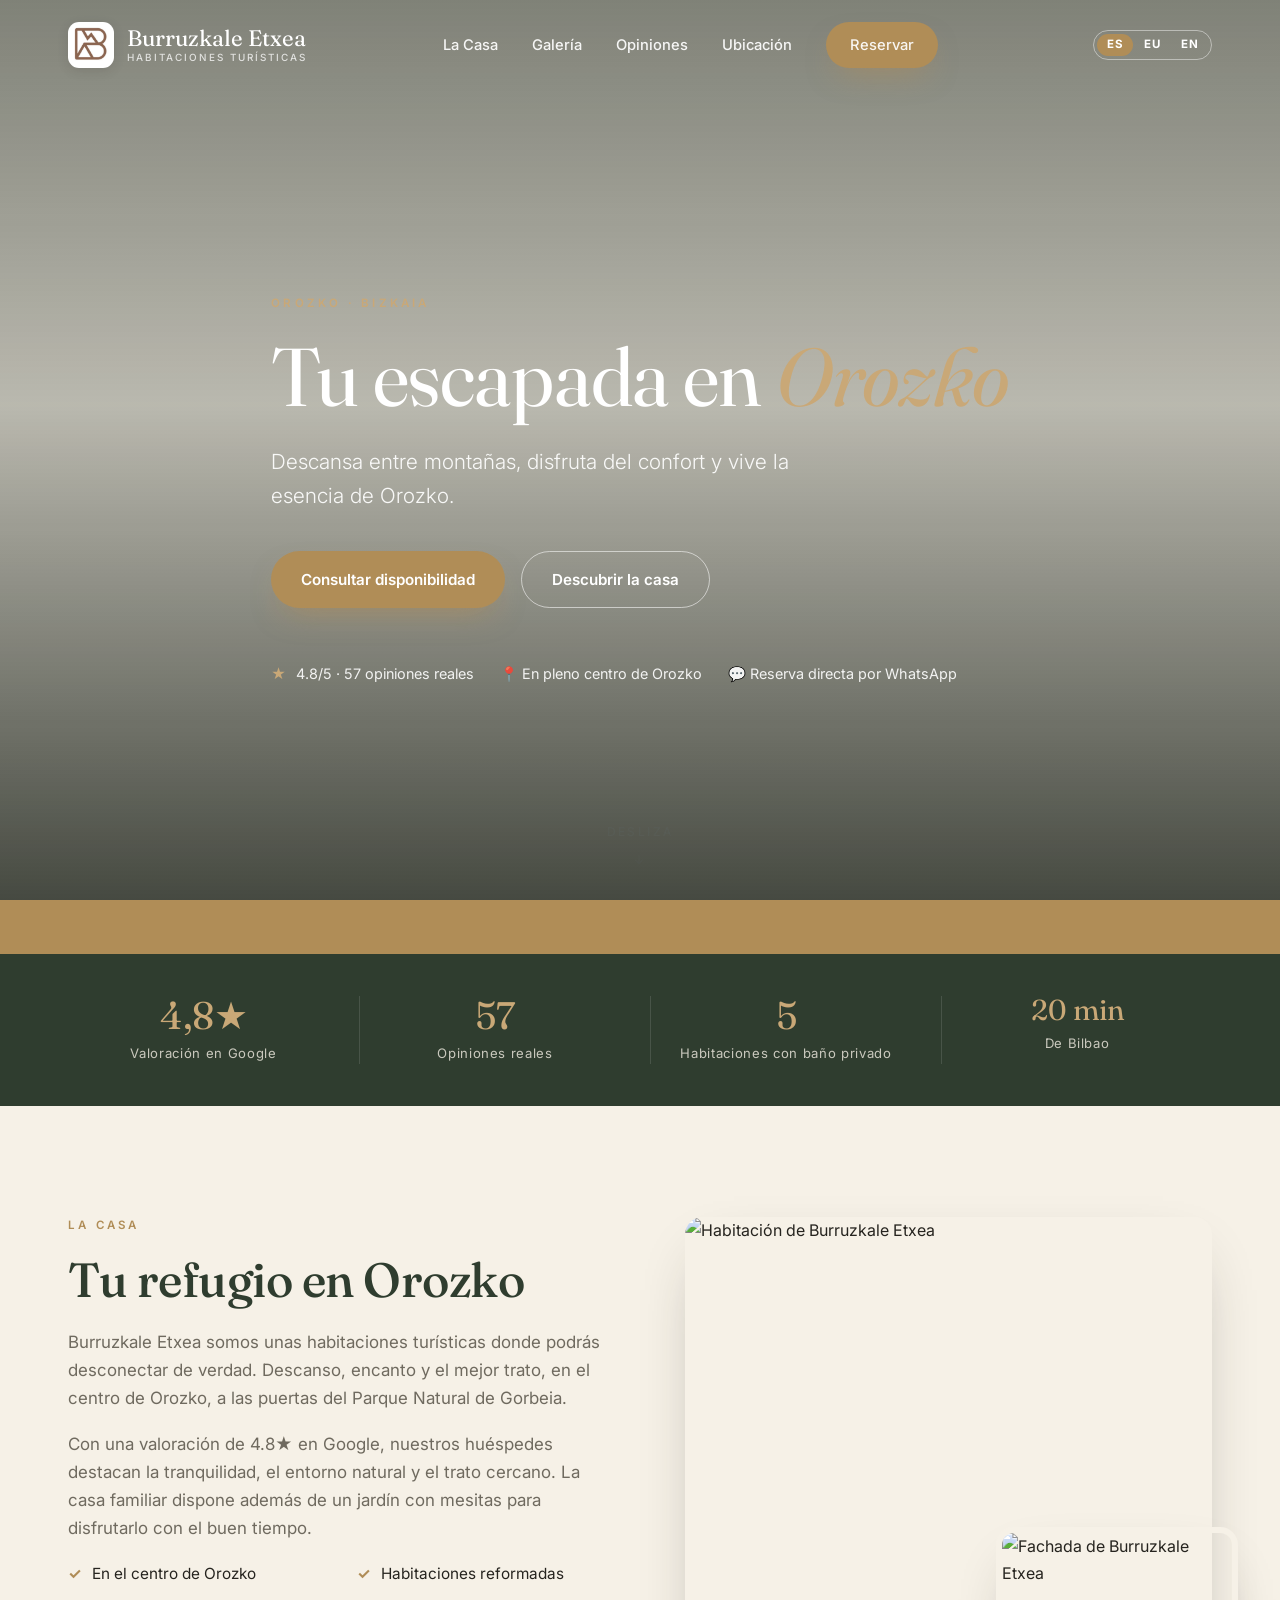
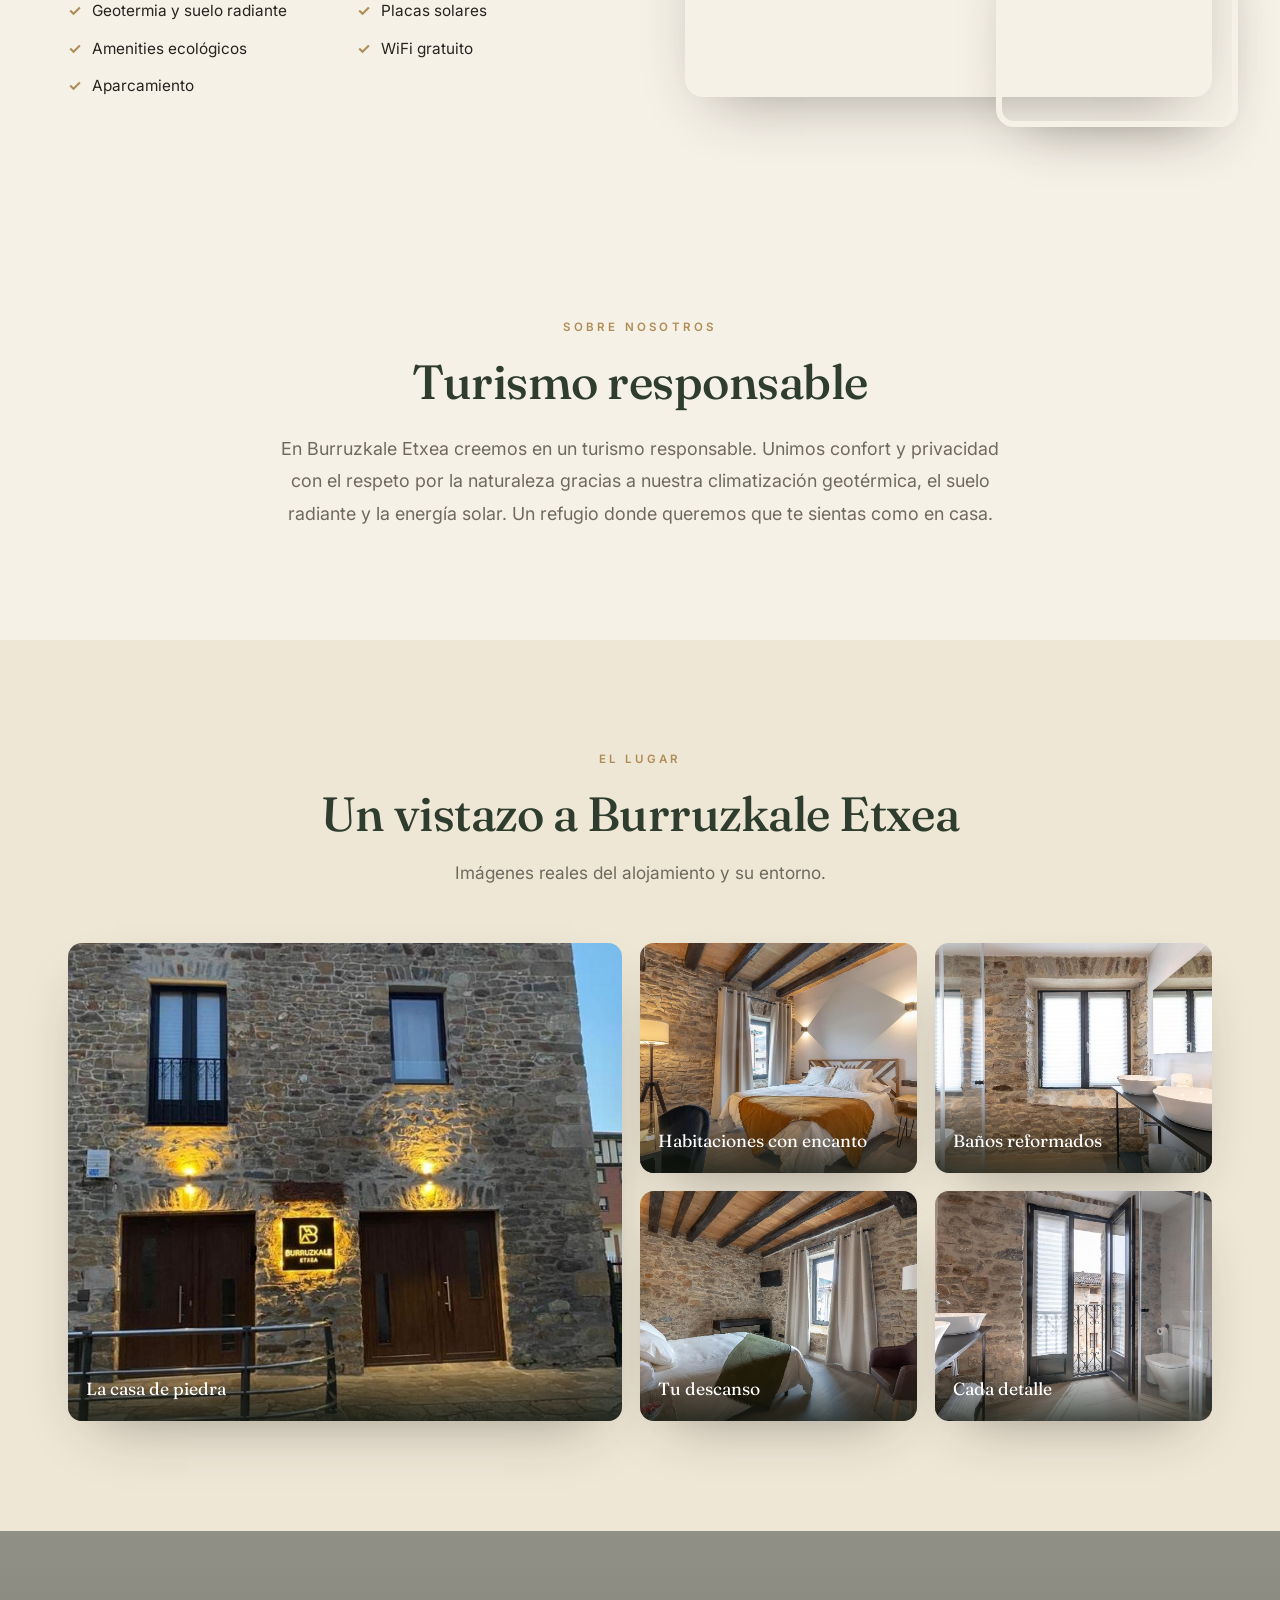
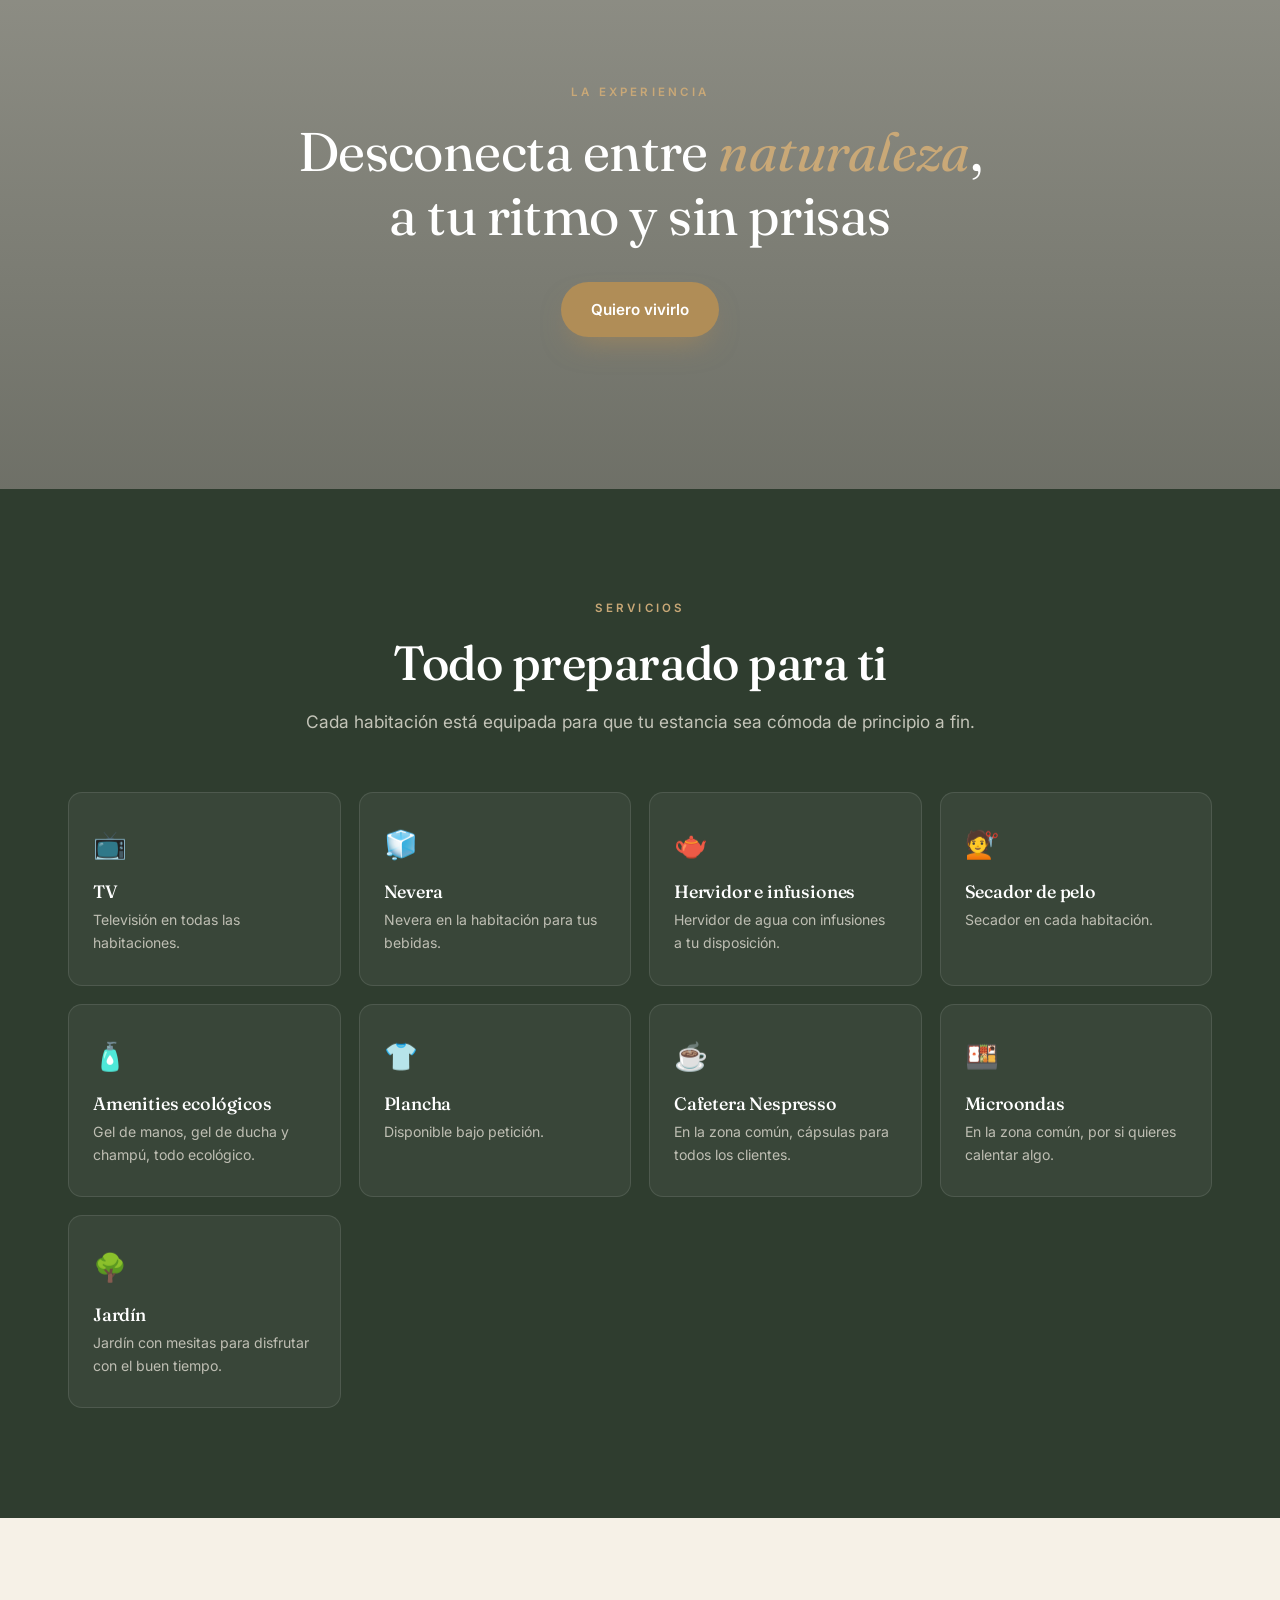
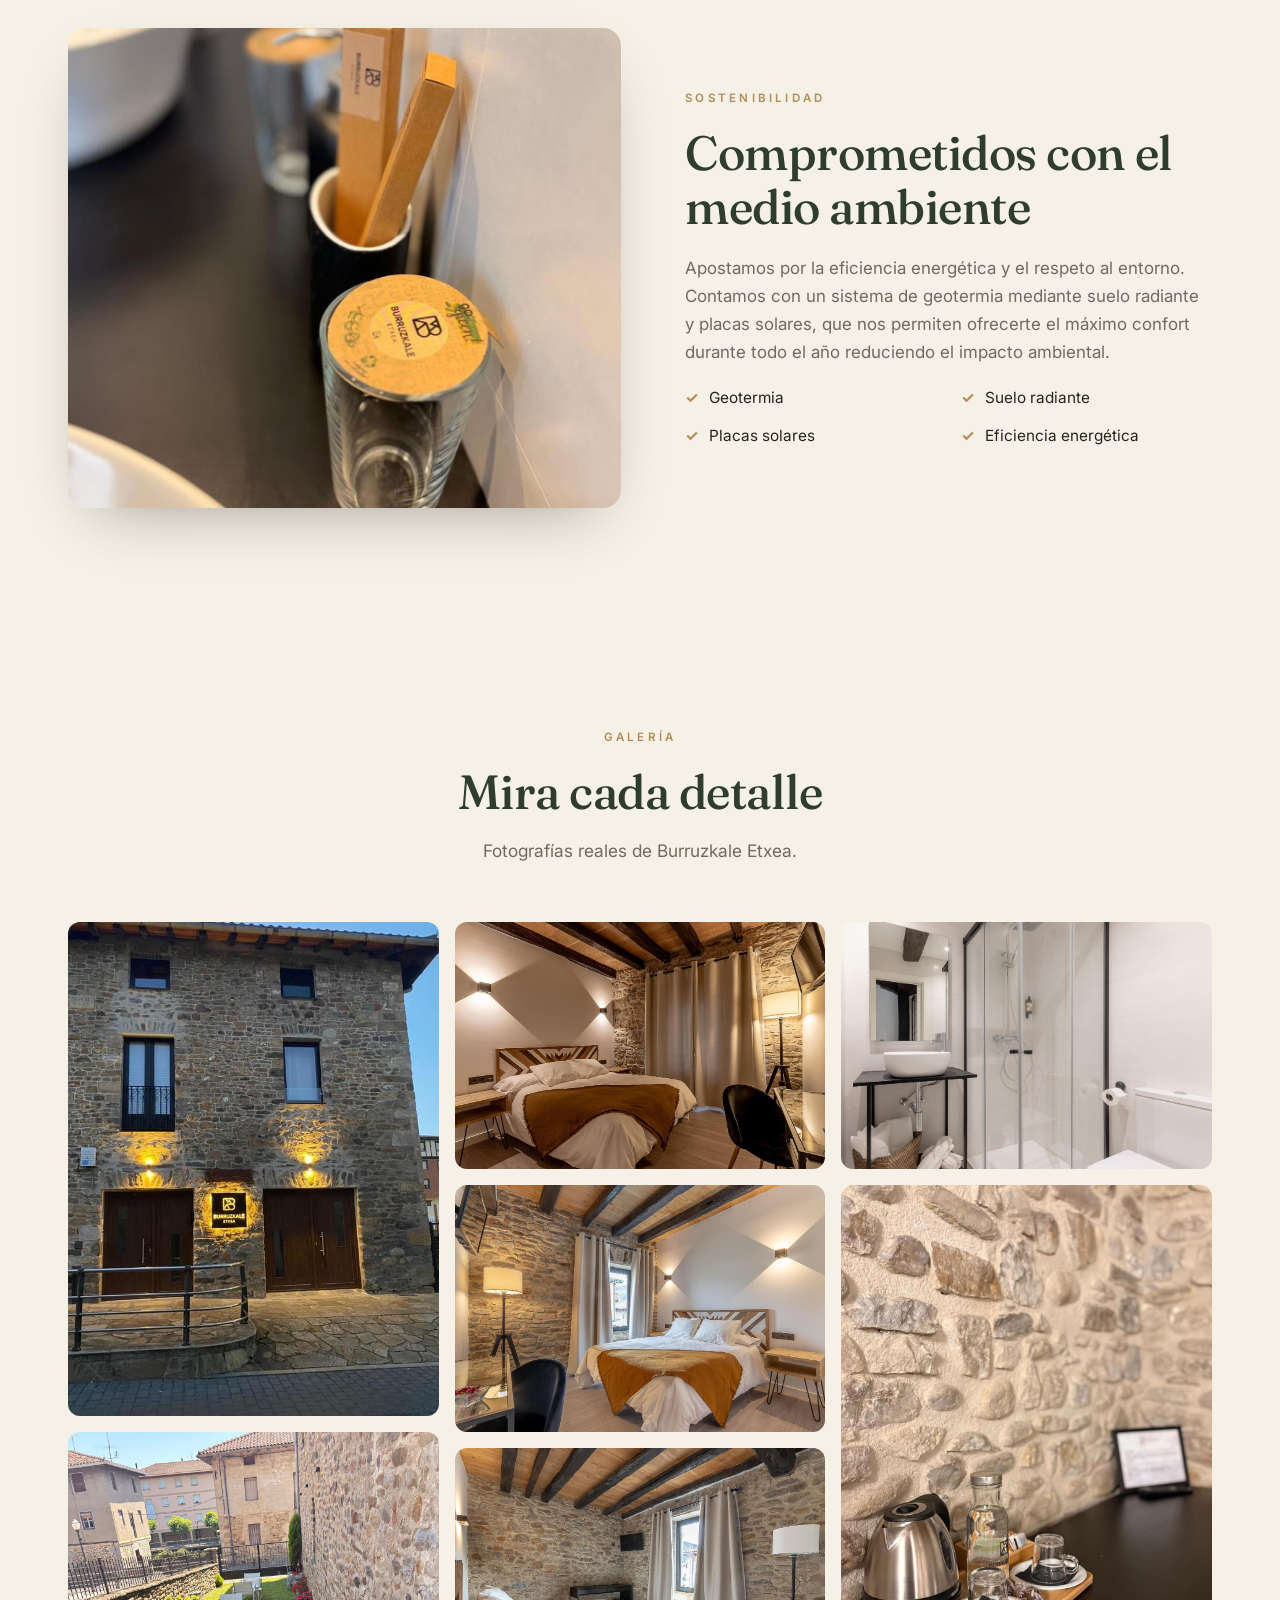
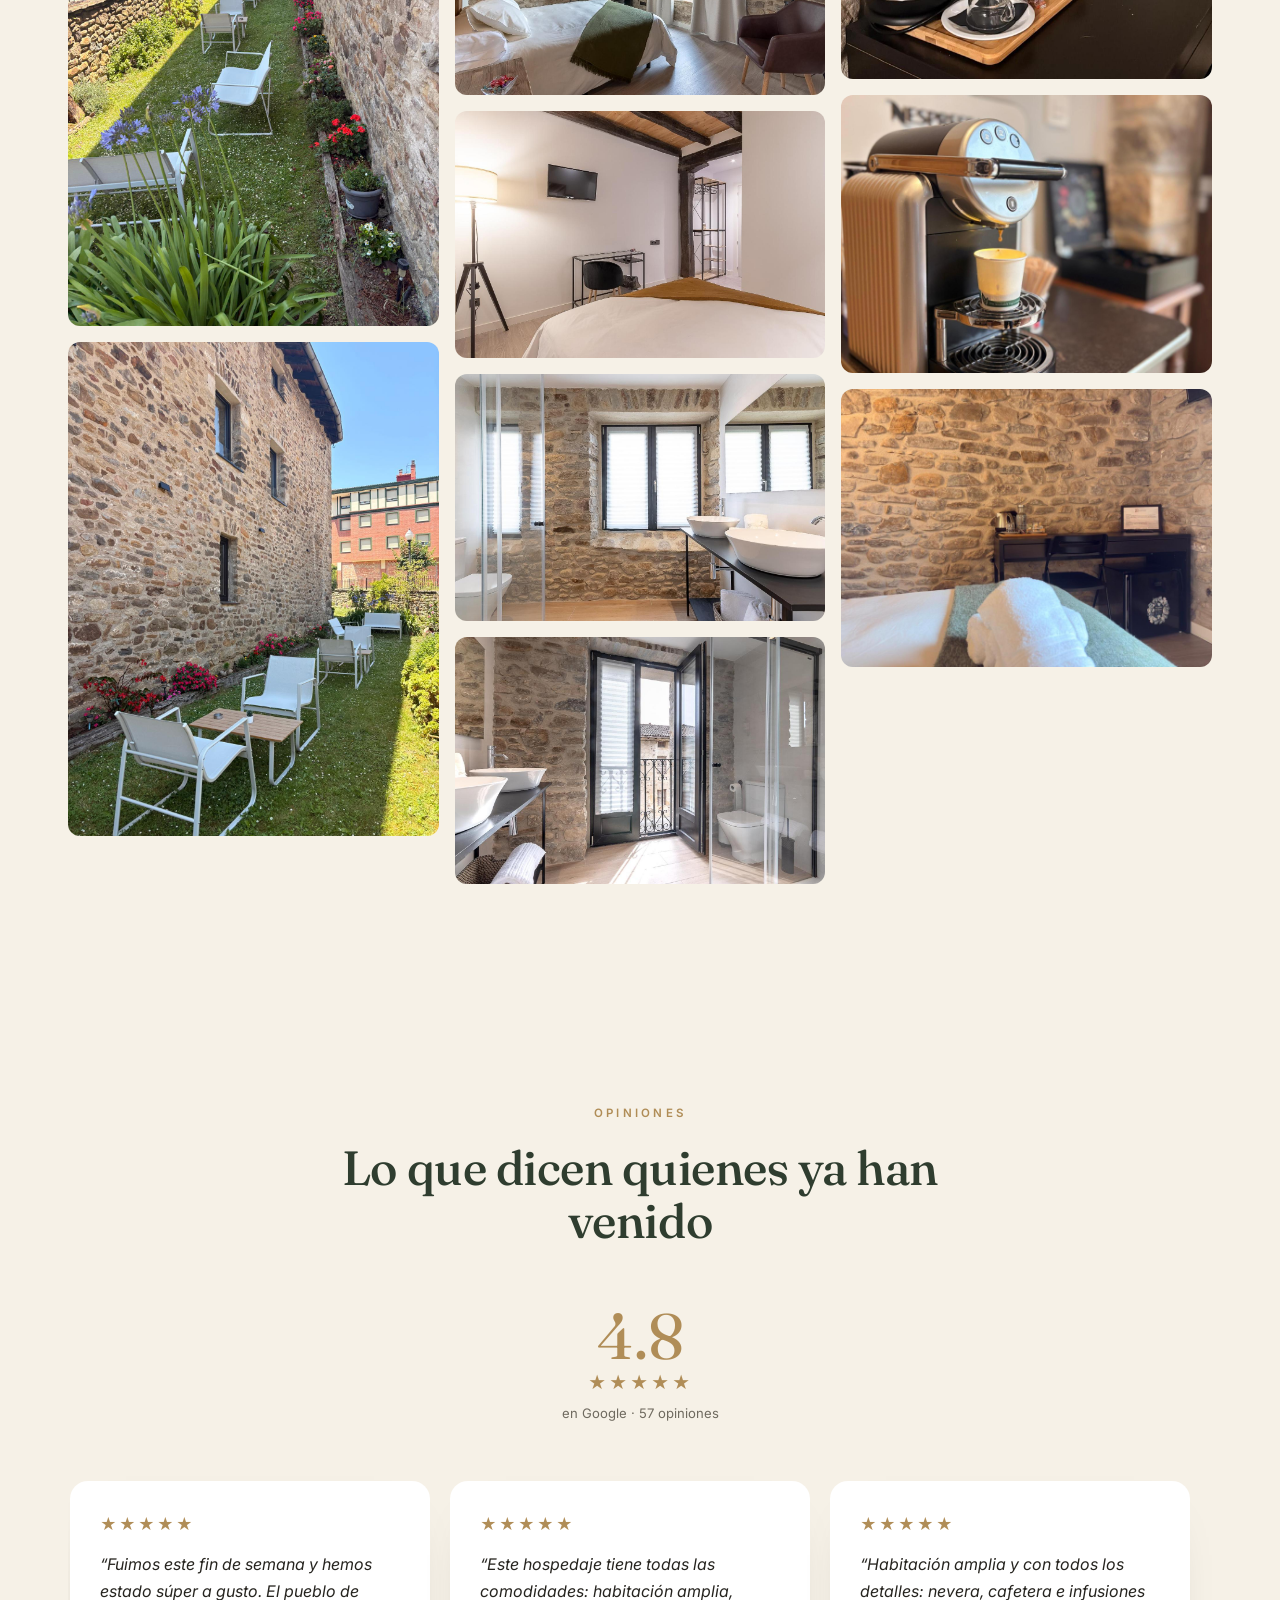
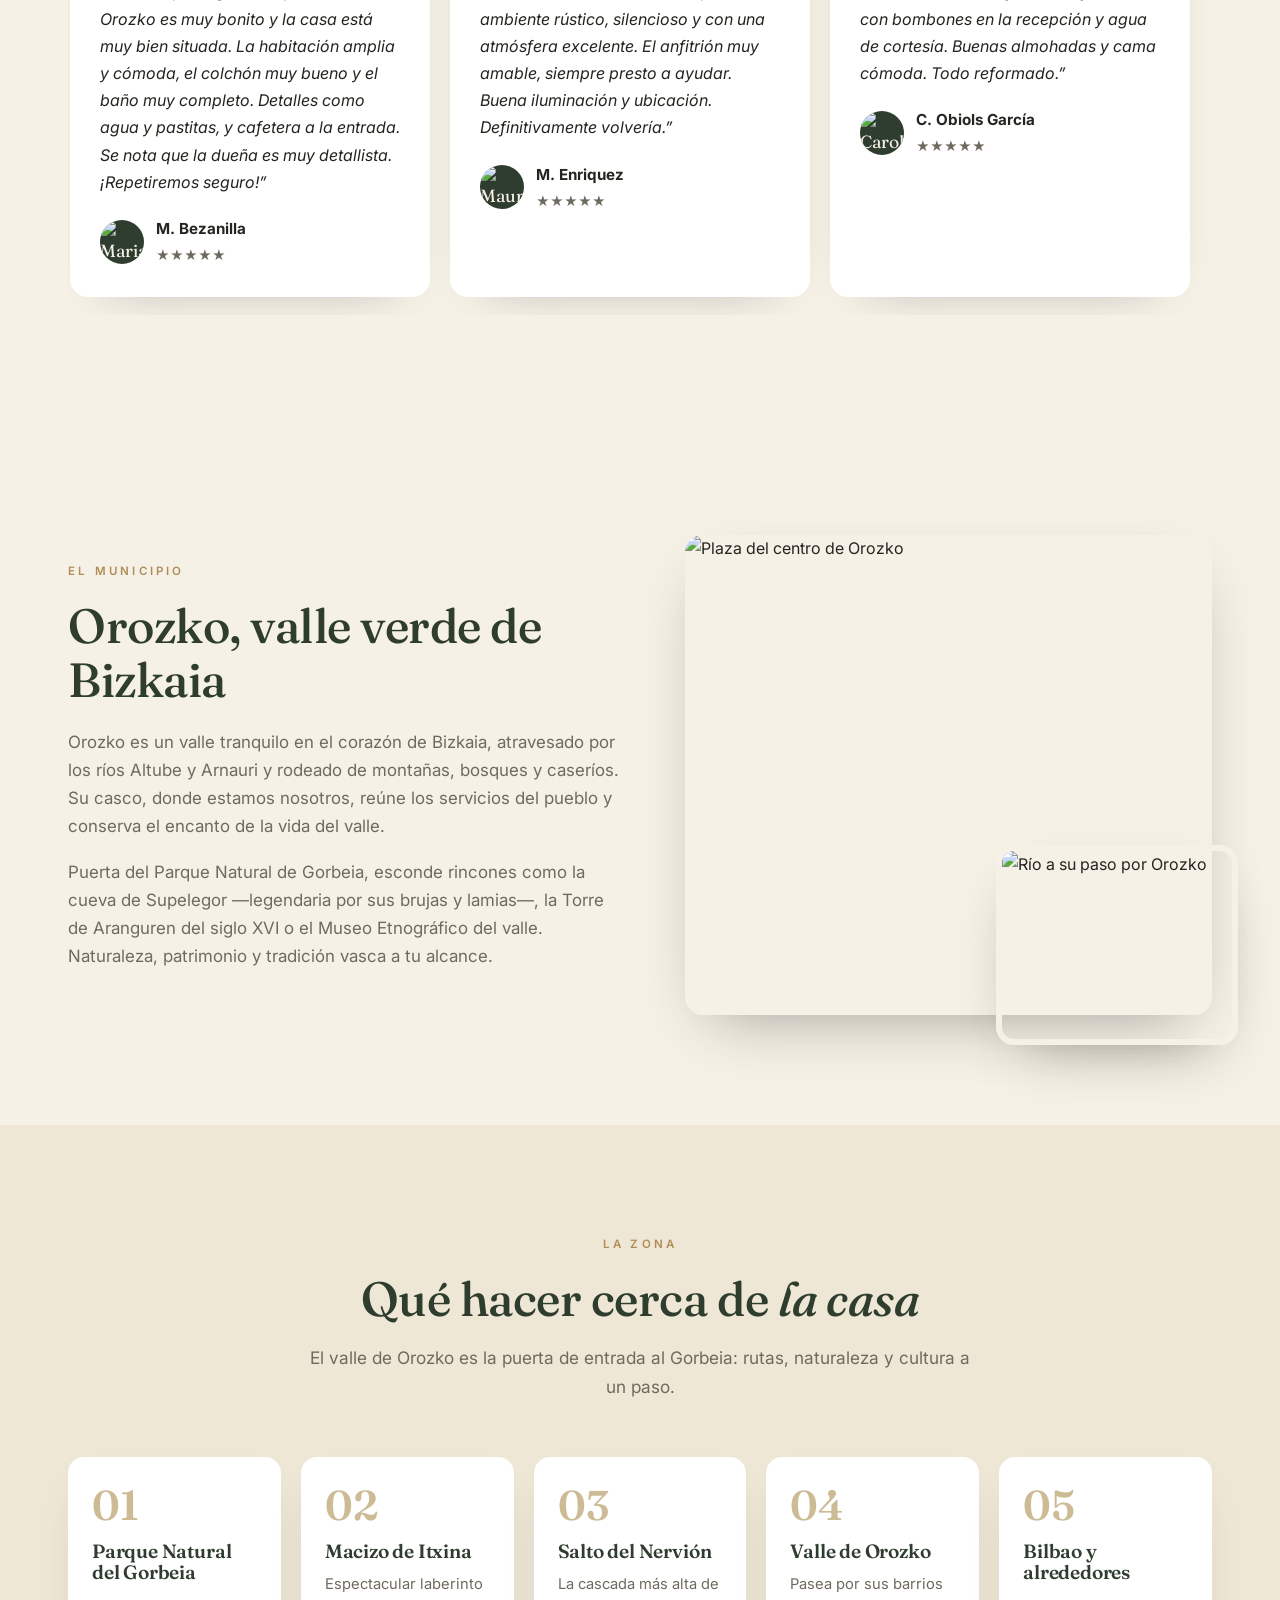
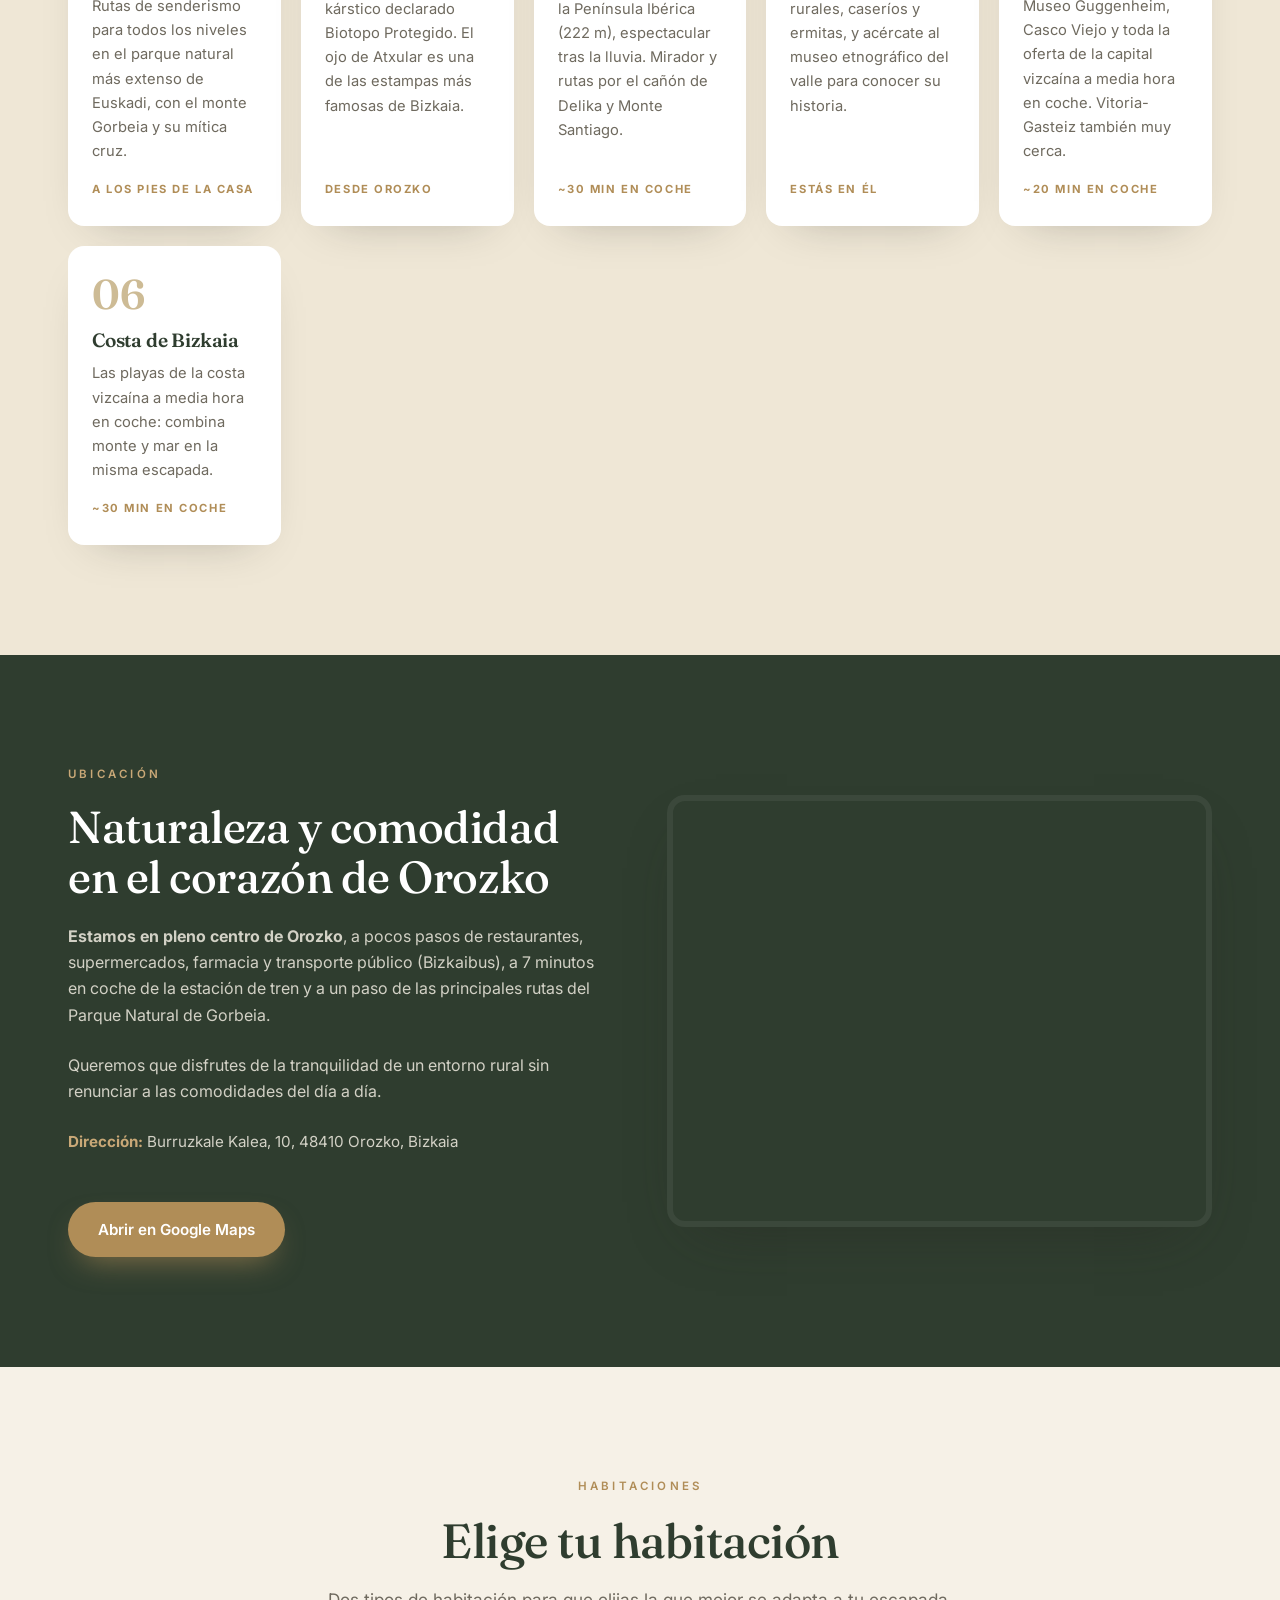
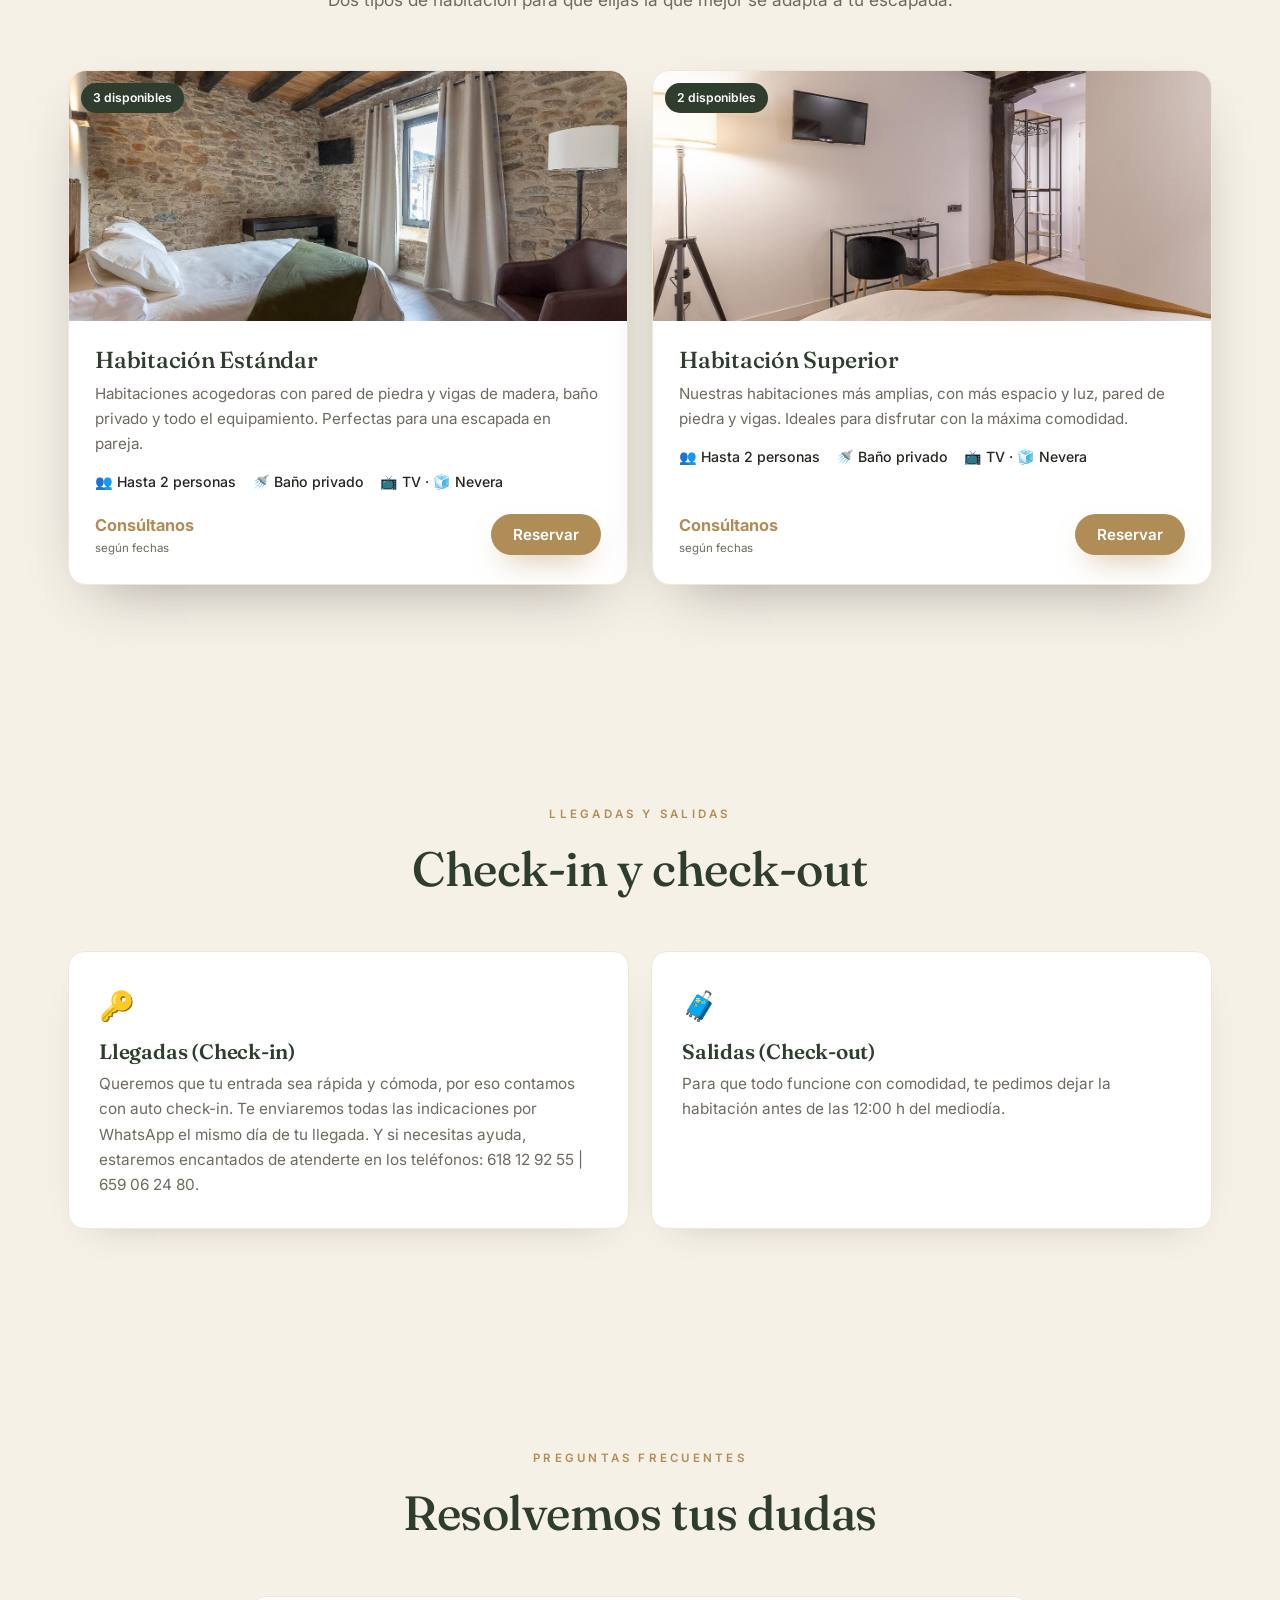
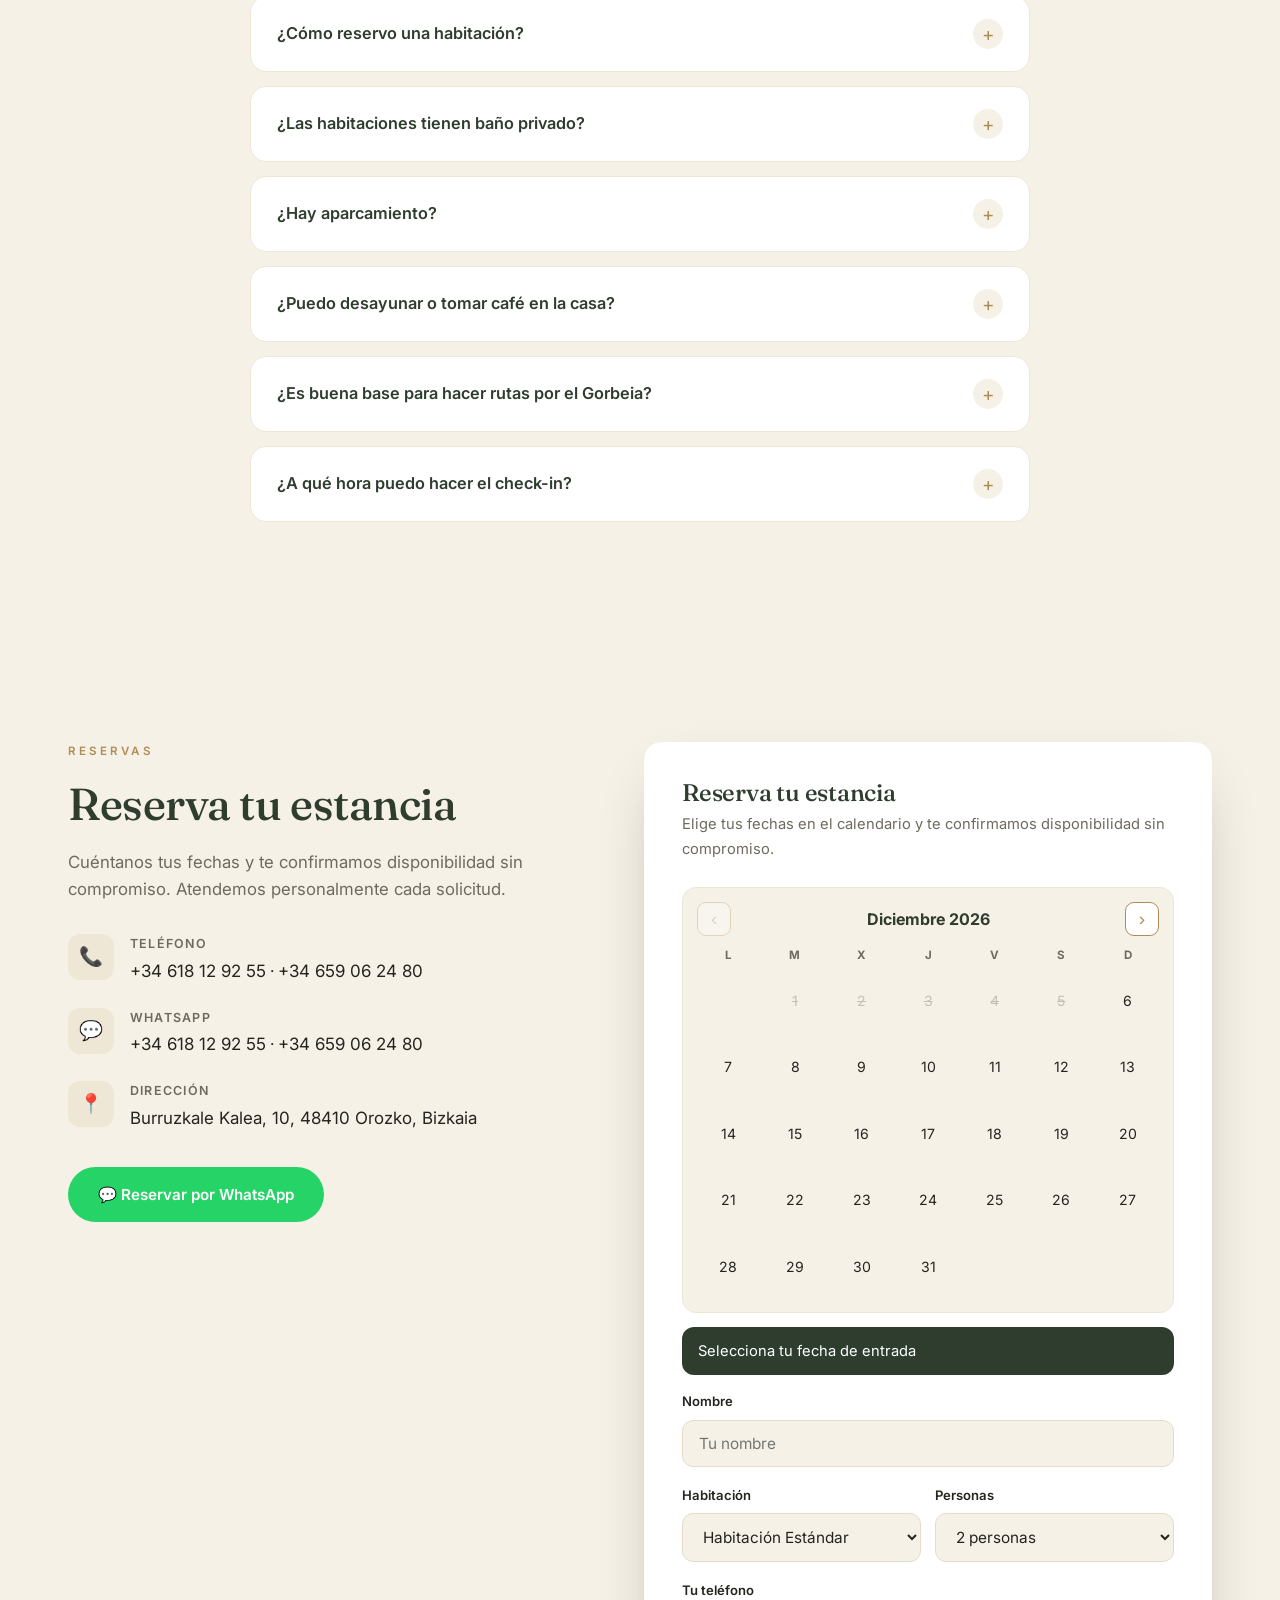
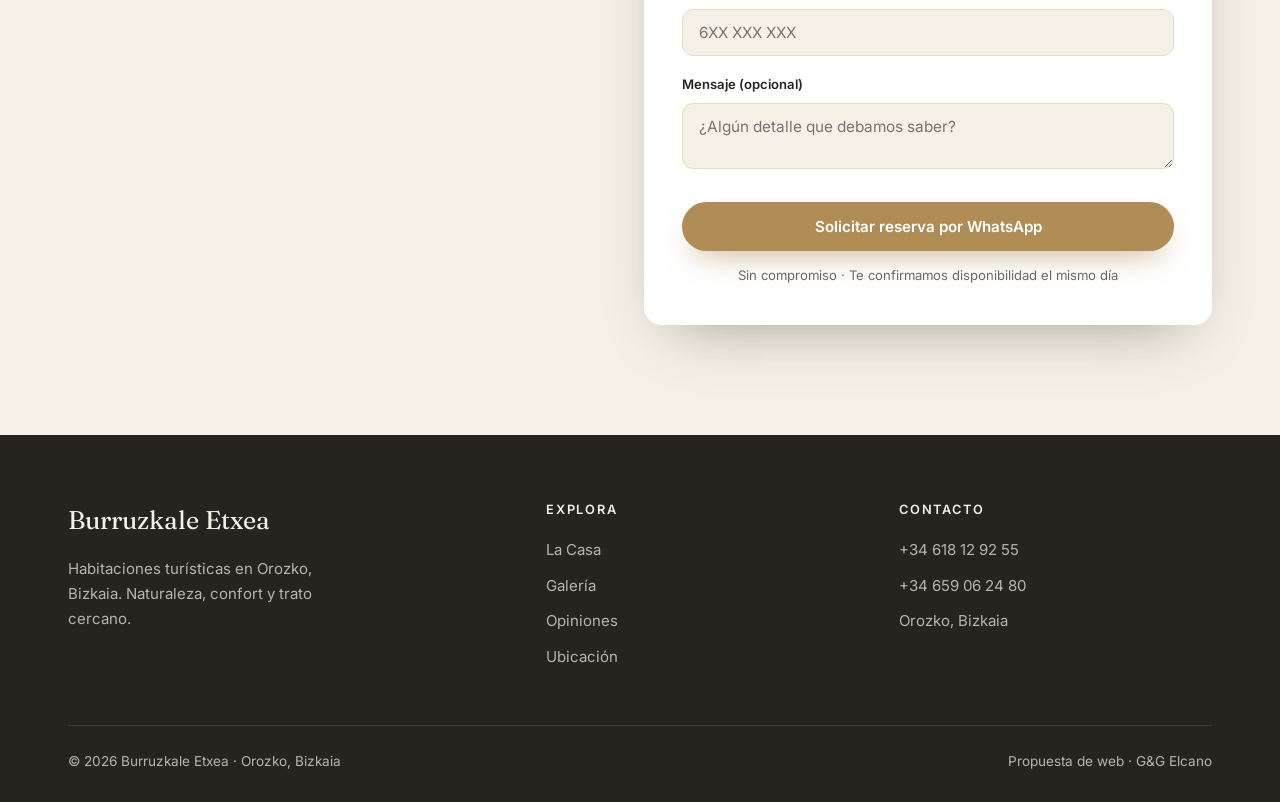
==== index.html @ 9161c035 "Web Burruzkale Etxea en dominio propio burruzkaleetxea.com" ====
<!DOCTYPE html>
<html lang="es">
<head>
<meta charset="UTF-8">
<meta name="viewport" content="width=device-width, initial-scale=1.0">
<title>Burruzkale Etxea · Habitaciones turísticas en Orozko, Bizkaia</title>
<meta name="description" content="Burruzkale Etxea, habitaciones turísticas en Orozko (Bizkaia). 4.8★ con 57 opiniones. Naturaleza, descanso y reserva directa por WhatsApp.">
<link rel="canonical" href="https://burruzkaleetxea.com/">
<meta property="og:type" content="website">
<meta property="og:url" content="https://burruzkaleetxea.com/">
<meta property="og:title" content="Burruzkale Etxea · Orozko, Bizkaia">
<meta property="og:description" content="Habitaciones turísticas en Orozko, Bizkaia. 4.8★ en Google.">
<meta property="og:image" content="https://burruzkaleetxea.com/img/bk-01.jpg">
<link rel="preconnect" href="https://fonts.googleapis.com">
<link rel="preconnect" href="https://fonts.gstatic.com" crossorigin>
<link href="https://fonts.googleapis.com/css2?family=Fraunces:ital,opsz,wght@0,9..144,300..700;1,9..144,400..600&family=Inter:wght@300;400;500;600;700&display=swap" rel="stylesheet">
<link rel="stylesheet" href="assets/eguzki.css">
<script type="application/ld+json">
{
  "@context": "https://schema.org",
  "@type": "LodgingBusiness",
  "name": "Burruzkale Etxea",
  "description": "Habitaciones turísticas en el centro de Orozko (Bizkaia), a las puertas del Parque Natural de Gorbeia.",
  "url": "https://burruzkaleetxea.com/",
  "image": "https://burruzkaleetxea.com/img/bk-01.jpg",
  "telephone": "+34618129255",
  "address": {
    "@type": "PostalAddress",
    "streetAddress": "Burruzkale Kalea, 10",
    "addressLocality": "Orozko",
    "addressRegion": "Bizkaia",
    "postalCode": "48410",
    "addressCountry": "ES"
  },
  "geo": { "@type": "GeoCoordinates", "latitude": 43.1062168, "longitude": -2.9131166 },
  "aggregateRating": { "@type": "AggregateRating", "ratingValue": "4.8", "reviewCount": "57" }
}
</script>
<script type="application/ld+json">
{
  "@context": "https://schema.org",
  "@type": "FAQPage",
  "mainEntity": [
    {"@type":"Question","name":"¿Cómo reservo una habitación?","acceptedAnswer":{"@type":"Answer","text":"Elige tus fechas en el calendario de la sección de reservas y envíanos la solicitud por WhatsApp, o llámanos directamente. Te confirmamos disponibilidad el mismo día, sin compromiso."}},
    {"@type":"Question","name":"¿Las habitaciones tienen baño privado?","acceptedAnswer":{"@type":"Answer","text":"Sí, todas nuestras habitaciones disponen de baño privado completamente reformado, con secador y amenities ecológicos."}},
    {"@type":"Question","name":"¿Hay aparcamiento?","acceptedAnswer":{"@type":"Answer","text":"Sí, dispones de aparcamiento junto a la casa, muy cómodo para llegar con el equipaje o con las bicis."}},
    {"@type":"Question","name":"¿Puedo desayunar o tomar café en la casa?","acceptedAnswer":{"@type":"Answer","text":"En la zona común tienes cafetera Nespresso con cápsulas para todos los clientes y microondas. Además, en tu habitación cuentas con hervidor de agua, infusiones y nevera."}},
    {"@type":"Question","name":"¿Es buena base para hacer rutas por el Gorbeia?","acceptedAnswer":{"@type":"Answer","text":"Inmejorable. Estamos en el valle de Orozko, una de las principales puertas de entrada al Parque Natural del Gorbeia y al macizo de Itxina, con rutas para todos los niveles."}},
    {"@type":"Question","name":"¿A qué hora puedo hacer el check-in?","acceptedAnswer":{"@type":"Answer","text":"Contamos con auto check-in: te enviamos todas las indicaciones por WhatsApp el mismo día de tu llegada. El check-out es antes de las 12:00 del mediodía."}}
  ]
}
</script>
<style>
.bk-cal{background:var(--cream,#f6f1e7);border:1px solid var(--cream-2,#efe7d6);border-radius:14px;padding:14px;margin-bottom:14px}
.bk-cal-head{display:flex;align-items:center;justify-content:space-between;margin-bottom:10px}
.bk-cal-title{font-weight:700;font-size:1rem;color:var(--green,#2f3d2f);text-transform:capitalize}
.bk-nav{width:34px;height:34px;border:1px solid var(--gold,#b08d57);background:#fff;color:var(--gold,#b08d57);border-radius:9px;font-size:1.2rem;line-height:1;cursor:pointer;transition:.2s}
.bk-nav:hover:not(:disabled){background:var(--gold,#b08d57);color:#fff}
.bk-nav:disabled{opacity:.3;cursor:not-allowed}
.bk-dow{display:grid;grid-template-columns:repeat(7,1fr);gap:4px;margin-bottom:4px}
.bk-dow span{text-align:center;font-size:.72rem;font-weight:700;color:var(--muted,#6f6a5f);text-transform:uppercase}
.bk-grid{display:grid;grid-template-columns:repeat(7,1fr);gap:4px}
.bk-day{aspect-ratio:1/1;display:flex;align-items:center;justify-content:center;font-size:.88rem;border-radius:8px;cursor:pointer;border:1px solid transparent;transition:.12s;user-select:none}
.bk-day:hover:not(.bk-dis):not(.bk-empty){background:var(--gold-light,#c9a877);color:#fff}
.bk-day.bk-empty{cursor:default}
.bk-day.bk-dis{color:#c7c0b2;cursor:not-allowed;text-decoration:line-through}
.bk-day.bk-in,.bk-day.bk-out{background:var(--green,#2f3d2f);color:#fff;font-weight:700}
.bk-day.bk-range{background:var(--gold-light,#c9a877);color:#fff;border-radius:0}
.bk-day.bk-in{border-radius:8px 0 0 8px}
.bk-day.bk-out{border-radius:0 8px 8px 0}
.bk-summary{display:flex;align-items:center;justify-content:space-between;gap:10px;background:var(--green,#2f3d2f);color:#fff;border-radius:12px;padding:12px 16px;margin-bottom:16px;font-size:.92rem}
.bk-summary .bk-nights{font-weight:700;color:var(--gold-light,#c9a877);white-space:nowrap}
@media(max-width:480px){.bk-day{font-size:.8rem}}
.rooms-grid{display:grid;grid-template-columns:1fr 1fr;gap:24px}
.room-card{background:#fff;border:1px solid var(--cream-2,#efe7d6);border-radius:var(--radius,18px);overflow:hidden;box-shadow:var(--shadow,0 24px 60px -28px rgba(38,36,31,.45));display:flex;flex-direction:column}
.room-img{position:relative;height:250px}
.room-img img{width:100%;height:100%;object-fit:cover}
.room-tag{position:absolute;top:12px;left:12px;background:var(--green,#2f3d2f);color:#fff;font-size:.76rem;font-weight:600;padding:5px 12px;border-radius:30px}
.room-body{padding:26px;display:flex;flex-direction:column;flex:1}
.room-body h3{font-size:1.45rem;margin-bottom:8px;color:var(--green,#2f3d2f)}
.room-body>p{color:var(--muted,#6f6a5f);font-size:.95rem;margin-bottom:14px}
.room-feats{list-style:none;display:flex;flex-wrap:wrap;gap:8px 16px;margin:0 0 18px;padding:0}
.room-feats li{font-size:.88rem;font-weight:500;color:var(--ink,#26241f)}
.room-foot{display:flex;align-items:center;justify-content:space-between;margin-top:auto;gap:12px}
.room-price{font-weight:700;color:var(--gold,#b08d57);font-size:1.02rem}
.room-price small{display:block;font-size:.72rem;color:var(--muted,#6f6a5f);font-weight:400}
.room-btn{padding:11px 22px}
@media(max-width:760px){.rooms-grid{grid-template-columns:1fr}}
.zona{background:var(--cream-2,#efe7d6)}
.zona-grid{display:grid;grid-template-columns:repeat(auto-fit,minmax(205px,1fr));gap:20px}
.zona-card{background:#fff;border-radius:16px;padding:28px 24px;box-shadow:0 18px 44px -28px rgba(38,36,31,.35);display:flex;flex-direction:column}
.zona-card .znum{font-family:'Fraunces',Georgia,serif;font-size:2.6rem;font-weight:600;line-height:1;color:#cdbb95;margin-bottom:14px}
.zona-card h4{font-family:'Fraunces',Georgia,serif;font-size:1.2rem;font-weight:600;color:var(--green,#2f3d2f);margin-bottom:10px}
.zona-card p{color:var(--muted,#6f6a5f);font-size:.92rem;margin:0 0 16px}
.zona-card .ztag{margin-top:auto;font-size:.7rem;letter-spacing:.14em;text-transform:uppercase;color:var(--gold,#b08d57);font-weight:700}
@media(max-width:900px){.zona-grid{grid-template-columns:1fr 1fr}}
@media(max-width:520px){.zona-grid{grid-template-columns:1fr}}
.io-grid{display:grid;grid-template-columns:1fr 1fr;gap:22px}
.io-card{background:#fff;border:1px solid var(--cream-2,#efe7d6);border-radius:16px;padding:30px;box-shadow:0 14px 40px -26px rgba(38,36,31,.3)}
.io-card .ico{font-size:1.8rem;margin-bottom:10px}
.io-card h3{font-family:'Fraunces',Georgia,serif;font-size:1.3rem;font-weight:600;color:var(--green,#2f3d2f);margin-bottom:8px}
.io-card p{color:var(--muted,#6f6a5f);font-size:.96rem}
@media(max-width:680px){.io-grid{grid-template-columns:1fr}}
.reviews-carousel{position:relative}
.reviews-grid{display:flex;gap:20px;overflow-x:auto;scroll-snap-type:x mandatory;padding:6px 2px 18px;scroll-behavior:smooth;-webkit-overflow-scrolling:touch}
.reviews-grid::-webkit-scrollbar{height:7px}
.reviews-grid::-webkit-scrollbar-track{background:transparent}
.reviews-grid::-webkit-scrollbar-thumb{background:var(--gold-light,#c9a877);border-radius:10px}
.reviews-grid .review{flex:0 0 360px;max-width:360px;scroll-snap-align:start}
.rev-arrow{display:none;position:absolute;top:44%;transform:translateY(-50%);width:46px;height:46px;border-radius:50%;border:none;background:var(--green,#2f3d2f);color:#fff;font-size:1.6rem;line-height:1;cursor:pointer;box-shadow:0 6px 18px -6px rgba(0,0,0,.4);z-index:5;transition:.2s;place-items:center}
.rev-arrow:hover{background:var(--gold,#b08d57)}
.rev-prev{left:-12px}.rev-next{right:-12px}
@media(max-width:480px){.reviews-grid .review{flex:0 0 85%;max-width:85%}}
.brand{align-items:center}
.brand .brandlogo{height:46px;width:46px;flex:none;object-fit:contain;background:#fff;border-radius:11px;padding:5px;box-shadow:0 3px 12px rgba(38,36,31,.12);display:block}
.brand .name{align-self:center}
.brand .name small{white-space:nowrap;letter-spacing:.2em}
.langs{display:flex;gap:1px;margin-left:18px;border:1px solid rgba(255,255,255,.45);border-radius:30px;padding:3px;flex:none}
header.scrolled .langs{border-color:rgba(38,36,31,.22)}
.langs button{background:none;border:none;cursor:pointer;font-family:'Inter',sans-serif;font-size:.72rem;font-weight:700;letter-spacing:.04em;color:#fff;padding:5px 10px;border-radius:30px;transition:.2s;line-height:1}
header.scrolled .langs button{color:var(--green,#2f3d2f)}
.langs button.on{background:var(--gold,#b08d57);color:#fff!important}
@media(max-width:600px){
  .brand .brandlogo{height:40px;width:40px}
  .brand .name{font-size:1.12rem}
  .brand .name small{font-size:.52rem;letter-spacing:.12em}
  .langs{margin-left:10px}
  .langs button{padding:4px 7px;font-size:.66rem}
}
.progress{position:fixed;top:0;left:0;height:3px;width:0;background:linear-gradient(90deg,var(--gold,#b08d57),var(--gold-light,#c9a877));z-index:300;transition:width .1s linear}
.loader{position:fixed;inset:0;background:#1b2516;z-index:400;display:flex;align-items:center;justify-content:center;flex-direction:column;gap:18px;transition:opacity .7s ease,visibility .7s}
.loader.done{opacity:0;visibility:hidden}
.loader .mark{width:74px;height:74px;border-radius:50%;background:#fff;display:grid;place-items:center;animation:bkpulse 1.6s infinite;overflow:hidden}
.loader .mark img{width:54px;height:54px;object-fit:contain}
.loader span{color:#e9d9bd;font-size:.72rem;letter-spacing:.4em;text-transform:uppercase}
@keyframes bkpulse{0%,100%{transform:scale(1);box-shadow:0 0 0 0 rgba(176,141,87,.5)}50%{transform:scale(1.06);box-shadow:0 0 0 18px rgba(176,141,87,0)}}
.to-top{position:fixed;right:26px;bottom:26px;width:48px;height:48px;border-radius:50%;background:var(--green,#2f3d2f);color:var(--cream,#f6f1e7);border:none;font-size:1.1rem;cursor:pointer;opacity:0;visibility:hidden;transition:.35s ease;z-index:90;box-shadow:0 16px 44px -30px rgba(35,33,28,.5)}
.to-top.show{opacity:1;visibility:visible}
.to-top:hover{background:var(--gold,#b08d57);transform:translateY(-4px)}
.hero-slides .slide{animation:none;opacity:0;transform:scale(1.06);transition:opacity 1.6s ease}
.hero-slides .slide.on{opacity:1;animation:bkken 9s linear forwards}
@keyframes bkken{from{transform:scale(1.06)}to{transform:scale(1.15)}}
.hero-dots{position:absolute;right:38px;bottom:38px;z-index:3;display:flex;gap:10px}
.hero-dots button{width:34px;height:4px;border-radius:4px;border:none;background:rgba(255,255,255,.35);cursor:pointer;transition:.3s;padding:0}
.hero-dots button.on{background:var(--gold-light,#c9a877)}
.marquee{background:var(--gold,#b08d57);color:#fff;overflow:hidden;padding:14px 0;white-space:nowrap}
.marquee-track{display:inline-flex;gap:0;animation:bkscrollx 30s linear infinite}
.marquee span{display:inline-flex;align-items:center;gap:18px;padding:0 18px;font-family:'Fraunces',Georgia,serif;font-size:1.02rem;letter-spacing:.04em}
.marquee i{font-style:normal;opacity:.65;font-size:.7rem}
@keyframes bkscrollx{to{transform:translateX(-50%)}}
.stats-grid{grid-template-columns:repeat(4,1fr)}
@media(max-width:760px){.stats-grid{grid-template-columns:repeat(2,1fr);gap:24px 10px}}
.faq-list{max-width:780px;margin:0 auto;display:grid;gap:14px}
.faq{background:#fff;border:1px solid var(--cream-2,#efe7d6);border-radius:16px;overflow:hidden;transition:.3s}
.faq summary{list-style:none;display:flex;align-items:center;justify-content:space-between;gap:16px;padding:22px 26px;cursor:pointer;font-weight:600;font-size:1.02rem;color:var(--green,#2f3d2f)}
.faq summary::-webkit-details-marker{display:none}
.faq summary .pl{width:30px;height:30px;border-radius:50%;background:var(--cream,#f6f1e7);color:var(--gold,#b08d57);display:grid;place-items:center;font-size:1.2rem;flex:none;transition:.3s ease;font-weight:400}
.faq[open] summary .pl{transform:rotate(45deg);background:var(--gold,#b08d57);color:#fff}
.faq .ans{padding:0 26px 24px;color:var(--muted,#6f6a5f);font-size:.96rem}
.bk-day{position:relative}
.bk-day.bk-today::after{content:'';position:absolute;bottom:4px;width:4px;height:4px;border-radius:50%;background:var(--gold,#b08d57)}
.bk-clear{background:none;border:none;color:rgba(255,255,255,.7);font-size:.78rem;cursor:pointer;text-decoration:underline;display:none;font-family:'Inter',sans-serif;padding:0;margin-left:8px}
.bk-clear.show{display:inline}
.bk-clear:hover{color:#fff}
.lb-nav{position:absolute;top:50%;transform:translateY(-50%);width:52px;height:52px;border-radius:50%;border:1.5px solid rgba(255,255,255,.4);background:rgba(255,255,255,.08);color:#fff;font-size:1.5rem;cursor:pointer;transition:.25s;display:grid;place-items:center;z-index:201}
.lb-nav:hover{background:var(--gold,#b08d57);border-color:var(--gold,#b08d57)}
.lb-prev{left:26px}.lb-next{right:26px}
.lb-count{position:absolute;bottom:26px;left:50%;transform:translateX(-50%);color:rgba(255,255,255,.75);font-size:.85rem;letter-spacing:.14em}
@media(max-width:600px){
  .hero-dots{right:24px;bottom:24px}
  .lb-nav{width:42px;height:42px}.lb-prev{left:10px}.lb-next{right:10px}
}
</style>
</head>
<body>

<div class="loader" id="loader"><div class="mark"><img src="img/logo-mark.png" alt="Burruzkale Etxea"></div><span>Burruzkale Etxea</span></div>
<div class="progress" id="progress"></div>

<header id="header"><div class="wrap nav">
  <a href="#inicio" class="brand"><img class="brandlogo" src="img/logo-mark.png" alt="Burruzkale Etxea"><span class="name">Burruzkale Etxea<small data-i18n="brandSub">Habitaciones turísticas</small></span></a>
  <nav class="menu" id="menu">
    <a href="#casa" data-i18n="navCasa">La Casa</a>
    <a href="#galeria" data-i18n="navGaleria">Galería</a>
    <a href="#opiniones" data-i18n="navOpiniones">Opiniones</a>
    <a href="#ubicacion" data-i18n="navUbicacion">Ubicación</a>
    <a href="#reservar" class="btn btn-primary nav-cta" data-i18n="navReservar">Reservar</a>
  </nav>
  <div class="langs" id="langs">
    <button type="button" data-lang="es">ES</button>
    <button type="button" data-lang="eu">EU</button>
    <button type="button" data-lang="en">EN</button>
  </div>
  <button class="burger" id="burger" aria-label="Menú"><span></span><span></span><span></span></button>
</div></header>

<section class="hero" id="inicio">
  <div class="hero-slides" id="heroSlides">
    <div class="slide on" style="background-image:url('https://lh3.googleusercontent.com/place-photos/AJRVUZMMnPRa8pVyZxCHRaLTQeGeiuflZWkoppxCC7B5MsTtTxKG6Px0ZljMOneyt6KjAfL5VBxjhm95sAyevLV_yiviGszn9R0xXZR-O6DOIj67P-CShMwjBWT1sXVkYeMFf1wftNzfl10pWASqIQ=s4800-w1920')"></div>
    <div class="slide" style="background-image:url('https://lh3.googleusercontent.com/place-photos/AJRVUZOnB2oPPto6vrHtNZBSpZzbm2Fm-m_nemfhVDLtMDi917x_gRLw_KSQfHBhyBxNZXt5ECXhSvfwD88E0_P2ezPN49o3ehSOl3SZoN6VuKDjSuPzkkB9ZpWVdpFM6_XiD7MvI3hZn2y1ahPBIA=s4800-w1920')"></div>
    <div class="slide" style="background-image:url('https://lh3.googleusercontent.com/place-photos/AJRVUZMGs6SbeiM9KoAjyuCsoo-a2qy2XpUtiSw_Sgt1LcHvgziQCe0pxeo7hT_G5M3sOxNyEGGxD_9UilUNXejNnZm-VwySpMKsn8VYc6XxCyl79Za_1iXYEd4fTbfp7Vs1_ijmy29vPmZnTuSMLg=s4800-w1920')"></div>
    <div class="slide" style="background-image:url('https://lh3.googleusercontent.com/place-photos/AJRVUZOXZtYzx33ZUxbn88lzbD_bBmk25Zfn7KOBS7YH9AhpLdu7ymiCd_wyP0ni731ALuLZP5vgVvTQs80ynEqet_o2bmGqOE1euofkl51UNM33jmFbUA-TL0vs_pKy7zdn91jMh99noHKyjHrcrKE=s4800-w1920')"></div>
  </div>
  <div class="wrap hero-inner">
    <div class="eyebrow" style="color:var(--gold-light)">Orozko · Bizkaia</div>
    <h1 data-i18n="heroH1">Tu escapada en <em>Orozko</em></h1>
    <p data-i18n="heroP">Descansa entre montañas, disfruta del confort y vive la esencia de Orozko.</p>
    <div class="hero-cta">
      <a href="#reservar" class="btn btn-primary" data-i18n="ctaDisp">Consultar disponibilidad</a>
      <a href="#galeria" class="btn btn-ghost" data-i18n="ctaDescubrir">Descubrir la casa</a>
    </div>
    <div class="hero-badges">
      <div class="hero-badge"><span class="star">★</span> <span data-i18n="badgeRev">4.8/5 · 57 opiniones reales</span></div>
      <div class="hero-badge" data-i18n="badgeCentro">📍 En pleno centro de Orozko</div>
      <div class="hero-badge" data-i18n="badgeWa">💬 Reserva directa por WhatsApp</div>
    </div>
  </div>
  <div class="hero-dots" id="heroDots"></div>
  <div class="scroll-hint" data-i18n="scroll">Desliza<span>↓</span></div>
</section>

<div class="marquee" aria-hidden="true"><div class="marquee-track" id="marquee"></div></div>

<div class="stats"><div class="wrap stats-grid">
  <div class="stat"><div class="num" data-target="4.8" data-decimals="1" data-suffix="★">0</div><div class="lbl" data-i18n="statRating">Valoración en Google</div></div>
  <div class="stat"><div class="num" data-target="57">0</div><div class="lbl" data-i18n="statReviews">Opiniones reales</div></div>
  <div class="stat"><div class="num" data-target="5">0</div><div class="lbl" data-i18n="statRooms">Habitaciones con baño privado</div></div>
  <div class="stat"><div class="num" style="font-size:1.8rem">20 min</div><div class="lbl" data-i18n="statBilbao">De Bilbao</div></div>
</div></div>

<section class="pad" id="casa"><div class="wrap split">
  <div class="copy reveal">
    <div class="eyebrow" data-i18n="casaEye">La casa</div>
    <h2 data-i18n="casaH2">Tu refugio en Orozko</h2>
    <p data-i18n="casaP1">Burruzkale Etxea somos unas habitaciones turísticas donde podrás desconectar de verdad. Descanso, encanto y el mejor trato, en el centro de Orozko, a las puertas del Parque Natural de Gorbeia.</p>
    <p data-i18n="casaP2">Con una valoración de 4.8★ en Google, nuestros huéspedes destacan la tranquilidad, el entorno natural y el trato cercano. La casa familiar dispone además de un jardín con mesitas para disfrutarlo con el buen tiempo.</p>
    <ul class="feature-list">
      <li><i>✓</i> <span data-i18n="f1">En el centro de Orozko</span></li>
      <li><i>✓</i> <span data-i18n="f2">Habitaciones reformadas</span></li>
      <li><i>✓</i> <span data-i18n="f3">Geotermia y suelo radiante</span></li>
      <li><i>✓</i> <span data-i18n="f4">Placas solares</span></li>
      <li><i>✓</i> <span data-i18n="f5">Amenities ecológicos</span></li>
      <li><i>✓</i> <span data-i18n="f6">WiFi gratuito</span></li>
      <li><i>✓</i> <span data-i18n="f7">Aparcamiento</span></li>
    </ul>
  </div>
  <div class="imgs reveal">
    <img src="https://lh3.googleusercontent.com/place-photos/AJRVUZOnB2oPPto6vrHtNZBSpZzbm2Fm-m_nemfhVDLtMDi917x_gRLw_KSQfHBhyBxNZXt5ECXhSvfwD88E0_P2ezPN49o3ehSOl3SZoN6VuKDjSuPzkkB9ZpWVdpFM6_XiD7MvI3hZn2y1ahPBIA=s4800-w1280" alt="Habitación de Burruzkale Etxea">
    <img class="float" src="https://lh3.googleusercontent.com/place-photos/AJRVUZMGs6SbeiM9KoAjyuCsoo-a2qy2XpUtiSw_Sgt1LcHvgziQCe0pxeo7hT_G5M3sOxNyEGGxD_9UilUNXejNnZm-VwySpMKsn8VYc6XxCyl79Za_1iXYEd4fTbfp7Vs1_ijmy29vPmZnTuSMLg=s4800-w900" alt="Fachada de Burruzkale Etxea">
  </div>
</div></section>

<section class="pad" id="nosotros"><div class="wrap" style="max-width:800px;text-align:center">
  <div class="section-head center reveal" style="margin-bottom:24px"><div class="eyebrow" data-i18n="nosEye">Sobre nosotros</div><h2 data-i18n="nosH2">Turismo responsable</h2></div>
  <p class="reveal" style="font-size:1.12rem;line-height:1.8;color:var(--muted,#6f6a5f)" data-i18n="nosP">En Burruzkale Etxea creemos en un turismo responsable. Unimos confort y privacidad con el respeto por la naturaleza gracias a nuestra climatización geotérmica, el suelo radiante y la energía solar. Un refugio donde queremos que te sientas como en casa.</p>
</div></section>

<section class="pad exterior" id="exterior"><div class="wrap">
  <div class="section-head center reveal"><div class="eyebrow" data-i18n="extEye">El lugar</div><h2 data-i18n="extH2">Un vistazo a Burruzkale Etxea</h2><p data-i18n="extP">Imágenes reales del alojamiento y su entorno.</p></div>
  <div class="show-grid reveal">
        <figure class="big"><img src="img/bk-01.jpg" alt="Fachada de Burruzkale Etxea"><figcaption data-i18n="cap1">La casa de piedra</figcaption></figure>
        <figure class=""><img src="img/bk-13.jpg" alt="Habitación con pared de piedra"><figcaption data-i18n="cap2">Habitaciones con encanto</figcaption></figure>
        <figure class=""><img src="img/bk-23.jpg" alt="Baño de piedra"><figcaption data-i18n="cap3">Baños reformados</figcaption></figure>
        <figure class=""><img src="img/bk-10.jpg" alt="Habitación con vistas"><figcaption data-i18n="cap4">Tu descanso</figcaption></figure>
        <figure class=""><img src="img/bk-32.jpg" alt="Baño con vistas al pueblo"><figcaption data-i18n="cap5">Cada detalle</figcaption></figure>
  </div>
</div></section>

<section class="parallax" style="background-image:url('https://lh3.googleusercontent.com/place-photos/AJRVUZODfagF8HtpdPpjQYqgzRVdEmJtfBOgtz2JjO4NYcEphBaVqX1H8H4h60FEPABQ8hVgFazd2TmYGzeR9-c8IILzSjVzk_P9qQ56v4ZlYiAmsYSX7bbRb7UVF98j1Zr01tVai2937gIdqmF4kg=s4800-w1920')">
  <div class="pq reveal">
    <div class="eyebrow" data-i18n="parEye">La experiencia</div>
    <h2 data-i18n="parH2">Desconecta entre <em>naturaleza</em>,<br>a tu ritmo y sin prisas</h2>
    <a href="#reservar" class="btn btn-primary" data-i18n="parBtn">Quiero vivirlo</a>
  </div>
</section>

<section class="pad amen"><div class="wrap">
  <div class="section-head center reveal"><div class="eyebrow" style="color:var(--gold-light)" data-i18n="servEye">Servicios</div><h2 data-i18n="servH2">Todo preparado para ti</h2><p data-i18n="servP">Cada habitación está equipada para que tu estancia sea cómoda de principio a fin.</p></div>
  <div class="amen-grid">
        <div class="amen-card reveal"><div class="ico">📺</div><h4 data-i18n="s1t">TV</h4><p data-i18n="s1d">Televisión en todas las habitaciones.</p></div>
        <div class="amen-card reveal"><div class="ico">🧊</div><h4 data-i18n="s2t">Nevera</h4><p data-i18n="s2d">Nevera en la habitación para tus bebidas.</p></div>
        <div class="amen-card reveal"><div class="ico">🫖</div><h4 data-i18n="s3t">Hervidor e infusiones</h4><p data-i18n="s3d">Hervidor de agua con infusiones a tu disposición.</p></div>
        <div class="amen-card reveal"><div class="ico">💇</div><h4 data-i18n="s4t">Secador de pelo</h4><p data-i18n="s4d">Secador en cada habitación.</p></div>
        <div class="amen-card reveal"><div class="ico">🧴</div><h4 data-i18n="s5t">Amenities ecológicos</h4><p data-i18n="s5d">Gel de manos, gel de ducha y champú, todo ecológico.</p></div>
        <div class="amen-card reveal"><div class="ico">👕</div><h4 data-i18n="s6t">Plancha</h4><p data-i18n="s6d">Disponible bajo petición.</p></div>
        <div class="amen-card reveal"><div class="ico">☕</div><h4 data-i18n="s7t">Cafetera Nespresso</h4><p data-i18n="s7d">En la zona común, cápsulas para todos los clientes.</p></div>
        <div class="amen-card reveal"><div class="ico">🍱</div><h4 data-i18n="s8t">Microondas</h4><p data-i18n="s8d">En la zona común, por si quieres calentar algo.</p></div>
        <div class="amen-card reveal"><div class="ico">🌳</div><h4 data-i18n="s9t">Jardín</h4><p data-i18n="s9d">Jardín con mesitas para disfrutar con el buen tiempo.</p></div>
  </div>
</div></section>

<section class="pad" id="sostenibilidad"><div class="wrap split">
  <div class="imgs reveal">
    <img src="img/bk-05.jpg" alt="Amenities ecológicos de Burruzkale Etxea">
  </div>
  <div class="copy reveal">
    <div class="eyebrow" data-i18n="sosEye">Sostenibilidad</div>
    <h2 data-i18n="sosH2">Comprometidos con el medio ambiente</h2>
    <p data-i18n="sosP">Apostamos por la eficiencia energética y el respeto al entorno. Contamos con un sistema de geotermia mediante suelo radiante y placas solares, que nos permiten ofrecerte el máximo confort durante todo el año reduciendo el impacto ambiental.</p>
    <ul class="feature-list">
      <li><i>✓</i> <span data-i18n="sf1">Geotermia</span></li>
      <li><i>✓</i> <span data-i18n="sf2">Suelo radiante</span></li>
      <li><i>✓</i> <span data-i18n="sf3">Placas solares</span></li>
      <li><i>✓</i> <span data-i18n="sf4">Eficiencia energética</span></li>
    </ul>
  </div>
</div></section>

<section class="pad" id="galeria"><div class="wrap">
  <div class="section-head center reveal"><div class="eyebrow" data-i18n="galEye">Galería</div><h2 data-i18n="galH2">Mira cada detalle</h2><p data-i18n="galP">Fotografías reales de Burruzkale Etxea.</p></div>
  <div class="gallery-grid reveal">
      <img src="img/bk-01.jpg" alt="Fachada de Burruzkale Etxea">
      <img src="img/bk-jardin-01.jpg" alt="Jardín de Burruzkale Etxea con tumbonas y flores">
      <img src="img/bk-jardin-02.jpg" alt="Rincón con mesa en el jardín de Burruzkale Etxea">
      <img src="img/bk-09.jpg" alt="Habitación con pared de piedra">
      <img src="img/bk-13.jpg" alt="Habitación con vigas de madera">
      <img src="img/bk-10.jpg" alt="Habitación con vistas">
      <img src="img/bk-29.jpg" alt="Dormitorio con encanto">
      <img src="img/bk-23.jpg" alt="Baño de piedra con doble lavabo">
      <img src="img/bk-32.jpg" alt="Baño con balcón al pueblo">
      <img src="img/bk-21.jpg" alt="Baño moderno con ducha">
      <img src="img/bk-06.jpg" alt="Hervidor de agua e infusiones en la habitación">
      <img src="img/bk-02.jpg" alt="Cafetera Nespresso en la zona común">
      <img src="img/bk-04.jpg" alt="Escritorio con nevera en la habitación">
  </div>
</div></section>

<section class="pad" id="opiniones"><div class="wrap">
  <div class="section-head center reveal"><div class="eyebrow" data-i18n="opEye">Opiniones</div><h2 data-i18n="opH2">Lo que dicen quienes ya han venido</h2></div>
  <div class="reviews-top reveal">
    <div class="score-big"><div class="n">4.8</div><div class="stars">★★★★★</div><div class="src" data-i18n="opSrc">en Google · 57 opiniones</div></div>
  </div>
  <div class="reviews-carousel reveal">
    <button type="button" class="rev-arrow rev-prev" id="revPrev" aria-label="Anterior">‹</button>
    <div class="reviews-grid" id="reviewsTrack">
      <div class="review"><div class="stars">★★★★★</div><p>“Fuimos este fin de semana y hemos estado súper a gusto. El pueblo de Orozko es muy bonito y la casa está muy bien situada. La habitación amplia y cómoda, el colchón muy bueno y el baño muy completo. Detalles como agua y pastitas, y cafetera a la entrada. Se nota que la dueña es muy detallista. ¡Repetiremos seguro!”</p><div class="who"><span class="av"><img src="https://lh3.googleusercontent.com/a/ACg8ocKAzFSJrvqo1y2WXuuRd1Nknm8CdusOPUwf6sVj1cp4cpxc1w=s128-c0x00000000-cc-rp-mo" alt="Marian Bezanilla"></span><div><b>M. Bezanilla</b><small>★★★★★</small></div></div></div>
      <div class="review"><div class="stars">★★★★★</div><p>“Este hospedaje tiene todas las comodidades: habitación amplia, ambiente rústico, silencioso y con una atmósfera excelente. El anfitrión muy amable, siempre presto a ayudar. Buena iluminación y ubicación. Definitivamente volvería.”</p><div class="who"><span class="av"><img src="https://lh3.googleusercontent.com/a-/ALV-UjXdub-5NfK87cHgW3OcS3ahGwmkbZ5IzQV_KZHJmYzev4wrLU1rLw=s128-c0x00000000-cc-rp-mo-ba4" alt="Mauricio Enriquez"></span><div><b>M. Enriquez</b><small>★★★★★</small></div></div></div>
      <div class="review"><div class="stars">★★★★★</div><p>“Habitación amplia y con todos los detalles: nevera, cafetera e infusiones con bombones en la recepción y agua de cortesía. Buenas almohadas y cama cómoda. Todo reformado.”</p><div class="who"><span class="av"><img src="https://lh3.googleusercontent.com/a/ACg8ocJHqLdjK0v8WdQpOl_skCghiESeR0dJ7tpQTcGLasY9g4aZgw=s128-c0x00000000-cc-rp-mo-ba2" alt="Carol Obiols García"></span><div><b>C. Obiols García</b><small>★★★★★</small></div></div></div>
    </div>
    <button type="button" class="rev-arrow rev-next" id="revNext" aria-label="Siguiente">›</button>
  </div>
</div></section>

<section class="pad" id="orozko"><div class="wrap split">
  <div class="copy reveal">
    <div class="eyebrow" data-i18n="oroEye">El municipio</div>
    <h2 data-i18n="oroH2">Orozko, valle verde de Bizkaia</h2>
    <p data-i18n="oroP1">Orozko es un valle tranquilo en el corazón de Bizkaia, atravesado por los ríos Altube y Arnauri y rodeado de montañas, bosques y caseríos. Su casco, donde estamos nosotros, reúne los servicios del pueblo y conserva el encanto de la vida del valle.</p>
    <p data-i18n="oroP2">Puerta del Parque Natural de Gorbeia, esconde rincones como la cueva de Supelegor —legendaria por sus brujas y lamias—, la Torre de Aranguren del siglo XVI o el Museo Etnográfico del valle. Naturaleza, patrimonio y tradición vasca a tu alcance.</p>
  </div>
  <div class="imgs reveal">
    <img src="https://lh3.googleusercontent.com/place-photos/AJRVUZNUn9_U1lj8-lqR0bqytl9hmS2kUQE6XtkCpNV3L7um581V5KjC0g_ZWLDI8PsmpW0DfFdEOcVHetOLN9pFKARb6HNYsoMu-VTjNMfRrpEM6R82yUyRG4m2PCnJJG7hASJ54jP7e1hyM9vRQA=s4800-w1280" alt="Plaza del centro de Orozko">
    <img class="float" src="https://lh3.googleusercontent.com/place-photos/AJRVUZOXZtYzx33ZUxbn88lzbD_bBmk25Zfn7KOBS7YH9AhpLdu7ymiCd_wyP0ni731ALuLZP5vgVvTQs80ynEqet_o2bmGqOE1euofkl51UNM33jmFbUA-TL0vs_pKy7zdn91jMh99noHKyjHrcrKE=s4800-w900" alt="Río a su paso por Orozko">
  </div>
</div></section>

<section class="pad zona" id="zona"><div class="wrap">
  <div class="section-head center reveal"><div class="eyebrow" data-i18n="zonaEye">La zona</div><h2 data-i18n="zonaH2">Qué hacer cerca de <em>la casa</em></h2><p data-i18n="zonaP">El valle de Orozko es la puerta de entrada al Gorbeia: rutas, naturaleza y cultura a un paso.</p></div>
  <div class="zona-grid">
    <div class="zona-card reveal"><div class="znum">01</div><h4 data-i18n="z1t">Parque Natural del Gorbeia</h4><p data-i18n="z1d">Rutas de senderismo para todos los niveles en el parque natural más extenso de Euskadi, con el monte Gorbeia y su mítica cruz.</p><div class="ztag" data-i18n="z1tag">A los pies de la casa</div></div>
    <div class="zona-card reveal"><div class="znum">02</div><h4 data-i18n="z2t">Macizo de Itxina</h4><p data-i18n="z2d">Espectacular laberinto kárstico declarado Biotopo Protegido. El ojo de Atxular es una de las estampas más famosas de Bizkaia.</p><div class="ztag" data-i18n="z2tag">Desde Orozko</div></div>
    <div class="zona-card reveal"><div class="znum">03</div><h4 data-i18n="z3t">Salto del Nervión</h4><p data-i18n="z3d">La cascada más alta de la Península Ibérica (222 m), espectacular tras la lluvia. Mirador y rutas por el cañón de Delika y Monte Santiago.</p><div class="ztag" data-i18n="z3tag">~30 min en coche</div></div>
    <div class="zona-card reveal"><div class="znum">04</div><h4 data-i18n="z4t">Valle de Orozko</h4><p data-i18n="z4d">Pasea por sus barrios rurales, caseríos y ermitas, y acércate al museo etnográfico del valle para conocer su historia.</p><div class="ztag" data-i18n="z4tag">Estás en él</div></div>
    <div class="zona-card reveal"><div class="znum">05</div><h4 data-i18n="z5t">Bilbao y alrededores</h4><p data-i18n="z5d">Museo Guggenheim, Casco Viejo y toda la oferta de la capital vizcaína a media hora en coche. Vitoria-Gasteiz también muy cerca.</p><div class="ztag" data-i18n="z5tag">~20 min en coche</div></div>
    <div class="zona-card reveal"><div class="znum">06</div><h4 data-i18n="z6t">Costa de Bizkaia</h4><p data-i18n="z6d">Las playas de la costa vizcaína a media hora en coche: combina monte y mar en la misma escapada.</p><div class="ztag" data-i18n="z6tag">~30 min en coche</div></div>
  </div>
</div></section>

<section class="pad loc" id="ubicacion"><div class="wrap loc-grid">
  <div class="loc-copy reveal">
    <div class="eyebrow" style="color:var(--gold-light)" data-i18n="ubiEye">Ubicación</div>
    <h2 data-i18n="ubiH2">Naturaleza y comodidad en el corazón de Orozko</h2>
    <p data-i18n="ubiP1"><strong>Estamos en pleno centro de Orozko</strong>, a pocos pasos de restaurantes, supermercados, farmacia y transporte público (Bizkaibus), a 7 minutos en coche de la estación de tren y a un paso de las principales rutas del Parque Natural de Gorbeia.</p>
    <p data-i18n="ubiP2">Queremos que disfrutes de la tranquilidad de un entorno rural sin renunciar a las comodidades del día a día.</p>
    <p style="margin-top:10px;font-size:.95rem"><strong style="color:var(--gold-light)" data-i18n="addrLabel">Dirección:</strong> Burruzkale Kalea, 10, 48410 Orozko, Bizkaia</p>
    <a href="https://www.google.com/maps/search/?api=1&query=43.1062168,-2.9131166" target="_blank" class="btn btn-primary" style="margin-top:24px" data-i18n="ubiBtn">Abrir en Google Maps</a>
  </div>
  <div class="loc-map reveal"><iframe loading="lazy" referrerpolicy="no-referrer-when-downgrade" src="https://www.google.com/maps?q=43.1062168,-2.9131166&output=embed"></iframe></div>
</div></section>

<section class="pad" id="habitaciones"><div class="wrap">
  <div class="section-head center reveal"><div class="eyebrow" data-i18n="habEye">Habitaciones</div><h2 data-i18n="habH2">Elige tu habitación</h2><p data-i18n="habP">Dos tipos de habitación para que elijas la que mejor se adapta a tu escapada.</p></div>
  <div class="rooms-grid">
    <div class="room-card reveal">
      <div class="room-img"><img src="img/bk-10.jpg" alt="Habitación Estándar de Burruzkale Etxea"><span class="room-tag" data-i18n="r1tag">3 disponibles</span></div>
      <div class="room-body">
        <h3 data-i18n="r1t">Habitación Estándar</h3>
        <p data-i18n="r1d">Habitaciones acogedoras con pared de piedra y vigas de madera, baño privado y todo el equipamiento. Perfectas para una escapada en pareja.</p>
        <ul class="room-feats"><li data-i18n="rfPers">👥 Hasta 2 personas</li><li data-i18n="rfBath">🚿 Baño privado</li><li data-i18n="rfTv">📺 TV · 🧊 Nevera</li></ul>
        <div class="room-foot"><span class="room-price" data-i18n="roomPrice">Consúltanos<small>según fechas</small></span><button type="button" class="btn btn-primary room-btn" data-idx="0" data-i18n="btnReservar">Reservar</button></div>
      </div>
    </div>
    <div class="room-card reveal">
      <div class="room-img"><img src="img/bk-29.jpg" alt="Habitación Superior de Burruzkale Etxea"><span class="room-tag" data-i18n="r2tag">2 disponibles</span></div>
      <div class="room-body">
        <h3 data-i18n="r2t">Habitación Superior</h3>
        <p data-i18n="r2d">Nuestras habitaciones más amplias, con más espacio y luz, pared de piedra y vigas. Ideales para disfrutar con la máxima comodidad.</p>
        <ul class="room-feats"><li data-i18n="rfPers">👥 Hasta 2 personas</li><li data-i18n="rfBath">🚿 Baño privado</li><li data-i18n="rfTv">📺 TV · 🧊 Nevera</li></ul>
        <div class="room-foot"><span class="room-price" data-i18n="roomPrice">Consúltanos<small>según fechas</small></span><button type="button" class="btn btn-primary room-btn" data-idx="1" data-i18n="btnReservar">Reservar</button></div>
      </div>
    </div>
  </div>
</div></section>

<section class="pad" id="checkin"><div class="wrap">
  <div class="section-head center reveal"><div class="eyebrow" data-i18n="ciEye">Llegadas y salidas</div><h2 data-i18n="ciH2">Check-in y check-out</h2></div>
  <div class="io-grid">
    <div class="io-card reveal"><div class="ico">🔑</div><h3 data-i18n="ciInT">Llegadas (Check-in)</h3><p data-i18n="ciInP">Queremos que tu entrada sea rápida y cómoda, por eso contamos con auto check-in. Te enviaremos todas las indicaciones por WhatsApp el mismo día de tu llegada. Y si necesitas ayuda, estaremos encantados de atenderte en los teléfonos: 618 12 92 55 | 659 06 24 80.</p></div>
    <div class="io-card reveal"><div class="ico">🧳</div><h3 data-i18n="ciOutT">Salidas (Check-out)</h3><p data-i18n="ciOutP">Para que todo funcione con comodidad, te pedimos dejar la habitación antes de las 12:00 h del mediodía.</p></div>
  </div>
</div></section>

<section class="pad" id="faq"><div class="wrap">
  <div class="section-head center reveal"><div class="eyebrow" data-i18n="faqEye">Preguntas frecuentes</div><h2 data-i18n="faqH2">Resolvemos tus dudas</h2></div>
  <div class="faq-list reveal">
    <details class="faq"><summary><span data-i18n="q1">¿Cómo reservo una habitación?</span><span class="pl">+</span></summary><div class="ans" data-i18n="a1">Elige tus fechas en el calendario de la sección de reservas y envíanos la solicitud por WhatsApp, o llámanos directamente. Te confirmamos disponibilidad el mismo día, sin compromiso.</div></details>
    <details class="faq"><summary><span data-i18n="q2">¿Las habitaciones tienen baño privado?</span><span class="pl">+</span></summary><div class="ans" data-i18n="a2">Sí, todas nuestras habitaciones disponen de baño privado completamente reformado, con secador y amenities ecológicos.</div></details>
    <details class="faq"><summary><span data-i18n="q3">¿Hay aparcamiento?</span><span class="pl">+</span></summary><div class="ans" data-i18n="a3">Sí, dispones de aparcamiento junto a la casa, muy cómodo para llegar con el equipaje o con las bicis.</div></details>
    <details class="faq"><summary><span data-i18n="q4">¿Puedo desayunar o tomar café en la casa?</span><span class="pl">+</span></summary><div class="ans" data-i18n="a4">En la zona común tienes cafetera Nespresso con cápsulas para todos los clientes y microondas. Además, en tu habitación cuentas con hervidor de agua, infusiones y nevera.</div></details>
    <details class="faq"><summary><span data-i18n="q5">¿Es buena base para hacer rutas por el Gorbeia?</span><span class="pl">+</span></summary><div class="ans" data-i18n="a5">Inmejorable. Estamos en el valle de Orozko, una de las principales puertas de entrada al Parque Natural del Gorbeia y al macizo de Itxina, con rutas para todos los niveles.</div></details>
    <details class="faq"><summary><span data-i18n="q6">¿A qué hora puedo hacer el check-in?</span><span class="pl">+</span></summary><div class="ans" data-i18n="a6">Contamos con auto check-in: te enviamos todas las indicaciones por WhatsApp el mismo día de tu llegada. El check-out es antes de las 12:00 del mediodía.</div></details>
  </div>
</div></section>

<section class="pad" id="reservar"><div class="wrap contact-grid">
  <div class="contact-info reveal">
    <div class="eyebrow" data-i18n="resEye">Reservas</div>
    <h2 data-i18n="resH2">Reserva tu estancia</h2>
    <p data-i18n="resP">Cuéntanos tus fechas y te confirmamos disponibilidad sin compromiso. Atendemos personalmente cada solicitud.</p>
    <ul class="ci-list">
      <li><div class="ico">📞</div><div><b data-i18n="ciTel">Teléfono</b><a href="tel:+34618129255">+34 618 12 92 55</a> · <a href="tel:+34659062480">+34 659 06 24 80</a></div></li>
      <li><div class="ico">💬</div><div><b>WhatsApp</b><a href="https://wa.me/34618129255" target="_blank">+34 618 12 92 55</a> · <a href="https://wa.me/34659062480" target="_blank">+34 659 06 24 80</a></div></li>
      <li><div class="ico">📍</div><div><b data-i18n="ciDir">Dirección</b><span>Burruzkale Kalea, 10, 48410 Orozko, Bizkaia</span></div></li>
    </ul>
    <a href="https://wa.me/34618129255?text=Hola%2C%20me%20gustar%C3%ADa%20consultar%20disponibilidad%20en%20Burruzkale%20Etxea" target="_blank" class="btn btn-wa" data-i18n="btnWa">💬 Reservar por WhatsApp</a>
  </div>
  <form class="form reveal" id="bookForm" data-wa="34618129255" data-name="Burruzkale Etxea">
    <h3 data-i18n="formH3">Reserva tu estancia</h3>
    <p class="sub" data-i18n="formSub">Elige tus fechas en el calendario y te confirmamos disponibilidad sin compromiso.</p>
    <div class="bk-cal" id="bkCal">
      <div class="bk-cal-head">
        <button type="button" class="bk-nav" id="bkPrev" aria-label="Mes anterior">‹</button>
        <div class="bk-cal-title" id="bkTitle">—</div>
        <button type="button" class="bk-nav" id="bkNext" aria-label="Mes siguiente">›</button>
      </div>
      <div class="bk-dow" id="bkDow"></div>
      <div class="bk-grid" id="bkGrid"></div>
    </div>
    <div class="bk-summary" id="bkSummary">
      <div class="bk-sum-dates"><span id="bkInfo">Selecciona tu fecha de entrada</span> <button type="button" class="bk-clear" id="bkClear" data-i18n="_clear">borrar</button></div>
      <div class="bk-nights" id="bkNights"></div>
    </div>
    <input type="hidden" id="entrada"><input type="hidden" id="salida">
    <div class="field"><label for="nombre" data-i18n="lblNombre">Nombre</label><input type="text" id="nombre" data-i18n-ph="phNombre" placeholder="Tu nombre" required></div>
    <div class="field-row">
      <div class="field"><label for="habitacion" data-i18n="lblHab">Habitación</label><select id="habitacion"><option data-i18n="optEstandar">Habitación Estándar</option><option data-i18n="optSuperior">Habitación Superior</option><option data-i18n="optIndif">Indiferente</option></select></div>
      <div class="field"><label for="personas" data-i18n="lblPersonas">Personas</label><select id="personas"><option data-i18n="opt1p">1 persona</option><option selected data-i18n="opt2p">2 personas</option></select></div>
    </div>
    <div class="field"><label for="tel" data-i18n="lblTel">Tu teléfono</label><input type="tel" id="tel" placeholder="6XX XXX XXX"></div>
    <div class="field"><label for="msg" data-i18n="lblMsg">Mensaje (opcional)</label><textarea id="msg" rows="2" data-i18n-ph="phMsg" placeholder="¿Algún detalle que debamos saber?"></textarea></div>
    <button type="submit" class="btn btn-primary" data-i18n="btnSubmit">Solicitar reserva por WhatsApp</button>
    <p class="form-note" data-i18n="formNote">Sin compromiso · Te confirmamos disponibilidad el mismo día</p>
  </form>
</div></section>

<footer><div class="wrap">
  <div class="foot-grid">
    <div class="foot-brand"><div class="name">Burruzkale Etxea</div><p data-i18n="footP">Habitaciones turísticas en Orozko, Bizkaia. Naturaleza, confort y trato cercano.</p></div>
    <div class="foot-col"><h5 data-i18n="footExplora">Explora</h5><a href="#casa" data-i18n="navCasa">La Casa</a><a href="#galeria" data-i18n="navGaleria">Galería</a><a href="#opiniones" data-i18n="navOpiniones">Opiniones</a><a href="#ubicacion" data-i18n="navUbicacion">Ubicación</a></div>
    <div class="foot-col"><h5 data-i18n="footContacto">Contacto</h5><a href="tel:+34618129255">+34 618 12 92 55</a><a href="tel:+34659062480">+34 659 06 24 80</a><span>Orozko, Bizkaia</span></div>
  </div>
  <div class="foot-bottom"><span>© 2026 Burruzkale Etxea · Orozko, Bizkaia</span><span>Propuesta de web · G&amp;G Elcano</span></div>
</div></footer>

<div class="lightbox" id="lightbox">
  <span class="close" id="lbClose">×</span>
  <button class="lb-nav lb-prev" id="lbPrev" aria-label="Anterior">‹</button>
  <img id="lbImg" src="" alt="">
  <button class="lb-nav lb-next" id="lbNext" aria-label="Siguiente">›</button>
  <div class="lb-count" id="lbCount"></div>
</div>
<button class="to-top" id="toTop" aria-label="Volver arriba">↑</button>
<script src="assets/eguzki.js"></script>
<script>
(function(){
  // ---------- Diccionario de idiomas ----------
  const T={
    es:{
      brandSub:`Habitaciones turísticas`,
      navCasa:`La Casa`,navGaleria:`Galería`,navOpiniones:`Opiniones`,navUbicacion:`Ubicación`,navReservar:`Reservar`,
      heroH1:`Tu escapada en <em>Orozko</em>`,
      heroP:`Descansa entre montañas, disfruta del confort y vive la esencia de Orozko.`,
      ctaDisp:`Consultar disponibilidad`,ctaDescubrir:`Descubrir la casa`,
      badgeRev:`4.8/5 · 57 opiniones reales`,badgeCentro:`📍 En pleno centro de Orozko`,badgeWa:`💬 Reserva directa por WhatsApp`,scroll:`Desliza<span>↓</span>`,
      statRating:`Valoración en Google`,statReviews:`Opiniones reales`,
      casaEye:`La casa`,casaH2:`Tu refugio en Orozko`,
      casaP1:`Burruzkale Etxea somos unas habitaciones turísticas donde podrás desconectar de verdad. Descanso, encanto y el mejor trato, en el centro de Orozko, a las puertas del Parque Natural de Gorbeia.`,
      casaP2:`Con una valoración de 4.8★ en Google, nuestros huéspedes destacan la tranquilidad, el entorno natural y el trato cercano. La casa familiar dispone además de un jardín con mesitas para disfrutarlo con el buen tiempo.`,
      f1:`En el centro de Orozko`,f2:`Habitaciones reformadas`,f3:`Geotermia y suelo radiante`,f4:`Placas solares`,f5:`Amenities ecológicos`,f6:`WiFi gratuito`,f7:`Aparcamiento`,
      extEye:`El lugar`,extH2:`Un vistazo a Burruzkale Etxea`,extP:`Imágenes reales del alojamiento y su entorno.`,
      cap1:`La casa de piedra`,cap2:`Habitaciones con encanto`,cap3:`Baños reformados`,cap4:`Tu descanso`,cap5:`Cada detalle`,
      parEye:`La experiencia`,parH2:`Desconecta entre <em>naturaleza</em>,<br>a tu ritmo y sin prisas`,parBtn:`Quiero vivirlo`,
      servEye:`Servicios`,servH2:`Todo preparado para ti`,servP:`Cada habitación está equipada para que tu estancia sea cómoda de principio a fin.`,
      s1t:`TV`,s1d:`Televisión en todas las habitaciones.`,s2t:`Nevera`,s2d:`Nevera en la habitación para tus bebidas.`,
      s3t:`Hervidor e infusiones`,s3d:`Hervidor de agua con infusiones a tu disposición.`,s4t:`Secador de pelo`,s4d:`Secador en cada habitación.`,
      s5t:`Amenities ecológicos`,s5d:`Gel de manos, gel de ducha y champú, todo ecológico.`,s6t:`Plancha`,s6d:`Disponible bajo petición.`,
      s7t:`Cafetera Nespresso`,s7d:`En la zona común, cápsulas para todos los clientes.`,s8t:`Microondas`,s8d:`En la zona común, por si quieres calentar algo.`,
      s9t:`Jardín`,s9d:`Jardín con mesitas para disfrutar con el buen tiempo.`,
      sosEye:`Sostenibilidad`,sosH2:`Comprometidos con el medio ambiente`,
      sosP:`Apostamos por la eficiencia energética y el respeto al entorno. Contamos con un sistema de geotermia mediante suelo radiante y placas solares, que nos permiten ofrecerte el máximo confort durante todo el año reduciendo el impacto ambiental.`,
      sf1:`Geotermia`,sf2:`Suelo radiante`,sf3:`Placas solares`,sf4:`Eficiencia energética`,
      galEye:`Galería`,galH2:`Mira cada detalle`,galP:`Fotografías reales de Burruzkale Etxea.`,
      opEye:`Opiniones`,opH2:`Lo que dicen quienes ya han venido`,opSrc:`en Google · 57 opiniones`,
      zonaEye:`La zona`,zonaH2:`Qué hacer cerca de <em>la casa</em>`,zonaP:`El valle de Orozko es la puerta de entrada al Gorbeia: rutas, naturaleza y cultura a un paso.`,
      z1t:`Parque Natural del Gorbeia`,z1d:`Rutas de senderismo para todos los niveles en el parque natural más extenso de Euskadi, con el monte Gorbeia y su mítica cruz.`,z1tag:`A los pies de la casa`,
      z2t:`Macizo de Itxina`,z2d:`Espectacular laberinto kárstico declarado Biotopo Protegido. El ojo de Atxular es una de las estampas más famosas de Bizkaia.`,z2tag:`Desde Orozko`,
      z3t:`Salto del Nervión`,z3d:`La cascada más alta de la Península Ibérica (222 m), espectacular tras la lluvia. Mirador y rutas por el cañón de Delika y Monte Santiago.`,z3tag:`~30 min en coche`,
      z4t:`Valle de Orozko`,z4d:`Pasea por sus barrios rurales, caseríos y ermitas, y acércate al museo etnográfico del valle para conocer su historia.`,z4tag:`Estás en él`,
      z5t:`Bilbao y alrededores`,z5d:`Museo Guggenheim, Casco Viejo y toda la oferta de la capital vizcaína a media hora en coche. Vitoria-Gasteiz también muy cerca.`,z5tag:`~20 min en coche`,
      z6t:`Costa de Bizkaia`,z6d:`Las playas de la costa vizcaína a media hora en coche: combina monte y mar en la misma escapada.`,z6tag:`~30 min en coche`,
      ubiEye:`Ubicación`,ubiH2:`Naturaleza y comodidad en el corazón de Orozko`,
      ubiP1:`<strong>Estamos en pleno centro de Orozko</strong>, a pocos pasos de restaurantes, supermercados, farmacia y transporte público (Bizkaibus), a 7 minutos en coche de la estación de tren y a un paso de las principales rutas del Parque Natural de Gorbeia.`,
      ubiP2:`Queremos que disfrutes de la tranquilidad de un entorno rural sin renunciar a las comodidades del día a día.`,
      addrLabel:`Dirección:`,ubiBtn:`Abrir en Google Maps`,
      nosEye:`Sobre nosotros`,nosH2:`Turismo responsable`,nosP:`En Burruzkale Etxea creemos en un turismo responsable. Unimos confort y privacidad con el respeto por la naturaleza gracias a nuestra climatización geotérmica, el suelo radiante y la energía solar. Un refugio donde queremos que te sientas como en casa.`,
      ciEye:`Llegadas y salidas`,ciH2:`Check-in y check-out`,ciInT:`Llegadas (Check-in)`,ciInP:`Queremos que tu entrada sea rápida y cómoda, por eso contamos con auto check-in. Te enviaremos todas las indicaciones por WhatsApp el mismo día de tu llegada. Y si necesitas ayuda, estaremos encantados de atenderte en los teléfonos: 618 12 92 55 | 659 06 24 80.`,ciOutT:`Salidas (Check-out)`,ciOutP:`Para que todo funcione con comodidad, te pedimos dejar la habitación antes de las 12:00 h del mediodía.`,
      habEye:`Habitaciones`,habH2:`Elige tu habitación`,habP:`Dos tipos de habitación para que elijas la que mejor se adapta a tu escapada.`,
      r1tag:`3 disponibles`,r1t:`Habitación Estándar`,r1d:`Habitaciones acogedoras con pared de piedra y vigas de madera, baño privado y todo el equipamiento. Perfectas para una escapada en pareja.`,
      r2tag:`2 disponibles`,r2t:`Habitación Superior`,r2d:`Nuestras habitaciones más amplias, con más espacio y luz, pared de piedra y vigas. Ideales para disfrutar con la máxima comodidad.`,
      rfPers:`👥 Hasta 2 personas`,rfBath:`🚿 Baño privado`,rfTv:`📺 TV · 🧊 Nevera`,roomPrice:`Consúltanos<small>según fechas</small>`,btnReservar:`Reservar`,
      resEye:`Reservas`,resH2:`Reserva tu estancia`,resP:`Cuéntanos tus fechas y te confirmamos disponibilidad sin compromiso. Atendemos personalmente cada solicitud.`,
      ciTel:`Teléfono`,ciDir:`Dirección`,btnWa:`💬 Reservar por WhatsApp`,
      formH3:`Reserva tu estancia`,formSub:`Elige tus fechas en el calendario y te confirmamos disponibilidad sin compromiso.`,
      lblNombre:`Nombre`,phNombre:`Tu nombre`,lblHab:`Habitación`,lblPersonas:`Personas`,
      optEstandar:`Habitación Estándar`,optSuperior:`Habitación Superior`,optIndif:`Indiferente`,opt1p:`1 persona`,opt2p:`2 personas`,
      lblTel:`Tu teléfono`,lblMsg:`Mensaje (opcional)`,phMsg:`¿Algún detalle que debamos saber?`,btnSubmit:`Solicitar reserva por WhatsApp`,formNote:`Sin compromiso · Te confirmamos disponibilidad el mismo día`,
      footP:`Habitaciones turísticas en Orozko, Bizkaia. Naturaleza, confort y trato cercano.`,footExplora:`Explora`,footContacto:`Contacto`,
      oroEye:`El municipio`,oroH2:`Orozko, valle verde de Bizkaia`,oroP1:`Orozko es un valle tranquilo en el corazón de Bizkaia, atravesado por los ríos Altube y Arnauri y rodeado de montañas, bosques y caseríos. Su casco, donde estamos nosotros, reúne los servicios del pueblo y conserva el encanto de la vida del valle.`,oroP2:`Puerta del Parque Natural de Gorbeia, esconde rincones como la cueva de Supelegor —legendaria por sus brujas y lamias—, la Torre de Aranguren del siglo XVI o el Museo Etnográfico del valle. Naturaleza, patrimonio y tradición vasca a tu alcance.`,
      _selIn:`Selecciona tu fecha de entrada`,_selPre:`Entrada: `,_selPost:` · elige la salida`,_nS:`noche`,_nP:`noches`,_need:`⚠️ Elige fechas de entrada y salida`,
      _months:['enero','febrero','marzo','abril','mayo','junio','julio','agosto','septiembre','octubre','noviembre','diciembre'],
      _mshort:['ene','feb','mar','abr','may','jun','jul','ago','sep','oct','nov','dic'],
      _dow:['dom','lun','mar','mié','jue','vie','sáb'],_dowhead:['L','M','X','J','V','S','D']
    },
    eu:{
      brandSub:`Logela turistikoak`,
      navCasa:`Etxea`,navGaleria:`Galeria`,navOpiniones:`Iritziak`,navUbicacion:`Kokapena`,navReservar:`Erreserbatu`,
      heroH1:`Zure ihesaldia <em>Orozkon</em>`,
      heroP:`Atseden hartu mendien artean, gozatu erosotasunaz eta bizi Orozkoren funtsa.`,
      ctaDisp:`Eskuragarritasuna kontsultatu`,ctaDescubrir:`Etxea ezagutu`,
      badgeRev:`4,8/5 · 57 benetako iritzi`,badgeCentro:`📍 Orozkoren erdi-erdian`,badgeWa:`💬 Erreserba zuzena WhatsApp bidez`,scroll:`Lerratu<span>↓</span>`,
      statRating:`Google-ko balorazioa`,statReviews:`Benetako iritziak`,
      casaEye:`Etxea`,casaH2:`Zure aterpea Orozkon`,
      casaP1:`Burruzkale Etxea logela turistikoak gara, benetan deskonektatu ahal izateko. Atsedena, xarma eta tratu hoberena, Orozkoren erdigunean, Gorbeiako Parke Naturalaren atarian.`,
      casaP2:`Google-n 4,8★-ko balorazioarekin, gure bezeroek lasaitasuna, ingurune naturala eta tratu hurbila nabarmentzen dituzte. Familia-etxeak lorategi bat ere badu, mahaitxoekin, eguraldi onarekin gozatzeko.`,
      f1:`Orozkoren erdigunean`,f2:`Logela berrituak`,f3:`Geotermia eta lurzoru erradiatzailea`,f4:`Eguzki-plakak`,f5:`Amenity ekologikoak`,f6:`Doako WiFi-a`,f7:`Aparkalekua`,
      extEye:`Tokia`,extH2:`Burruzkale Etxeari begirada bat`,extP:`Ostatuaren eta inguruaren benetako irudiak.`,
      cap1:`Harrizko etxea`,cap2:`Xarmadun logelak`,cap3:`Komun berrituak`,cap4:`Zure atsedena`,cap5:`Xehetasun bakoitza`,
      parEye:`Esperientzia`,parH2:`Deskonektatu <em>naturaren</em> erdian,<br>zure erritmoan eta presarik gabe`,parBtn:`Bizi nahi dut`,
      servEye:`Zerbitzuak`,servH2:`Dena prest zuretzat`,servP:`Logela bakoitza ekipatuta dago zure egonaldia hasieratik amaierara erosoa izan dadin.`,
      s1t:`TB`,s1d:`Telebista logela guztietan.`,s2t:`Hozkailua`,s2d:`Hozkailua logelan zure edarientzat.`,
      s3t:`Ur-berogailua eta infusioak`,s3d:`Ur-berogailua infusioekin zure eskura.`,s4t:`Ile-lehorgailua`,s4d:`Lehorgailua logela bakoitzean.`,
      s5t:`Amenity ekologikoak`,s5d:`Esku-gela, dutxa-gela eta xanpua, dena ekologikoa.`,s6t:`Lisaburdina`,s6d:`Eskaeraren arabera eskuragarri.`,
      s7t:`Nespresso kafe-makina`,s7d:`Gune komunean, kapsulak bezero guztientzat.`,s8t:`Mikrouhin-labea`,s8d:`Gune komunean, zerbait berotu nahi baduzu.`,
      s9t:`Lorategia`,s9d:`Lorategia mahaitxoekin, eguraldi onarekin gozatzeko.`,
      sosEye:`Jasangarritasuna`,sosH2:`Ingurumenarekin konprometituak`,
      sosP:`Energia-eraginkortasunaren eta ingurunearekiko errespetuaren alde egiten dugu. Lurzoru erradiatzailearen bidezko geotermia-sistema eta eguzki-plakak ditugu, urte osoan erosotasun handiena eskaintzeko, ingurumen-eragina murriztuz.`,
      sf1:`Geotermia`,sf2:`Lurzoru erradiatzailea`,sf3:`Eguzki-plakak`,sf4:`Energia-eraginkortasuna`,
      galEye:`Galeria`,galH2:`Begiratu xehetasun bakoitza`,galP:`Burruzkale Etxearen benetako argazkiak.`,
      opEye:`Iritziak`,opH2:`Etorri direnek diotena`,opSrc:`Google-n · 57 iritzi`,
      zonaEye:`Ingurua`,zonaH2:`Zer egin <em>etxetik</em> gertu`,zonaP:`Orozkoko harana Gorbeiarako sarrera da: ibilbideak, natura eta kultura, oso gertu.`,
      z1t:`Gorbeiako Parke Naturala`,z1d:`Maila guztietako mendi-ibilbideak Euskadiko parke natural zabalenean, Gorbeia mendiarekin eta bere gurutze mitikoarekin.`,z1tag:`Etxearen oinetan`,
      z2t:`Itxinako mendigunea`,z2d:`Karst-labirinto ikusgarria, Babestutako Biotopo izendatua. Atxulaurreko begia Bizkaiko irudi ezagunenetako bat da.`,z2tag:`Orozkotik`,
      z3t:`Nerbioiko ur-jauzia`,z3d:`Iberiar penintsulako ur-jauzirik altuena (222 m), ikusgarria euria egin ondoren. Begiratokia eta ibilbideak Delikako arroilan eta Santiago mendian.`,z3tag:`~30 min autoz`,
      z4t:`Orozkoko harana`,z4d:`Ibili bere auzo, baserri eta ermitetan barrena, eta hurbildu haraneko museo etnografikora bere historia ezagutzeko.`,z4tag:`Bertan zaude`,
      z5t:`Bilbo eta inguruak`,z5d:`Guggenheim Museoa, Alde Zaharra eta hiriburuaren eskaintza guztia, ordu erdira autoz. Vitoria-Gasteiz ere oso gertu.`,z5tag:`~20 min autoz`,
      z6t:`Bizkaiko kostaldea`,z6d:`Bizkaiko kostaldeko hondartzak ordu erdira autoz: mendia eta itsasoa ihesaldi berean uztartu.`,z6tag:`~30 min autoz`,
      ubiEye:`Kokapena`,ubiH2:`Natura eta erosotasuna Orozkoren bihotzean`,
      ubiP1:`<strong>Orozkoren erdi-erdian gaude</strong>, jatetxe, supermerkatu, farmazia eta garraio publikotik (Bizkaibus) gertu, trenaren geltokitik 7 minutura autoz, eta Gorbeiako Parke Naturaleko ibilbide nagusietatik oso hurbil.`,
      ubiP2:`Landa-ingurune baten lasaitasunaz gozatzea nahi dugu, eguneroko erosotasunei uko egin gabe.`,
      addrLabel:`Helbidea:`,ubiBtn:`Google Maps-en ireki`,
      nosEye:`Guri buruz`,nosH2:`Turismo arduratsua`,nosP:`Burruzkale Etxean turismo arduratsuan sinesten dugu. Erosotasuna eta pribatutasuna naturarekiko errespetuarekin uztartzen ditugu, gure klimatizazio geotermikoari, lurzoru erradiatzaileari eta eguzki-energiari esker. Etxean bezala sentitzea nahi dugun aterpea.`,
      ciEye:`Sarrerak eta irteerak`,ciH2:`Check-in eta check-out`,ciInT:`Sarrerak (Check-in)`,ciInP:`Zure sarrera azkarra eta erosoa izatea nahi dugu, horregatik auto check-in-a dugu. Argibide guztiak WhatsApp bidez bidaliko dizkizugu zure iristeko egun berean. Eta laguntza behar baduzu, pozik artatuko zaitugu telefono hauetan: 618 12 92 55 | 659 06 24 80.`,ciOutT:`Irteerak (Check-out)`,ciOutP:`Dena erosotasunez funtziona dadin, logela eguerdiko 12:00ak baino lehen uztea eskatzen dizugu.`,
      habEye:`Logelak`,habH2:`Aukeratu zure logela`,habP:`Bi logela mota, zure ihesaldira ondoen egokitzen dena aukeratzeko.`,
      r1tag:`3 eskuragarri`,r1t:`Logela Estandarra`,r1d:`Logela atseginak, harrizko hormarekin eta egurrezko habeekin, komun pribatuarekin eta ekipamendu guztiarekin. Bikotearentzako ihesaldi ezin hobea.`,
      r2tag:`2 eskuragarri`,r2t:`Logela Superiorra`,r2d:`Gure logela zabalenak, leku eta argi gehiagorekin, harrizko horma eta habeekin. Erosotasun handienarekin gozatzeko aproposak.`,
      rfPers:`👥 2 pertsona arte`,rfBath:`🚿 Komun pribatua`,rfTv:`📺 TB · 🧊 Hozkailua`,roomPrice:`Galdetu<small>dataren arabera</small>`,btnReservar:`Erreserbatu`,
      resEye:`Erreserbak`,resH2:`Erreserbatu zure egonaldia`,resP:`Esan zure datak eta eskuragarritasuna baieztatuko dizugu, konpromisorik gabe. Eskaera bakoitza pertsonalki artatzen dugu.`,
      ciTel:`Telefonoa`,ciDir:`Helbidea`,btnWa:`💬 Erreserbatu WhatsApp bidez`,
      formH3:`Erreserbatu zure egonaldia`,formSub:`Aukeratu zure datak egutegian eta eskuragarritasuna baieztatuko dizugu, konpromisorik gabe.`,
      lblNombre:`Izena`,phNombre:`Zure izena`,lblHab:`Logela`,lblPersonas:`Pertsonak`,
      optEstandar:`Logela Estandarra`,optSuperior:`Logela Superiorra`,optIndif:`Berdin dio`,opt1p:`1 pertsona`,opt2p:`2 pertsona`,
      lblTel:`Zure telefonoa`,lblMsg:`Mezua (aukerakoa)`,phMsg:`Jakin behar dugun xehetasunik?`,btnSubmit:`Eskatu erreserba WhatsApp bidez`,formNote:`Konpromisorik gabe · Egun berean baieztatuko dizugu eskuragarritasuna`,
      footP:`Logela turistikoak Orozkon, Bizkaian. Natura, erosotasuna eta tratu hurbila.`,footExplora:`Esploratu`,footContacto:`Kontaktua`,
      oroEye:`Udalerria`,oroH2:`Orozko, Bizkaiko haran berdea`,oroP1:`Orozko Bizkaiaren bihotzean dagoen haran lasaia da, Altube eta Arnauri ibaiek zeharkatua eta mendiz, basoz eta baserriz inguratua. Bere herrigunean —gu hemen gaude— herriko zerbitzuak biltzen dira, haraneko bizimoduaren xarma gordez.`,oroP2:`Gorbeiako Parke Naturalaren atea: Supelegorko kobazuloa —sorginen eta lamien kondairez betea—, XVI. mendeko Arangurengo Dorrea edo haraneko Museo Etnografikoa bezalako txokoak gordetzen ditu. Natura, ondarea eta euskal tradizioa zure eskura.`,
      _selIn:`Aukeratu sarrera-data`,_selPre:`Sarrera: `,_selPost:` · aukeratu irteera`,_nS:`gau`,_nP:`gau`,_need:`⚠️ Aukeratu sarrera- eta irteera-datak`,
      _months:['urtarrila','otsaila','martxoa','apirila','maiatza','ekaina','uztaila','abuztua','iraila','urria','azaroa','abendua'],
      _mshort:['urt','ots','mar','api','mai','eka','uzt','abu','ira','urr','aza','abe'],
      _dow:['ig','al','ar','az','og','os','la'],_dowhead:['Al','Ar','Az','Og','Os','La','Ig']
    },
    en:{
      brandSub:`Tourist rooms`,
      navCasa:`The House`,navGaleria:`Gallery`,navOpiniones:`Reviews`,navUbicacion:`Location`,navReservar:`Book`,
      heroH1:`Your getaway in <em>Orozko</em>`,
      heroP:`Rest among the mountains, enjoy the comfort and live the essence of Orozko.`,
      ctaDisp:`Check availability`,ctaDescubrir:`Discover the house`,
      badgeRev:`4.8/5 · 57 real reviews`,badgeCentro:`📍 Right in the centre of Orozko`,badgeWa:`💬 Direct booking via WhatsApp`,scroll:`Scroll<span>↓</span>`,
      statRating:`Google rating`,statReviews:`Real reviews`,
      casaEye:`The house`,casaH2:`Your refuge in Orozko`,
      casaP1:`At Burruzkale Etxea we're a set of tourist rooms where you can truly disconnect. Rest, charm and the warmest welcome, in the centre of Orozko, at the gateway to the Gorbeia Natural Park.`,
      casaP2:`With a 4.8★ rating on Google, our guests highlight the peace, the natural surroundings and the warm welcome. The family house also has a garden with tables to enjoy in good weather.`,
      f1:`In the centre of Orozko`,f2:`Renovated rooms`,f3:`Geothermal underfloor heating`,f4:`Solar panels`,f5:`Eco-friendly amenities`,f6:`Free WiFi`,f7:`Parking`,
      extEye:`The place`,extH2:`A glimpse of Burruzkale Etxea`,extP:`Real photos of the accommodation and its surroundings.`,
      cap1:`The stone house`,cap2:`Charming rooms`,cap3:`Renovated bathrooms`,cap4:`Your rest`,cap5:`Every detail`,
      parEye:`The experience`,parH2:`Disconnect surrounded by <em>nature</em>,<br>at your own pace, no rush`,parBtn:`I want to live it`,
      servEye:`Services`,servH2:`Everything ready for you`,servP:`Every room is equipped so your stay is comfortable from start to finish.`,
      s1t:`TV`,s1d:`Television in every room.`,s2t:`Fridge`,s2d:`In-room fridge for your drinks.`,
      s3t:`Kettle & teas`,s3d:`Water kettle with teas at your disposal.`,s4t:`Hair dryer`,s4d:`Dryer in every room.`,
      s5t:`Eco amenities`,s5d:`Hand gel, shower gel and shampoo, all eco-friendly.`,s6t:`Iron`,s6d:`Available on request.`,
      s7t:`Nespresso machine`,s7d:`In the common area, capsules for all guests.`,s8t:`Microwave`,s8d:`In the common area, in case you want to heat something.`,
      s9t:`Garden`,s9d:`Garden with tables to enjoy in good weather.`,
      sosEye:`Sustainability`,sosH2:`Committed to the environment`,
      sosP:`We're committed to energy efficiency and respect for the environment. We have a geothermal system with underfloor heating and solar panels, letting us offer maximum comfort all year round while reducing our environmental impact.`,
      sf1:`Geothermal energy`,sf2:`Underfloor heating`,sf3:`Solar panels`,sf4:`Energy efficiency`,
      galEye:`Gallery`,galH2:`See every detail`,galP:`Real photos of Burruzkale Etxea.`,
      opEye:`Reviews`,opH2:`What past guests say`,opSrc:`on Google · 57 reviews`,
      zonaEye:`The area`,zonaH2:`What to do near <em>the house</em>`,zonaP:`The Orozko valley is the gateway to Gorbeia: trails, nature and culture, all close by.`,
      z1t:`Gorbeia Natural Park`,z1d:`Hiking trails for all levels in the largest natural park in the Basque Country, with Mount Gorbeia and its legendary cross.`,z1tag:`At the doorstep`,
      z2t:`Itxina Massif`,z2d:`A spectacular karst labyrinth declared a Protected Biotope. The Atxular's Eye is one of Bizkaia's most famous sights.`,z2tag:`From Orozko`,
      z3t:`Nervión Waterfall`,z3d:`The highest waterfall in the Iberian Peninsula (222 m), spectacular after rain. Viewpoint and trails through the Delika canyon and Monte Santiago.`,z3tag:`~30 min by car`,
      z4t:`Orozko Valley`,z4d:`Stroll through its rural neighbourhoods, farmhouses and hermitages, and visit the valley's ethnographic museum to learn its history.`,z4tag:`You're in it`,
      z5t:`Bilbao and surroundings`,z5d:`The Guggenheim Museum, the Old Town and everything the Biscayan capital offers, half an hour away by car. Vitoria-Gasteiz is also very close.`,z5tag:`~20 min by car`,
      z6t:`Bizkaia coast`,z6d:`The beaches of the Biscay coast just half an hour away by car: combine mountain and sea in the same trip.`,z6tag:`~30 min by car`,
      ubiEye:`Location`,ubiH2:`Nature and comfort in the heart of Orozko`,
      ubiP1:`<strong>We're right in the centre of Orozko</strong>, just steps from restaurants, supermarkets, a pharmacy and public transport (Bizkaibus), a 7-minute drive from the train station and a stone's throw from the main trails of the Gorbeia Natural Park.`,
      ubiP2:`We want you to enjoy the peace of a rural setting without giving up the comforts of everyday life.`,
      addrLabel:`Address:`,ubiBtn:`Open in Google Maps`,
      nosEye:`About us`,nosH2:`Responsible tourism`,nosP:`At Burruzkale Etxea we believe in responsible tourism. We combine comfort and privacy with respect for nature thanks to our geothermal climate control, underfloor heating and solar energy. A refuge where we want you to feel at home.`,
      ciEye:`Arrivals & departures`,ciH2:`Check-in and check-out`,ciInT:`Arrivals (Check-in)`,ciInP:`We want your arrival to be quick and easy, so we offer self check-in. We'll send you all the instructions by WhatsApp on the day you arrive. And if you need help, we'll be glad to assist you on: 618 12 92 55 | 659 06 24 80.`,ciOutT:`Departures (Check-out)`,ciOutP:`So everything runs smoothly, we ask you to leave the room before 12:00 noon.`,
      habEye:`Rooms`,habH2:`Choose your room`,habP:`Two room types so you can choose the one that best suits your getaway.`,
      r1tag:`3 available`,r1t:`Standard Room`,r1d:`Cosy rooms with stone walls and wooden beams, private bathroom and full equipment. Perfect for a couple's getaway.`,
      r2tag:`2 available`,r2t:`Superior Room`,r2d:`Our largest rooms, with more space and light, stone walls and beams. Ideal for enjoying maximum comfort.`,
      rfPers:`👥 Up to 2 guests`,rfBath:`🚿 Private bathroom`,rfTv:`📺 TV · 🧊 Fridge`,roomPrice:`Ask us<small>by dates</small>`,btnReservar:`Book`,
      resEye:`Booking`,resH2:`Book your stay`,resP:`Tell us your dates and we'll confirm availability with no obligation. We handle every request personally.`,
      ciTel:`Phone`,ciDir:`Address`,btnWa:`💬 Book via WhatsApp`,
      formH3:`Book your stay`,formSub:`Pick your dates on the calendar and we'll confirm availability with no obligation.`,
      lblNombre:`Name`,phNombre:`Your name`,lblHab:`Room`,lblPersonas:`Guests`,
      optEstandar:`Standard Room`,optSuperior:`Superior Room`,optIndif:`No preference`,opt1p:`1 guest`,opt2p:`2 guests`,
      lblTel:`Your phone`,lblMsg:`Message (optional)`,phMsg:`Anything we should know?`,btnSubmit:`Request booking via WhatsApp`,formNote:`No obligation · We confirm availability the same day`,
      footP:`Tourist rooms in Orozko, Bizkaia. Nature, comfort and a warm welcome.`,footExplora:`Explore`,footContacto:`Contact`,
      oroEye:`The municipality`,oroH2:`Orozko, the green valley of Bizkaia`,oroP1:`Orozko is a peaceful valley in the heart of Bizkaia, crossed by the Altube and Arnauri rivers and surrounded by mountains, woods and farmhouses. Its town centre —where we are— brings together the village's services while keeping the charm of valley life.`,oroP2:`Gateway to the Gorbeia Natural Park, it hides spots like the Supelegor cave —legendary for its witches and lamias—, the 16th-century Aranguren Tower and the valley's Ethnographic Museum. Nature, heritage and Basque tradition within reach.`,
      _selIn:`Select your check-in date`,_selPre:`Check-in: `,_selPost:` · choose check-out`,_nS:`night`,_nP:`nights`,_need:`⚠️ Choose check-in and check-out dates`,
      _months:['January','February','March','April','May','June','July','August','September','October','November','December'],
      _mshort:['Jan','Feb','Mar','Apr','May','Jun','Jul','Aug','Sep','Oct','Nov','Dec'],
      _dow:['Sun','Mon','Tue','Wed','Thu','Fri','Sat'],_dowhead:['M','T','W','T','F','S','S']
    }
  };

  let LANG=(localStorage.getItem('bk_lang')||'').toLowerCase();
  if(!T[LANG])LANG='es';

  function applyStatic(l){
    document.documentElement.lang=l;
    document.querySelectorAll('[data-i18n]').forEach(el=>{const v=T[l][el.getAttribute('data-i18n')];if(v!=null)el.innerHTML=v;});
    document.querySelectorAll('[data-i18n-ph]').forEach(el=>{const v=T[l][el.getAttribute('data-i18n-ph')];if(v!=null)el.placeholder=v;});
    document.querySelectorAll('#langs button').forEach(b=>b.classList.toggle('on',b.getAttribute('data-lang')===l));
  }

  // ---------- Calendario ----------
  const grid=document.getElementById('bkGrid');
  const titleEl=document.getElementById('bkTitle'),infoEl=document.getElementById('bkInfo'),
        nightsEl=document.getElementById('bkNights'),prevBtn=document.getElementById('bkPrev'),
        nextBtn=document.getElementById('bkNext'),entIn=document.getElementById('entrada'),
        salIn=document.getElementById('salida'),dowHead=document.getElementById('bkDow');
  const today=new Date();today.setHours(0,0,0,0);
  let view=new Date(today.getFullYear(),today.getMonth(),1);
  let checkIn=null,checkOut=null;
  const L=()=>T[LANG];
  const iso=d=>`${String(d.getDate()).padStart(2,'0')}/${String(d.getMonth()+1).padStart(2,'0')}/${d.getFullYear()}`;
  const pretty=d=>`${L()._dow[d.getDay()]} ${d.getDate()} ${L()._mshort[d.getMonth()]}`;
  const same=(a,b)=>a&&b&&a.getTime()===b.getTime();

  function renderDow(){if(dowHead)dowHead.innerHTML=L()._dowhead.map(x=>`<span>${x}</span>`).join('');}
  function render(){
    if(!grid)return;
    titleEl.textContent=`${L()._months[view.getMonth()]} ${view.getFullYear()}`;
    prevBtn.disabled=(view.getFullYear()===today.getFullYear()&&view.getMonth()===today.getMonth());
    grid.innerHTML='';
    const first=new Date(view.getFullYear(),view.getMonth(),1);
    const offset=(first.getDay()+6)%7;
    const daysInMonth=new Date(view.getFullYear(),view.getMonth()+1,0).getDate();
    for(let i=0;i<offset;i++){const e=document.createElement('div');e.className='bk-day bk-empty';grid.appendChild(e);}
    for(let d=1;d<=daysInMonth;d++){
      const cell=document.createElement('div');cell.className='bk-day';cell.textContent=d;
      const date=new Date(view.getFullYear(),view.getMonth(),d);
      if(date<today){cell.classList.add('bk-dis');}
      else{
        if(same(date,checkIn))cell.classList.add('bk-in');
        if(same(date,checkOut))cell.classList.add('bk-out');
        if(checkIn&&checkOut&&date>checkIn&&date<checkOut)cell.classList.add('bk-range');
        cell.addEventListener('click',()=>pick(date));
      }
      grid.appendChild(cell);
    }
  }
  function pick(date){
    if(!checkIn||(checkIn&&checkOut)){checkIn=date;checkOut=null;}
    else if(date>checkIn){checkOut=date;}
    else{checkIn=date;checkOut=null;}
    sync();render();
  }
  function sync(){
    if(!infoEl)return;
    if(checkIn&&checkOut){
      const n=Math.round((checkOut-checkIn)/86400000);
      infoEl.textContent=`${pretty(checkIn)} → ${pretty(checkOut)}`;
      nightsEl.textContent=n+' '+(n===1?L()._nS:L()._nP);
      entIn.value=iso(checkIn);salIn.value=iso(checkOut);
    }else if(checkIn){
      infoEl.textContent=`${L()._selPre}${pretty(checkIn)}${L()._selPost}`;
      nightsEl.textContent='';entIn.value=iso(checkIn);salIn.value='';
    }else{
      infoEl.textContent=L()._selIn;
      nightsEl.textContent='';entIn.value='';salIn.value='';
    }
  }
  if(prevBtn)prevBtn.addEventListener('click',()=>{view=new Date(view.getFullYear(),view.getMonth()-1,1);render();});
  if(nextBtn)nextBtn.addEventListener('click',()=>{view=new Date(view.getFullYear(),view.getMonth()+1,1);render();});

  const form=document.getElementById('bookForm');
  if(form)form.addEventListener('submit',e=>{
    e.preventDefault();
    if(!checkIn||!checkOut){infoEl.textContent=L()._need;return;}
    const wa=form.dataset.wa,name=form.dataset.name||'el alojamiento';
    const g=id=>{const el=document.getElementById(id);return el?el.value:'';};
    const n=Math.round((checkOut-checkIn)/86400000);
    let t=`Hola! Quiero reservar en ${name}.%0A%0A`+
      `👤 ${g('nombre')||'—'}%0A`+
      `📅 Entrada: ${iso(checkIn)}%0A`+
      `📅 Salida: ${iso(checkOut)}%0A`+
      `🌙 Noches: ${n}%0A`+
      `🛏️ Habitación: ${g('habitacion')}%0A`+
      `👥 Personas: ${g('personas')}%0A`+
      `📞 Tel: ${g('tel')||'—'}`;
    if(g('msg'))t+=`%0A📝 ${g('msg')}`;
    window.open(`https://wa.me/${wa}?text=${t}`,'_blank');
  });

  document.querySelectorAll('.room-btn').forEach(b=>b.addEventListener('click',()=>{
    const sel=document.getElementById('habitacion');
    if(sel)sel.selectedIndex=parseInt(b.getAttribute('data-idx'),10)||0;
    const r=document.getElementById('reservar');
    if(r)r.scrollIntoView({behavior:'smooth'});
  }));

  // ---------- Carrusel de opiniones ----------
  const track=document.getElementById('reviewsTrack'),rp=document.getElementById('revPrev'),rn=document.getElementById('revNext');
  if(track&&rp&&rn){
    const upd=()=>{const ov=(track.scrollWidth-track.clientWidth>8)&&window.innerWidth>700;rp.style.display=rn.style.display=ov?'grid':'none';};
    rp.addEventListener('click',()=>track.scrollBy({left:-380,behavior:'smooth'}));
    rn.addEventListener('click',()=>track.scrollBy({left:380,behavior:'smooth'}));
    window.addEventListener('resize',upd);upd();
  }

  // ---------- Cambio de idioma ----------
  function setLang(l){if(!T[l])return;LANG=l;try{localStorage.setItem('bk_lang',l);}catch(e){}applyStatic(l);renderDow();render();sync();}
  document.querySelectorAll('#langs button').forEach(b=>b.addEventListener('click',()=>setLang(b.getAttribute('data-lang'))));

  // ---------- Init ----------
  applyStatic(LANG);renderDow();render();sync();
})();
</script>
<script>
/* Cierre del loader — independiente, a prueba de errores del resto del JS */
(function(){
  var l=document.getElementById('loader');if(!l)return;
  var hide=function(){l.classList.add('done');setTimeout(function(){if(l&&l.parentNode)l.style.display='none';},800);};
  if(document.readyState==='complete'){hide();}
  else{window.addEventListener('load',hide);}
  /* Fallback duro: pase lo que pase, fuera el loader a los 3,5s */
  setTimeout(hide,3500);
})();
</script>
</body>
</html>
---- assets/eguzki.css ----
:root{
  --green:#2f3d2f;--green-2:#43583f;--moss:#6b7d5a;
  --gold:#b08d57;--gold-light:#c9a877;
  --cream:#f6f1e7;--cream-2:#efe7d6;--ink:#26241f;--muted:#6f6a5f;--white:#fff;
  --shadow:0 24px 60px -28px rgba(38,36,31,.45);--radius:18px;
}
*{margin:0;padding:0;box-sizing:border-box}
html{scroll-behavior:smooth}
body{font-family:'Inter',sans-serif;color:var(--ink);background:var(--cream);line-height:1.65;overflow-x:hidden}
h1,h2,h3,h4{font-family:'Fraunces',serif;font-weight:500;line-height:1.12;letter-spacing:-.01em}
img{display:block;max-width:100%}
a{color:inherit;text-decoration:none}
.wrap{max-width:1200px;margin:0 auto;padding:0 28px}
.eyebrow{font-family:'Inter',sans-serif;text-transform:uppercase;letter-spacing:.28em;font-size:.72rem;font-weight:600;color:var(--gold);margin-bottom:18px}
.btn{display:inline-flex;align-items:center;gap:10px;padding:15px 30px;border-radius:50px;font-weight:600;font-size:.95rem;cursor:pointer;border:none;transition:.35s cubic-bezier(.2,.7,.3,1);font-family:'Inter',sans-serif}
.btn-primary{background:var(--gold);color:#fff;box-shadow:0 14px 30px -12px rgba(176,141,87,.7)}
.btn-primary:hover{background:#9c7a45;transform:translateY(-3px)}
.btn-ghost{background:transparent;color:#fff;border:1.5px solid rgba(255,255,255,.55)}
.btn-ghost:hover{background:rgba(255,255,255,.12);border-color:#fff}
.btn-dark{background:var(--green);color:#fff}
.btn-dark:hover{background:var(--green-2);transform:translateY(-3px)}
.btn-wa{background:#25d366;color:#fff}
.btn-wa:hover{background:#1eb858;transform:translateY(-3px)}

/* NAV */
header{position:fixed;top:0;left:0;right:0;z-index:100;padding:22px 0;transition:.4s}
header.scrolled{background:rgba(246,241,231,.92);backdrop-filter:blur(14px);padding:13px 0;box-shadow:0 8px 30px -20px rgba(0,0,0,.4)}
.nav{display:flex;align-items:center;justify-content:space-between}
.brand{display:flex;align-items:center;gap:13px;color:#fff;transition:.4s}
header.scrolled .brand{color:var(--green)}
.brand .mark{width:42px;height:42px;border-radius:50%;display:grid;place-items:center;background:var(--gold);color:#fff;font-family:'Fraunces',serif;font-size:1.35rem;flex:none;box-shadow:inset 0 0 0 2px rgba(255,255,255,.25)}
.brand .name{font-family:'Fraunces',serif;font-size:1.4rem;line-height:1}
.brand .name small{display:block;font-family:'Inter';font-size:.62rem;letter-spacing:.32em;text-transform:uppercase;opacity:.75;margin-top:3px;font-weight:500}
.menu{display:flex;align-items:center;gap:34px}
.menu a{color:rgba(255,255,255,.92);font-size:.92rem;font-weight:500;position:relative;transition:.3s}
.menu a::after{content:'';position:absolute;left:0;bottom:-6px;width:0;height:2px;background:var(--gold);transition:.3s}
.menu a:hover::after{width:100%}
header.scrolled .menu a{color:var(--ink)}
.nav-cta{padding:11px 24px;font-size:.88rem}
.burger{display:none;flex-direction:column;gap:5px;cursor:pointer;background:none;border:none;padding:8px}
.burger span{width:26px;height:2px;background:#fff;transition:.3s}
header.scrolled .burger span{background:var(--green)}

/* HERO */
.hero{position:relative;min-height:100vh;display:flex;align-items:center;color:#fff;overflow:hidden}
.hero-slides{position:absolute;inset:0;z-index:0}
.hero-slides .slide{position:absolute;inset:0;background-size:cover;background-position:center;opacity:0;transform:scale(1.08);animation:heroKen 24s linear infinite}
@keyframes heroKen{0%{opacity:0;transform:scale(1.08)}4%{opacity:1}25%{opacity:1;transform:scale(1.16)}29%{opacity:0;transform:scale(1.18)}100%{opacity:0;transform:scale(1.18)}}
.hero::after{content:'';position:absolute;inset:0;z-index:1;background:linear-gradient(180deg,rgba(30,38,28,.55),rgba(30,38,28,.28) 45%,rgba(20,26,18,.78))}
.hero .wrap{position:relative;z-index:2}
.hero-inner{max-width:820px;padding-top:80px}
.hero h1{font-size:clamp(2.8rem,6.4vw,5.4rem);margin:14px 0 22px;font-weight:400}
.hero h1 em{font-style:italic;color:var(--gold-light)}
.hero p{font-size:clamp(1.05rem,2vw,1.3rem);max-width:560px;color:rgba(255,255,255,.92);font-weight:300}
.hero-cta{display:flex;gap:16px;margin-top:38px;flex-wrap:wrap}
.hero-badges{display:flex;gap:26px;margin-top:54px;flex-wrap:wrap}
.hero-badge{display:flex;align-items:center;gap:10px;font-size:.9rem;color:rgba(255,255,255,.9)}
.hero-badge .star{color:var(--gold-light)}
.scroll-hint{position:absolute;bottom:30px;left:50%;transform:translateX(-50%);color:rgba(255,255,255,.7);font-size:.75rem;letter-spacing:.2em;text-transform:uppercase;display:flex;flex-direction:column;align-items:center;gap:8px;animation:bob 2.4s infinite}
@keyframes bob{0%,100%{transform:translate(-50%,0)}50%{transform:translate(-50%,8px)}}

/* STATS */
.stats{background:var(--green);color:var(--cream);padding:42px 0}
.stats-grid{display:grid;grid-template-columns:repeat(3,1fr);gap:20px;text-align:center}
.stat .num{font-family:'Fraunces',serif;font-size:2.4rem;color:var(--gold-light);line-height:1}
.stat .lbl{font-size:.82rem;letter-spacing:.05em;color:rgba(246,241,231,.78);margin-top:8px}
.stat+.stat{border-left:1px solid rgba(255,255,255,.12)}

/* SECTIONS */
section{position:relative}
.pad{padding:110px 0}
.section-head{max-width:680px;margin-bottom:56px}
.section-head.center{margin-left:auto;margin-right:auto;text-align:center}
.section-head h2{font-size:clamp(2rem,4vw,3rem);color:var(--green)}
.section-head p{color:var(--muted);font-size:1.08rem;margin-top:18px}
.split{display:grid;grid-template-columns:1.05fr 1fr;gap:64px;align-items:center}
.split .copy h2{font-size:clamp(2rem,4vw,3rem);color:var(--green);margin-bottom:22px}
.split .copy p{color:var(--muted);font-size:1.06rem;margin-bottom:18px}
.split .imgs{position:relative}
.split .imgs img{border-radius:var(--radius);box-shadow:var(--shadow);width:100%;height:480px;object-fit:cover}
.split .imgs .float{position:absolute;width:46%;height:200px;right:-26px;bottom:-30px;border:6px solid var(--cream);object-fit:cover}
.feature-list{list-style:none;margin-top:14px;display:grid;grid-template-columns:1fr 1fr;gap:12px 24px}
.feature-list li{display:flex;align-items:center;gap:10px;font-size:.96rem;color:var(--ink)}
.feature-list li i{color:var(--gold);font-style:normal;font-weight:700}
.exterior{background:var(--cream-2)}
.show-grid{display:grid;grid-template-columns:2fr 1fr 1fr;grid-template-rows:230px 230px;gap:18px}
.show-grid figure{position:relative;border-radius:14px;overflow:hidden;box-shadow:var(--shadow)}
.show-grid figure img{width:100%;height:100%;object-fit:cover;transition:.7s}
.show-grid figure:hover img{transform:scale(1.07)}
.show-grid figcaption{position:absolute;left:0;bottom:0;right:0;padding:18px;color:#fff;font-family:'Fraunces',serif;font-size:1.1rem;background:linear-gradient(transparent,rgba(20,26,18,.78))}
.show-grid .big{grid-row:span 2}
.parallax{position:relative;min-height:62vh;display:flex;align-items:center;justify-content:center;text-align:center;color:#fff;background-size:cover;background-position:center;background-attachment:fixed}
.parallax::before{content:'';position:absolute;inset:0;background:linear-gradient(rgba(20,26,18,.45),rgba(20,26,18,.6))}
.parallax .pq{position:relative;max-width:780px;padding:60px 28px}
.parallax .pq .eyebrow{color:var(--gold-light);justify-content:center}
.parallax .pq h2{font-family:'Fraunces',serif;font-weight:400;font-size:clamp(2rem,4.6vw,3.4rem);line-height:1.18}
.parallax .pq h2 em{font-style:italic;color:var(--gold-light)}
.parallax .pq .btn{margin-top:34px}
.amen{background:var(--green);color:var(--cream)}
.amen .section-head h2{color:#fff}
.amen .section-head p{color:rgba(246,241,231,.75)}
.amen-grid{display:grid;grid-template-columns:repeat(4,1fr);gap:18px}
.amen-card{background:rgba(255,255,255,.05);border:1px solid rgba(255,255,255,.1);border-radius:14px;padding:30px 24px;transition:.35s}
.amen-card:hover{background:rgba(176,141,87,.16);border-color:rgba(201,168,119,.4);transform:translateY(-5px)}
.amen-card .ico{font-size:1.7rem;margin-bottom:14px}
.amen-card h4{font-size:1.12rem;color:#fff;margin-bottom:6px;font-family:'Fraunces'}
.amen-card p{font-size:.88rem;color:rgba(246,241,231,.7)}
.gallery-grid{columns:3;column-gap:16px}
.gallery-grid img{width:100%;margin-bottom:16px;border-radius:12px;cursor:pointer;transition:.4s;break-inside:avoid}
.gallery-grid img:hover{transform:scale(1.02);filter:brightness(1.05)}
/* reviews */
.reviews-top{display:flex;align-items:center;justify-content:center;gap:40px;margin-bottom:50px;flex-wrap:wrap}
.score-big{text-align:center}
.score-big .n{font-family:'Fraunces';font-size:4rem;color:var(--gold);line-height:1}
.score-big .stars{color:var(--gold);letter-spacing:3px;font-size:1.1rem}
.score-big .src{font-size:.82rem;color:var(--muted);margin-top:6px}
.reviews-grid{display:grid;grid-template-columns:repeat(3,1fr);gap:24px}
.review{background:#fff;border-radius:var(--radius);padding:30px;box-shadow:0 18px 50px -38px rgba(0,0,0,.4)}
.review .stars{color:var(--gold);letter-spacing:2px;margin-bottom:14px}
.review p{font-size:1rem;color:var(--ink);font-style:italic;line-height:1.7}
.review .who{display:flex;align-items:center;gap:12px;margin-top:20px}
.review .av{width:44px;height:44px;border-radius:50%;background:var(--green);color:var(--cream);display:grid;place-items:center;font-family:'Fraunces';font-size:1.1rem;flex:none;overflow:hidden}
.review .av img{width:100%;height:100%;object-fit:cover}
.review .who b{display:block;font-size:.95rem}
.review .who small{color:var(--muted);font-size:.82rem}
.loc{background:var(--green);color:var(--cream)}
.loc-grid{display:grid;grid-template-columns:1fr 1fr;gap:54px;align-items:center}
.loc .section-head h2{color:#fff}
.loc-copy h2{color:#fff;font-size:clamp(2rem,4vw,2.8rem);margin-bottom:20px}
.loc-copy p{color:rgba(246,241,231,.82);margin-bottom:24px}
.near{list-style:none;display:grid;gap:14px}
.near li{display:flex;justify-content:space-between;padding-bottom:12px;border-bottom:1px solid rgba(255,255,255,.12);font-size:.98rem}
.near li span{color:var(--gold-light);font-weight:600}
.loc-map{border-radius:var(--radius);overflow:hidden;box-shadow:var(--shadow);min-height:420px;border:6px solid rgba(255,255,255,.06)}
.loc-map iframe{width:100%;height:100%;min-height:420px;border:0;display:block;filter:grayscale(.2) contrast(1.05)}
.contact-grid{display:grid;grid-template-columns:1fr 1.1fr;gap:60px;align-items:start}
.contact-info h2{font-size:clamp(2rem,4vw,2.8rem);color:var(--green);margin-bottom:20px}
.contact-info p{color:var(--muted);margin-bottom:30px;font-size:1.05rem}
.ci-list{list-style:none;display:grid;gap:22px;margin-bottom:34px}
.ci-list li{display:flex;gap:16px;align-items:flex-start}
.ci-list .ico{width:46px;height:46px;border-radius:12px;background:var(--cream-2);color:var(--gold);display:grid;place-items:center;font-size:1.2rem;flex:none}
.ci-list b{display:block;font-size:.78rem;letter-spacing:.1em;text-transform:uppercase;color:var(--muted);margin-bottom:3px;font-weight:600}
.ci-list a,.ci-list span{font-size:1.06rem;color:var(--ink)}
.form{background:#fff;border-radius:var(--radius);padding:38px;box-shadow:var(--shadow)}
.form h3{font-size:1.5rem;color:var(--green);margin-bottom:6px}
.form .sub{color:var(--muted);font-size:.92rem;margin-bottom:26px}
.field{margin-bottom:18px}
.field label{display:block;font-size:.82rem;font-weight:600;margin-bottom:7px;color:var(--ink)}
.field input,.field textarea,.field select{width:100%;padding:13px 16px;border:1.5px solid #e6ddc9;border-radius:11px;font-family:'Inter';font-size:.96rem;background:var(--cream);transition:.3s;color:var(--ink)}
.field input:focus,.field textarea:focus,.field select:focus{outline:none;border-color:var(--gold);background:#fff}
.field-row{display:grid;grid-template-columns:1fr 1fr;gap:14px}
.form .btn{width:100%;justify-content:center;margin-top:8px}
.form-note{text-align:center;font-size:.82rem;color:var(--muted);margin-top:14px}
footer{background:var(--ink);color:rgba(246,241,231,.7);padding:64px 0 30px}
.foot-grid{display:grid;grid-template-columns:1.4fr 1fr 1fr;gap:40px;margin-bottom:44px}
.foot-brand .name{font-family:'Fraunces';font-size:1.6rem;color:var(--cream)}
.foot-brand p{margin-top:16px;font-size:.94rem;max-width:300px}
.foot-col h5{color:var(--cream);font-size:.8rem;letter-spacing:.14em;text-transform:uppercase;margin-bottom:18px;font-weight:600}
.foot-col a,.foot-col span{display:block;font-size:.94rem;margin-bottom:11px;transition:.3s}
.foot-col a:hover{color:var(--gold-light)}
.foot-bottom{border-top:1px solid rgba(255,255,255,.1);padding-top:24px;display:flex;justify-content:space-between;flex-wrap:wrap;gap:12px;font-size:.85rem}
.lightbox{position:fixed;inset:0;background:rgba(20,22,16,.94);z-index:200;display:none;align-items:center;justify-content:center;padding:30px}
.lightbox.open{display:flex}
.lightbox img{max-width:90%;max-height:88vh;border-radius:8px;box-shadow:0 30px 80px rgba(0,0,0,.6)}
.lightbox .close{position:absolute;top:24px;right:34px;color:#fff;font-size:2.4rem;cursor:pointer;line-height:1}
.reveal{opacity:0;transform:translateY(34px);transition:.9s cubic-bezier(.2,.7,.3,1)}
.reveal.in{opacity:1;transform:none}
@media(max-width:980px){
  .menu{position:fixed;inset:0 0 0 auto;width:78%;max-width:340px;background:var(--green);flex-direction:column;justify-content:center;align-items:flex-start;padding:60px 40px;gap:26px;transform:translateX(100%);transition:.4s;z-index:99}
  .menu.open{transform:none}
  .menu a{color:var(--cream)!important;font-size:1.15rem}
  .menu .nav-cta{background:var(--gold);color:#fff}
  .burger{display:flex}
  header.scrolled .burger span,.burger span{background:#fff}
  .split{grid-template-columns:1fr;gap:40px}
  .split .imgs img{height:380px}
  .stats-grid{grid-template-columns:repeat(3,1fr);gap:10px}
  .show-grid{grid-template-columns:1fr 1fr;grid-template-rows:auto}
  .show-grid .big{grid-column:span 2;grid-row:auto;height:280px}
  .show-grid figure{height:200px}
  .amen-grid{grid-template-columns:1fr 1fr}
  .reviews-grid{grid-template-columns:1fr}
  .gallery-grid{columns:2}
  .loc-grid,.contact-grid{grid-template-columns:1fr;gap:40px}
  .foot-grid{grid-template-columns:1fr 1fr}
  .feature-list{grid-template-columns:1fr}
}
@media(max-width:560px){
  .wrap{padding:0 20px}.pad{padding:74px 0}
  .hero-cta{flex-direction:column;align-items:stretch}.hero-cta .btn{justify-content:center}
  .amen-grid{grid-template-columns:1fr}.gallery-grid{columns:1}
  .field-row{grid-template-columns:1fr}.foot-grid{grid-template-columns:1fr}
  .reviews-top{gap:20px}.parallax{background-attachment:scroll;min-height:48vh}
  .stats-grid{grid-template-columns:1fr;gap:24px}.stat+.stat{border-left:none}
}
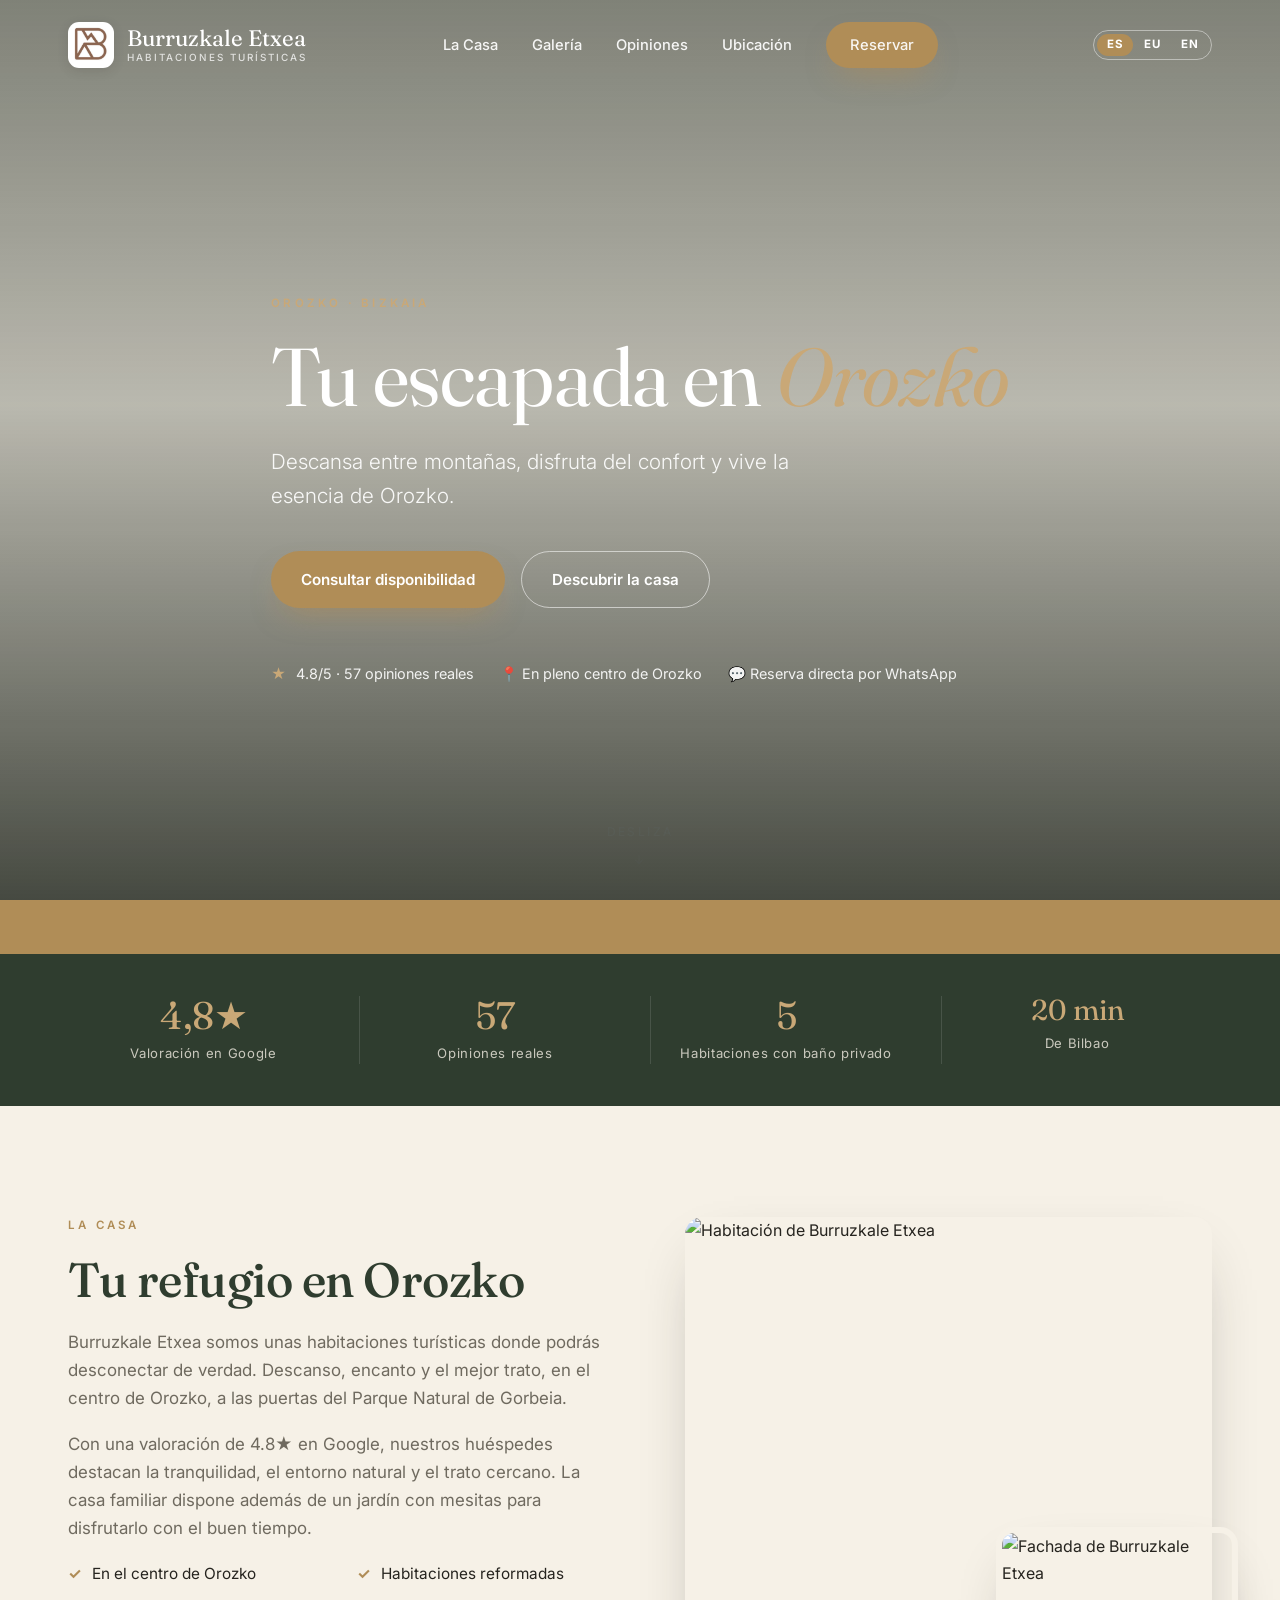
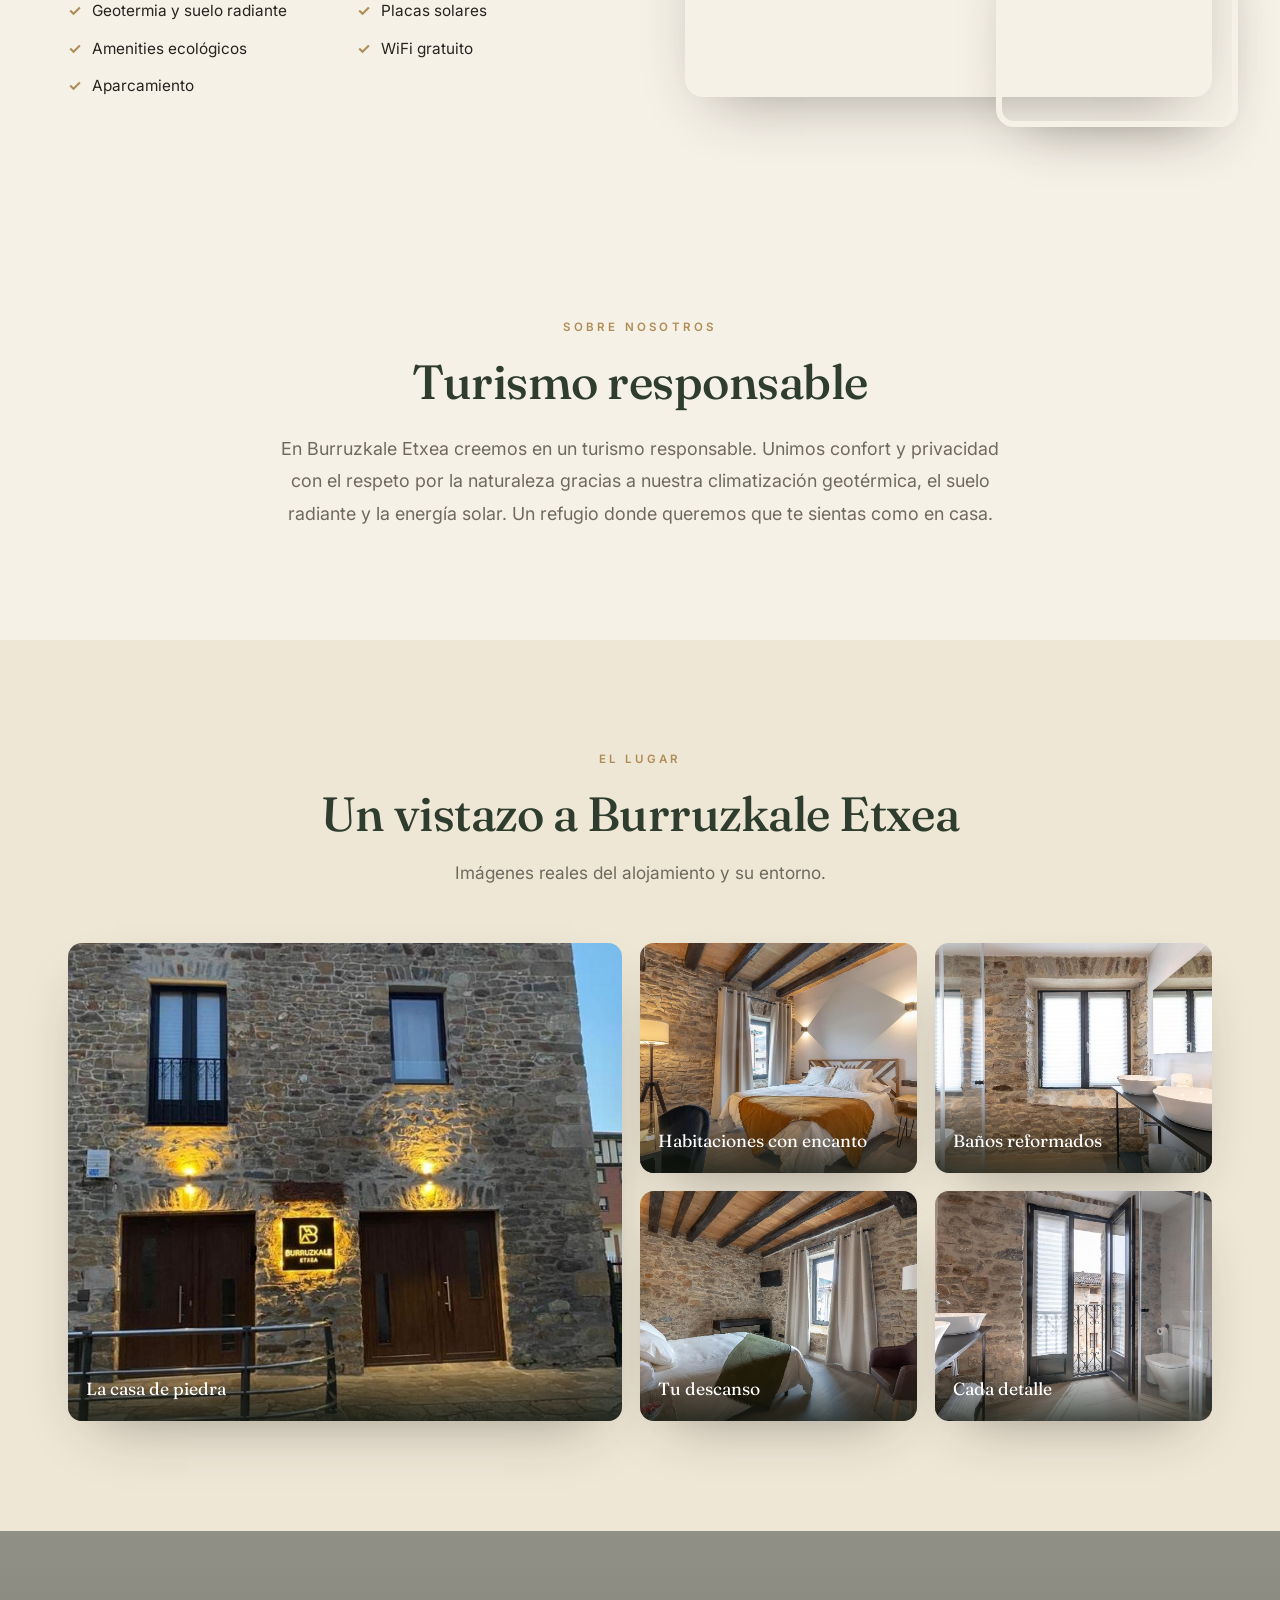
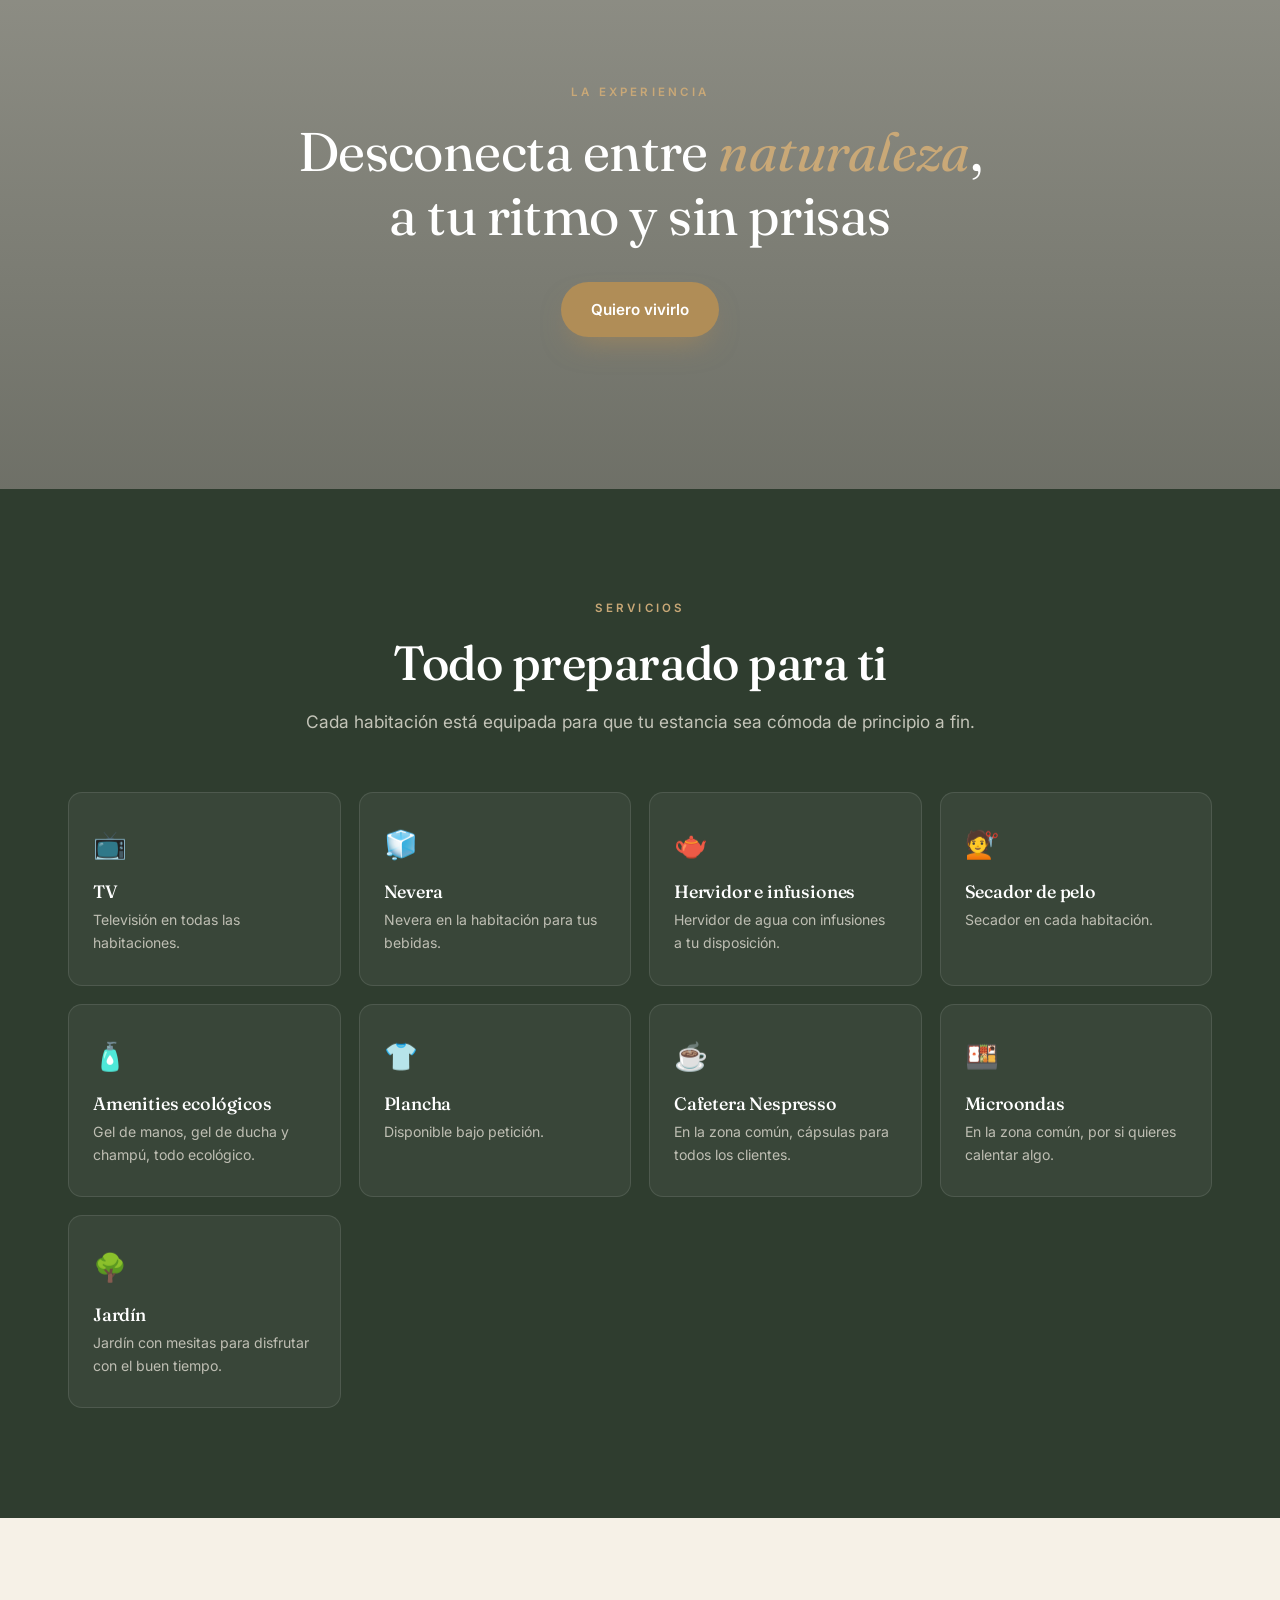
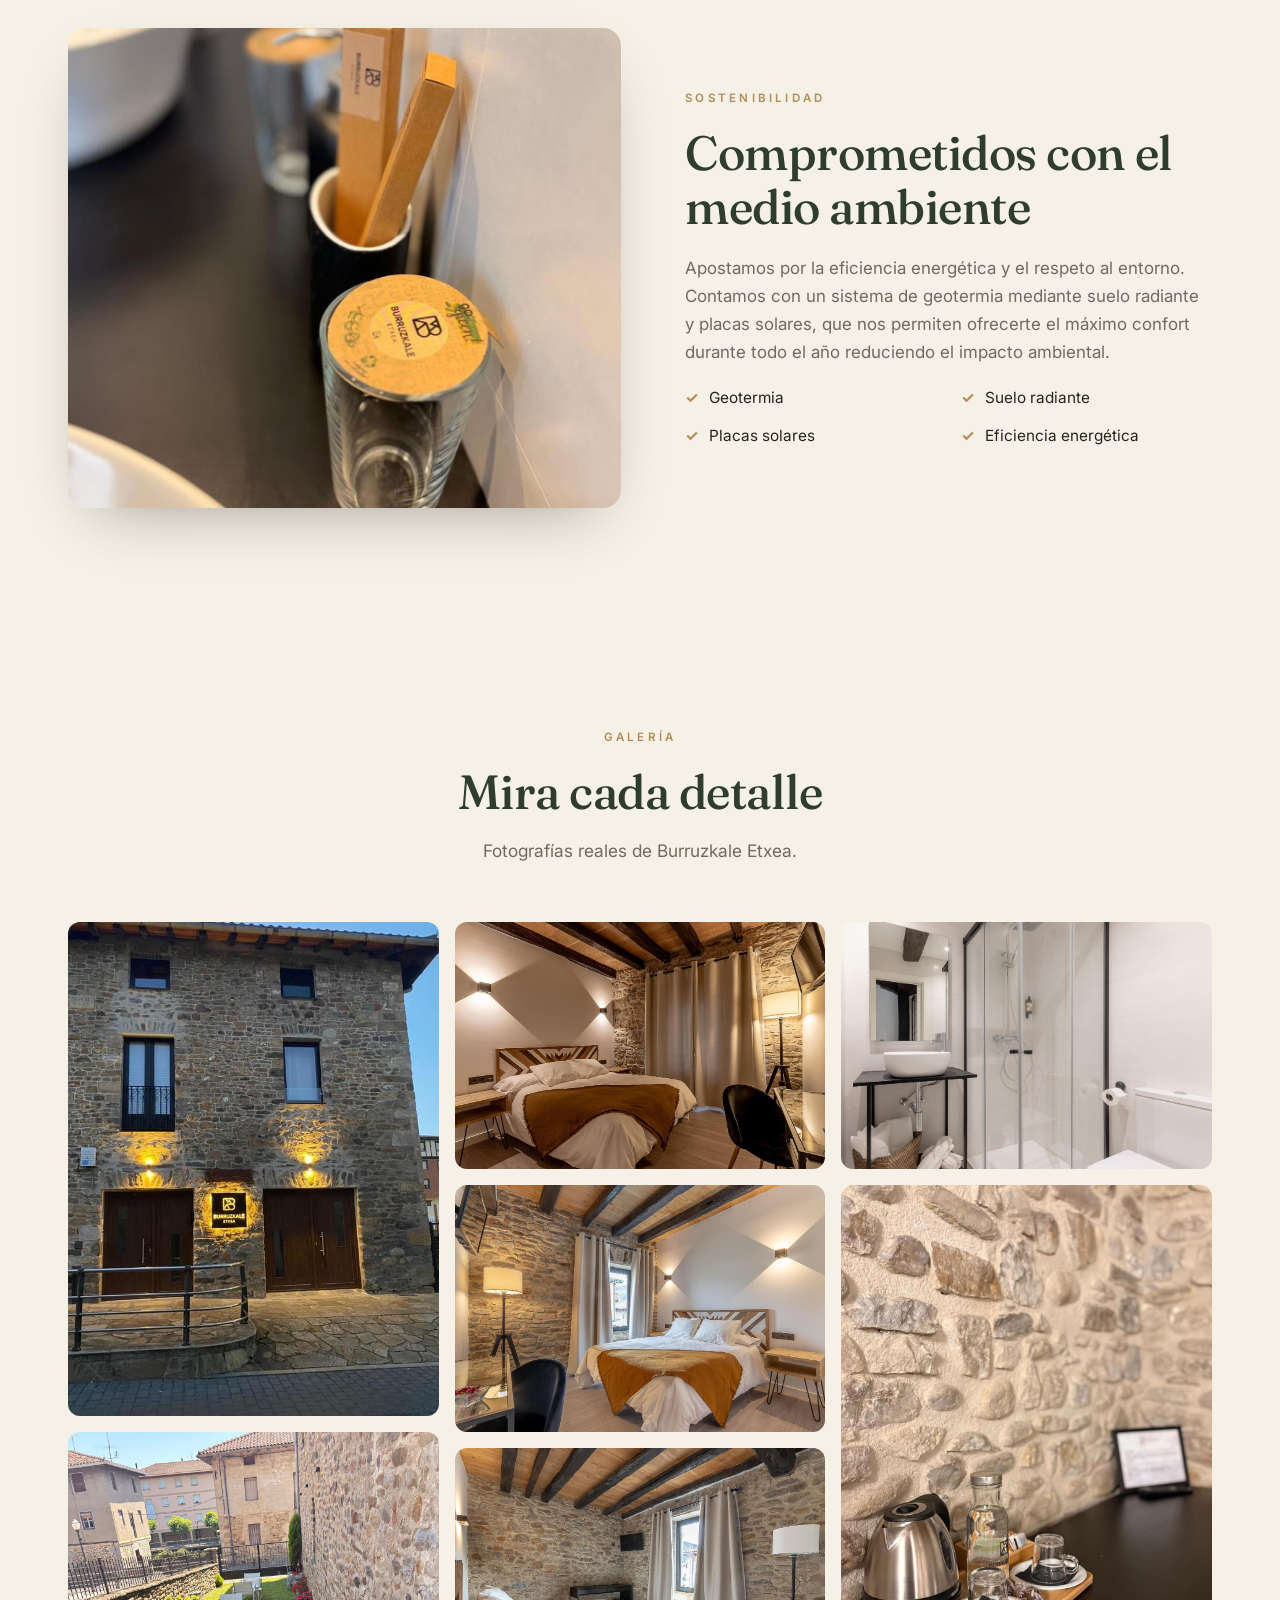
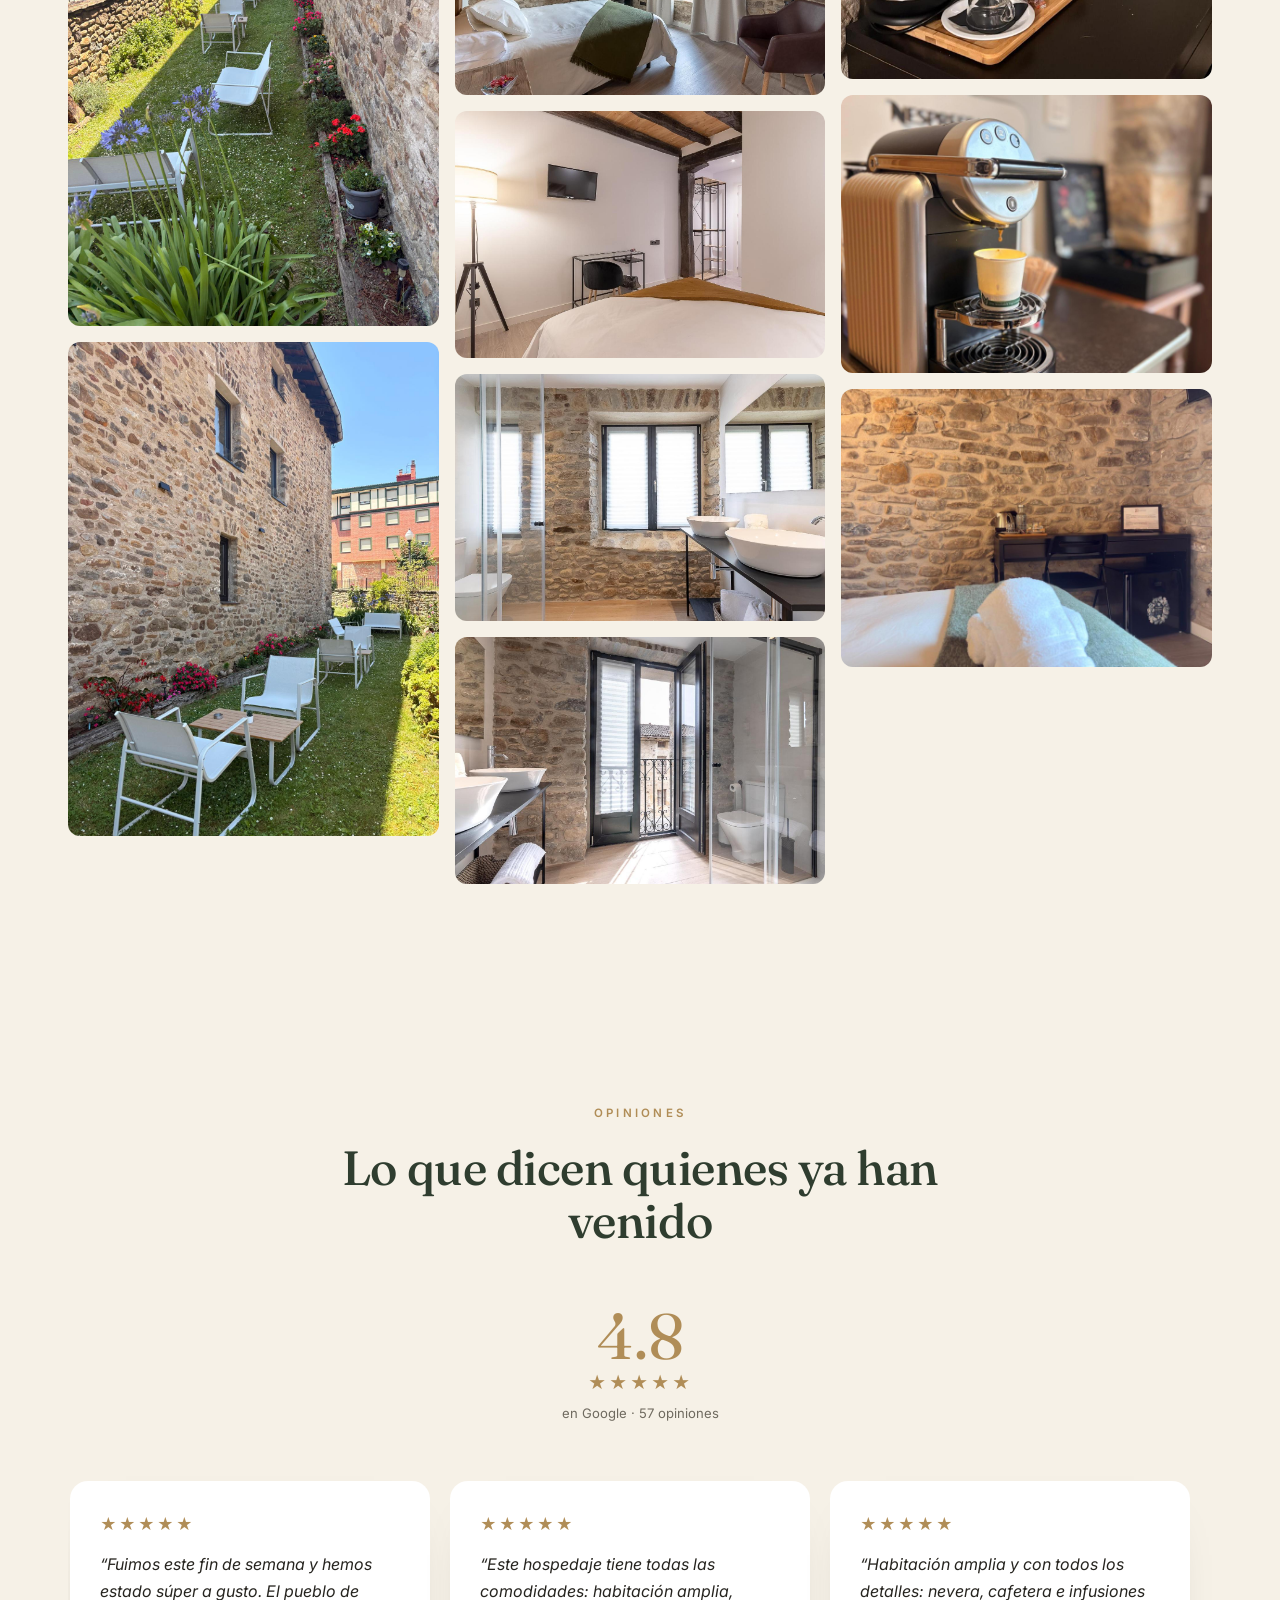
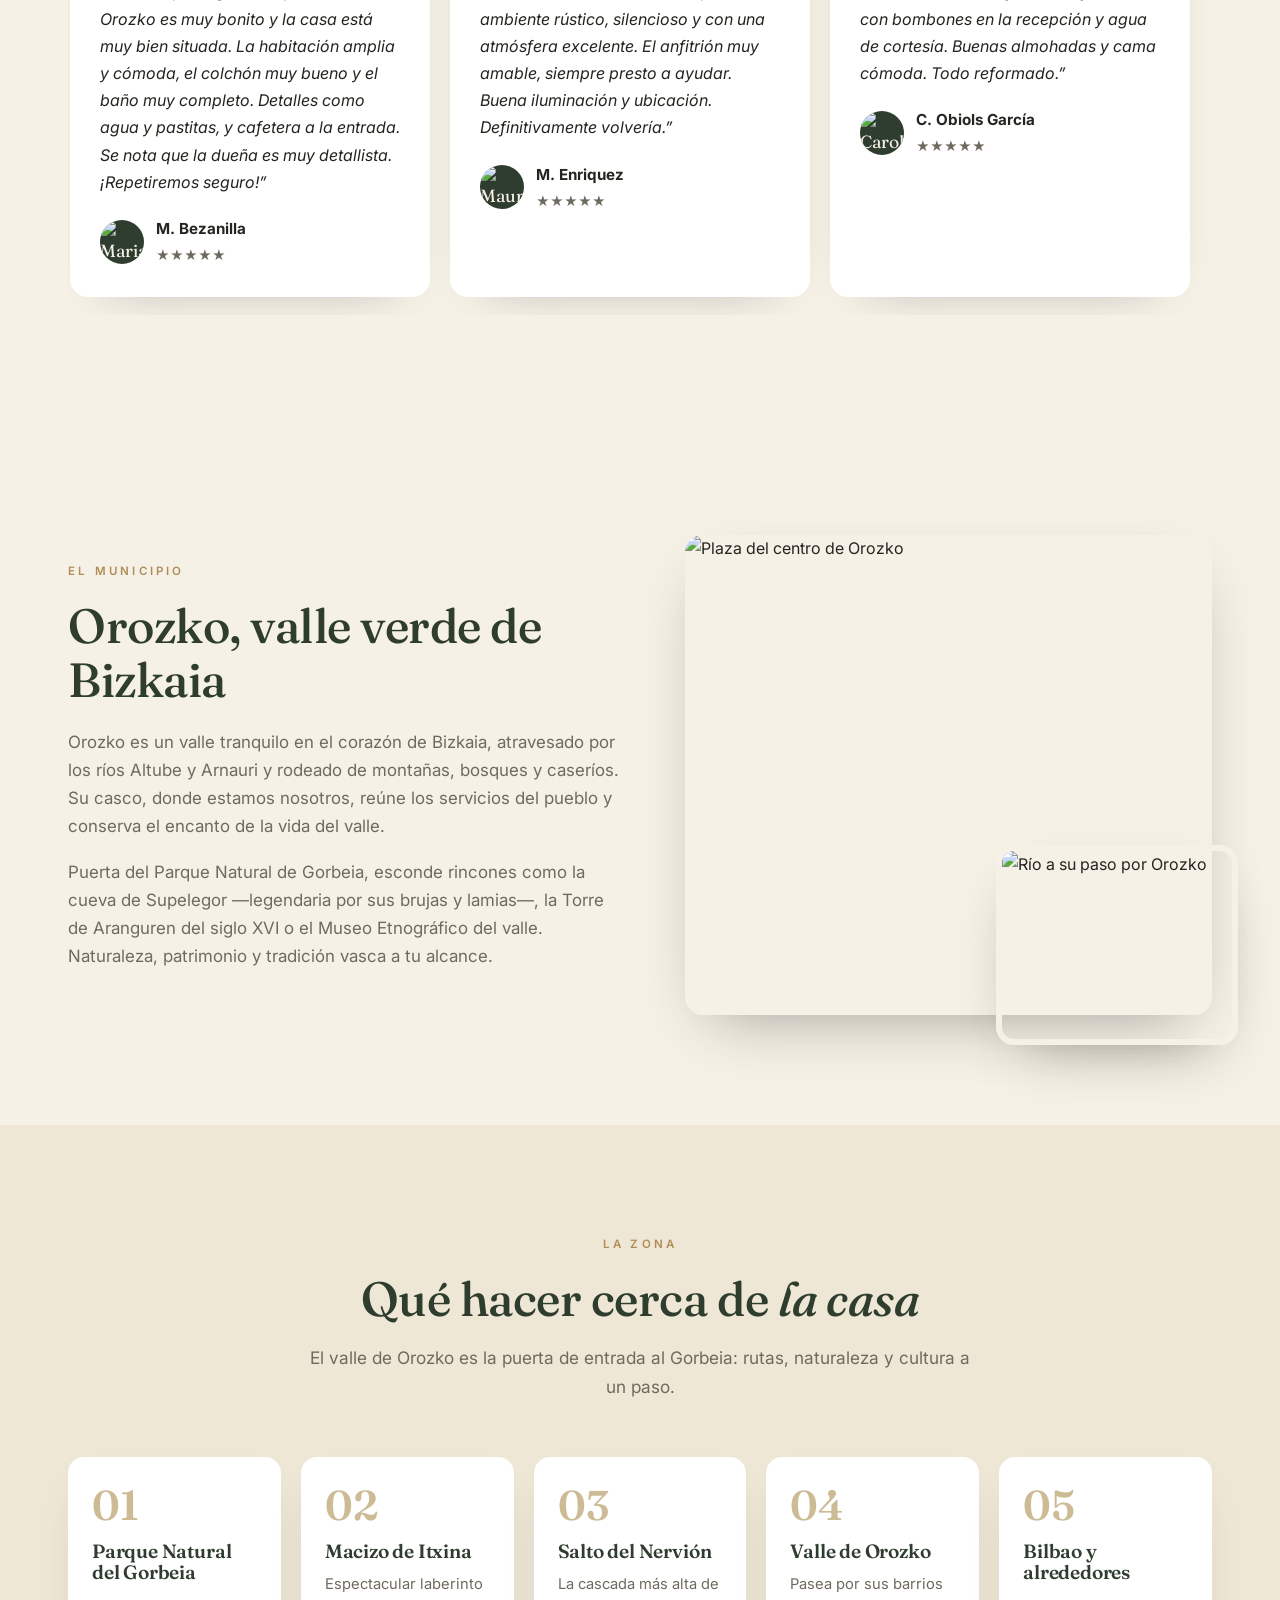
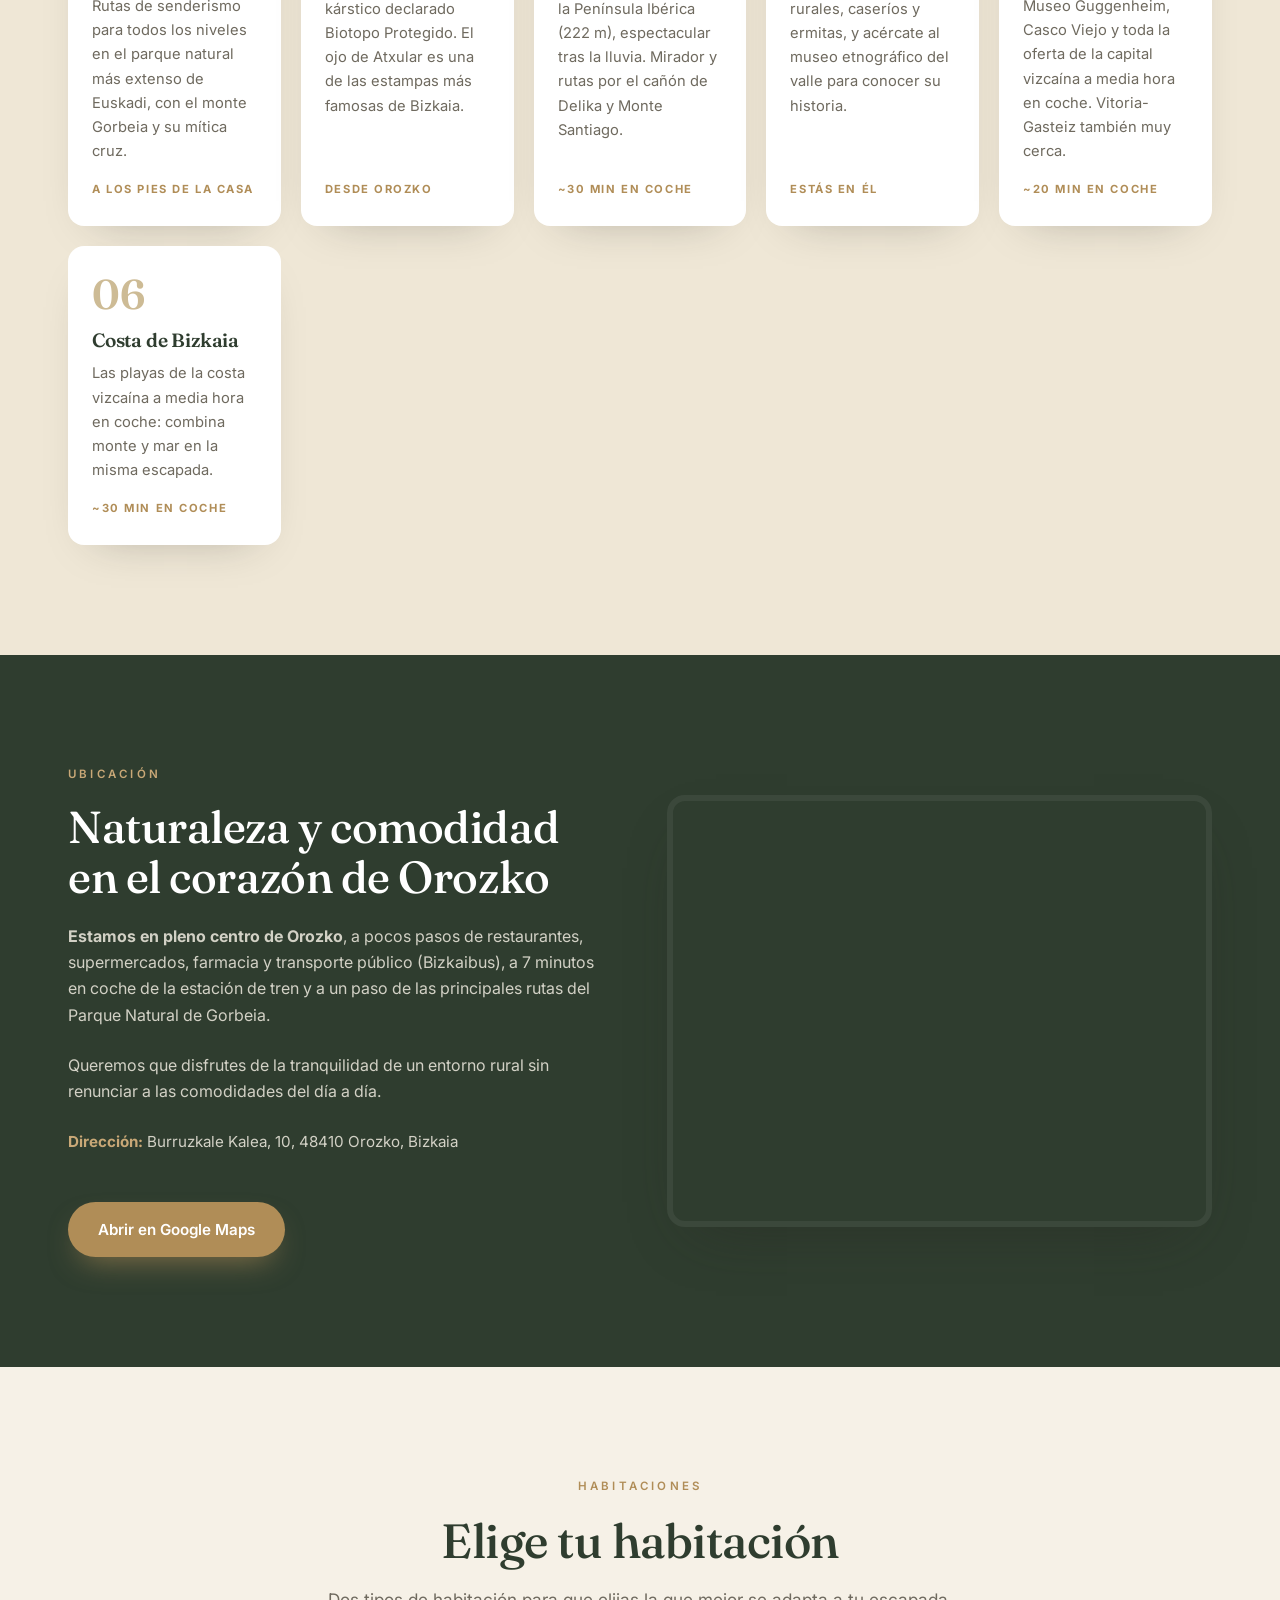
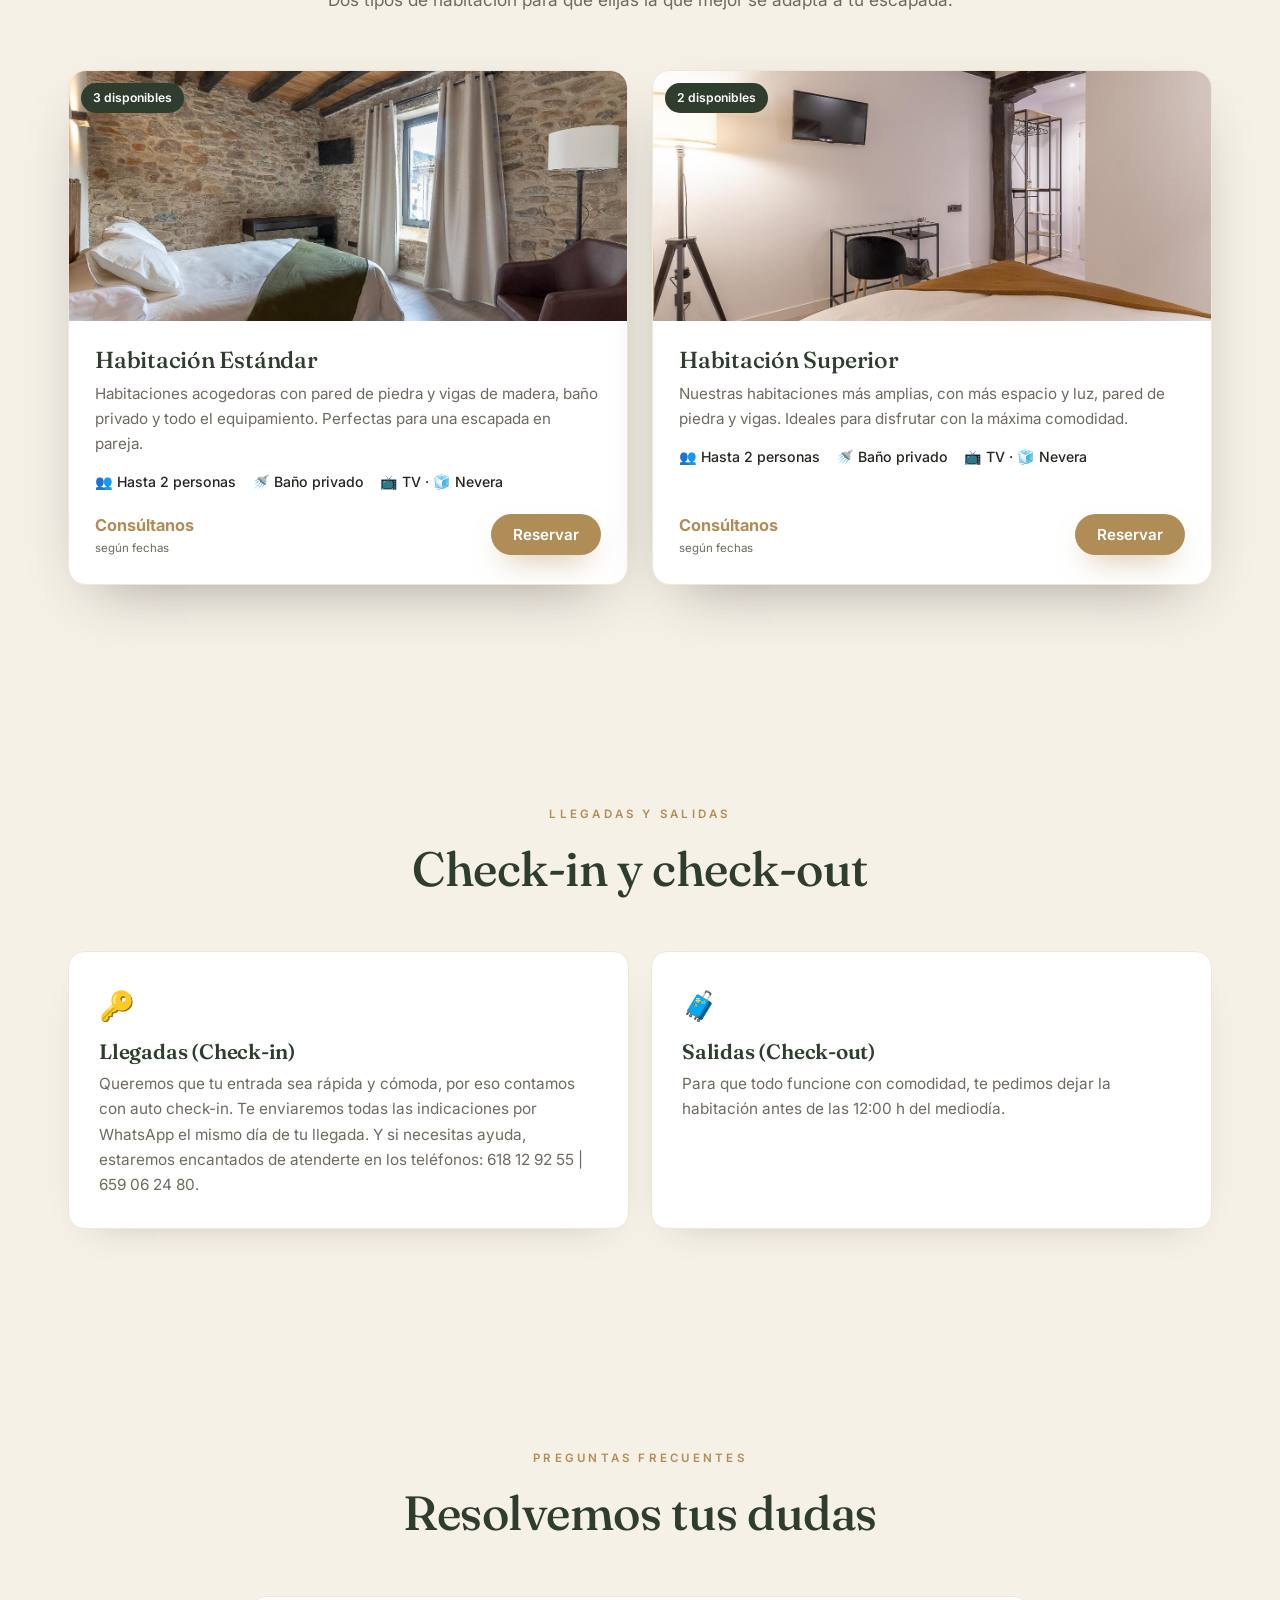
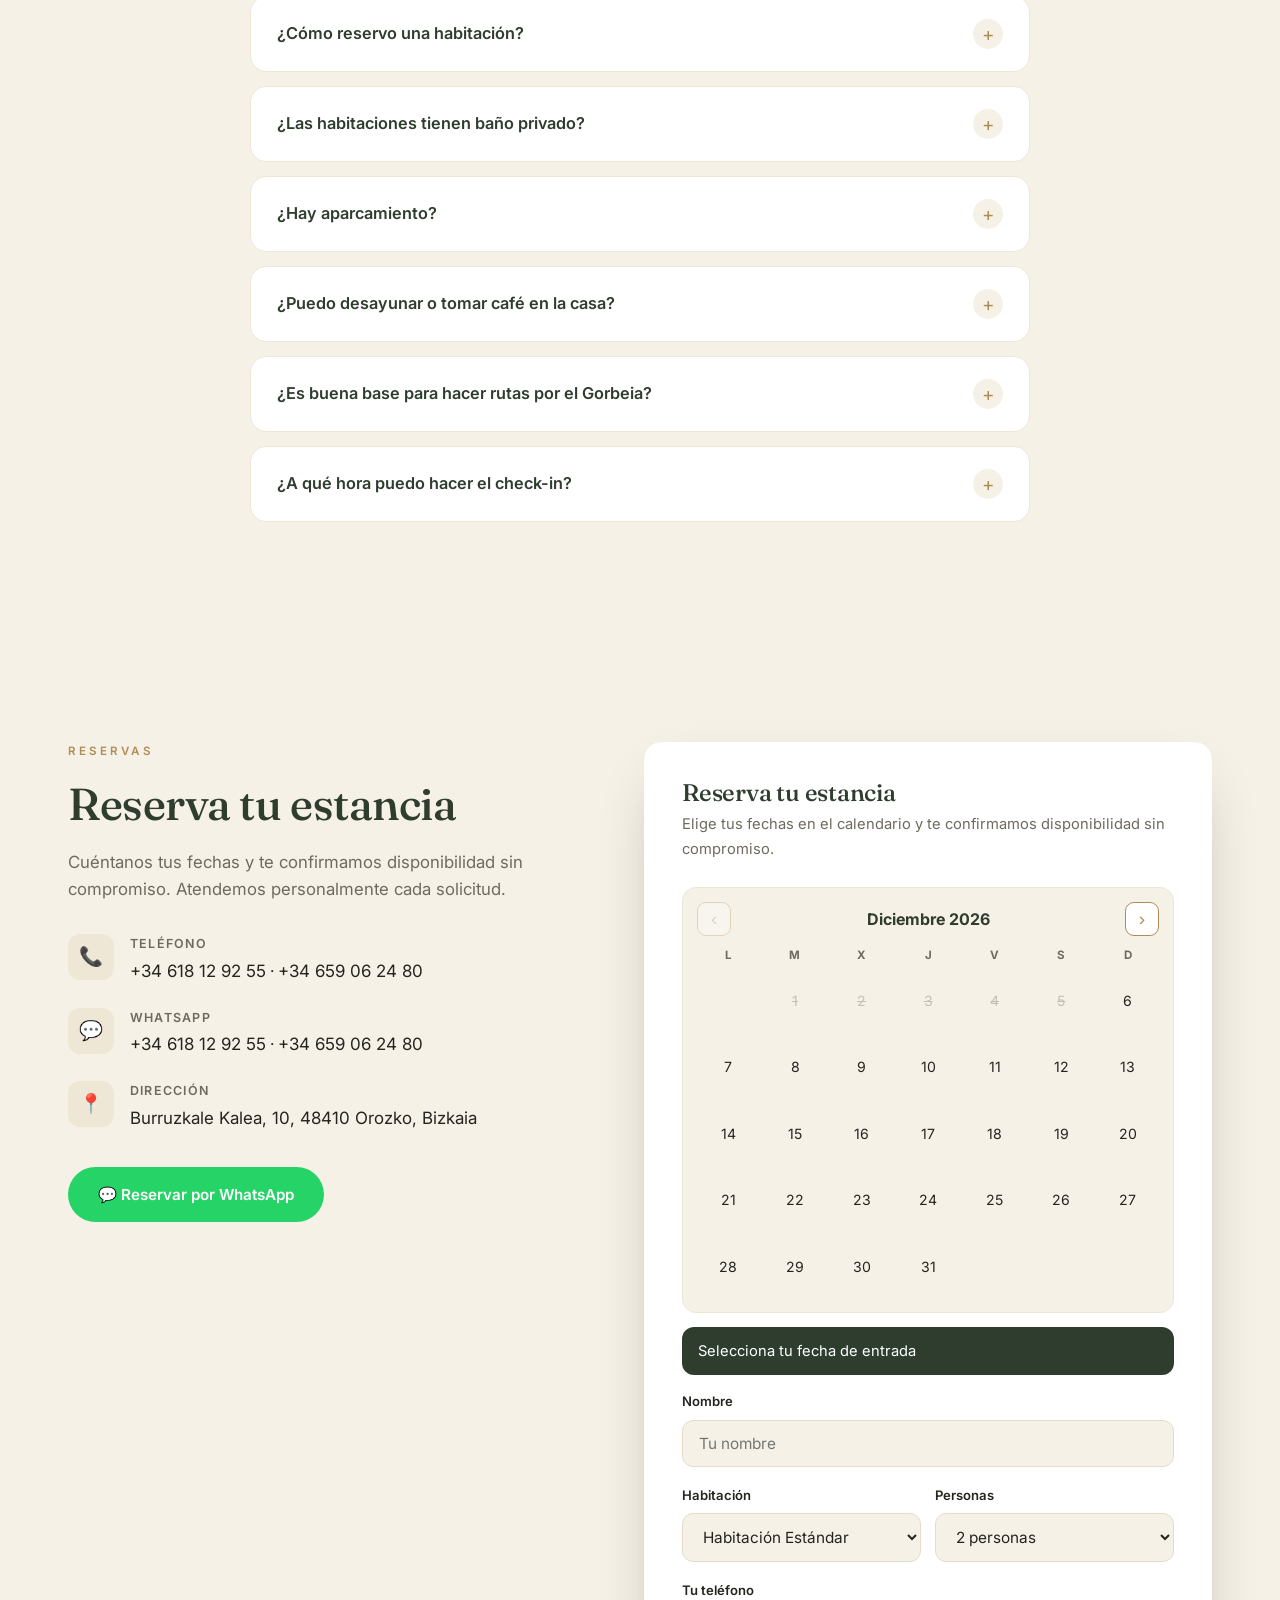
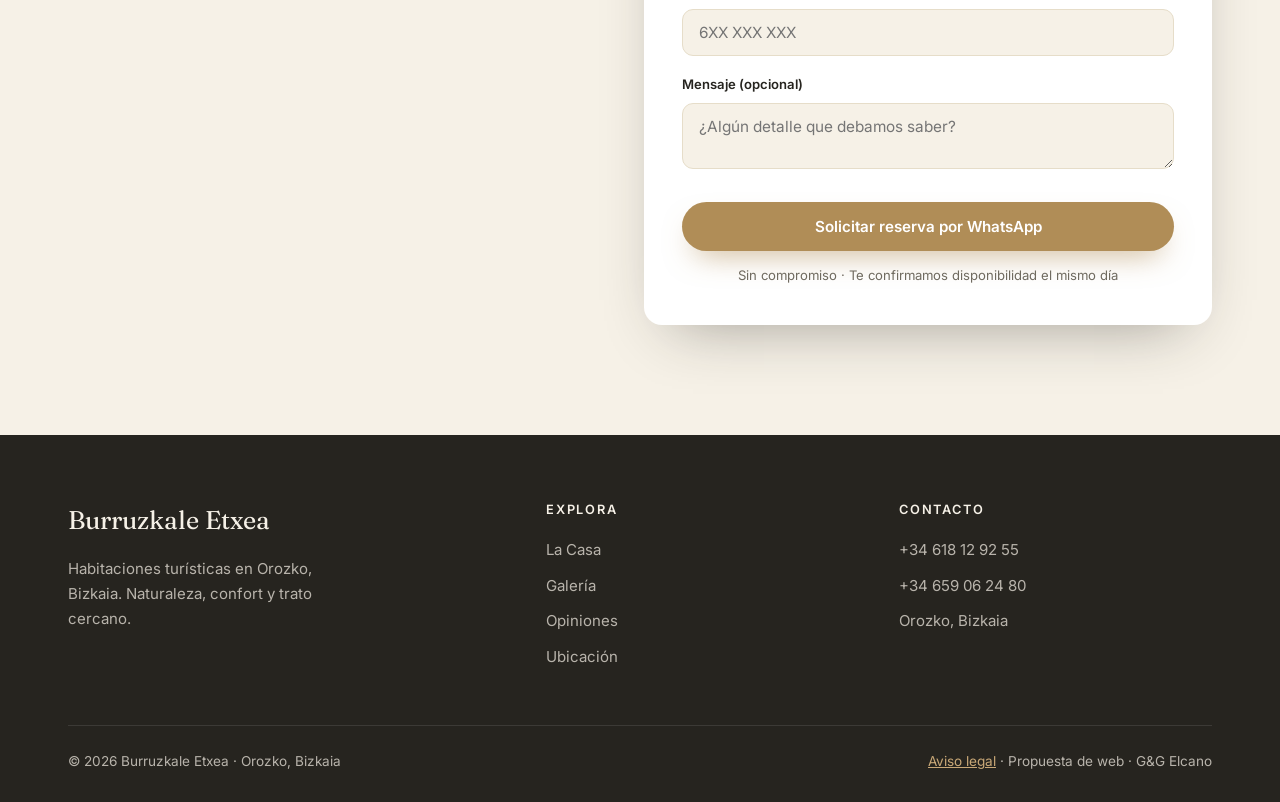
==== commit 394561f3: "Añadir aviso legal (LSSI/RGPD) enlazado en footer, trilingüe" ====
--- a/index.html
+++ b/index.html
@@ -469,7 +469,7 @@
     <div class="foot-col"><h5 data-i18n="footExplora">Explora</h5><a href="#casa" data-i18n="navCasa">La Casa</a><a href="#galeria" data-i18n="navGaleria">Galería</a><a href="#opiniones" data-i18n="navOpiniones">Opiniones</a><a href="#ubicacion" data-i18n="navUbicacion">Ubicación</a></div>
     <div class="foot-col"><h5 data-i18n="footContacto">Contacto</h5><a href="tel:+34618129255">+34 618 12 92 55</a><a href="tel:+34659062480">+34 659 06 24 80</a><span>Orozko, Bizkaia</span></div>
   </div>
-  <div class="foot-bottom"><span>© 2026 Burruzkale Etxea · Orozko, Bizkaia</span><span>Propuesta de web · G&amp;G Elcano</span></div>
+  <div class="foot-bottom"><span>© 2026 Burruzkale Etxea · Orozko, Bizkaia</span><span><a href="aviso-legal.html" style="color:var(--gold-light);text-decoration:underline" data-i18n="fo_al">Aviso legal</a> · Propuesta de web · G&amp;G Elcano</span></div>
 </div></footer>
 
 <div class="lightbox" id="lightbox">
@@ -534,7 +534,7 @@
       lblNombre:`Nombre`,phNombre:`Tu nombre`,lblHab:`Habitación`,lblPersonas:`Personas`,
       optEstandar:`Habitación Estándar`,optSuperior:`Habitación Superior`,optIndif:`Indiferente`,opt1p:`1 persona`,opt2p:`2 personas`,
       lblTel:`Tu teléfono`,lblMsg:`Mensaje (opcional)`,phMsg:`¿Algún detalle que debamos saber?`,btnSubmit:`Solicitar reserva por WhatsApp`,formNote:`Sin compromiso · Te confirmamos disponibilidad el mismo día`,
-      footP:`Habitaciones turísticas en Orozko, Bizkaia. Naturaleza, confort y trato cercano.`,footExplora:`Explora`,footContacto:`Contacto`,
+      footP:`Habitaciones turísticas en Orozko, Bizkaia. Naturaleza, confort y trato cercano.`,footExplora:`Explora`,footContacto:`Contacto`,fo_al:`Aviso legal`,
       oroEye:`El municipio`,oroH2:`Orozko, valle verde de Bizkaia`,oroP1:`Orozko es un valle tranquilo en el corazón de Bizkaia, atravesado por los ríos Altube y Arnauri y rodeado de montañas, bosques y caseríos. Su casco, donde estamos nosotros, reúne los servicios del pueblo y conserva el encanto de la vida del valle.`,oroP2:`Puerta del Parque Natural de Gorbeia, esconde rincones como la cueva de Supelegor —legendaria por sus brujas y lamias—, la Torre de Aranguren del siglo XVI o el Museo Etnográfico del valle. Naturaleza, patrimonio y tradición vasca a tu alcance.`,
       _selIn:`Selecciona tu fecha de entrada`,_selPre:`Entrada: `,_selPost:` · elige la salida`,_nS:`noche`,_nP:`noches`,_need:`⚠️ Elige fechas de entrada y salida`,
       _months:['enero','febrero','marzo','abril','mayo','junio','julio','agosto','septiembre','octubre','noviembre','diciembre'],
@@ -590,7 +590,7 @@
       lblNombre:`Izena`,phNombre:`Zure izena`,lblHab:`Logela`,lblPersonas:`Pertsonak`,
       optEstandar:`Logela Estandarra`,optSuperior:`Logela Superiorra`,optIndif:`Berdin dio`,opt1p:`1 pertsona`,opt2p:`2 pertsona`,
       lblTel:`Zure telefonoa`,lblMsg:`Mezua (aukerakoa)`,phMsg:`Jakin behar dugun xehetasunik?`,btnSubmit:`Eskatu erreserba WhatsApp bidez`,formNote:`Konpromisorik gabe · Egun berean baieztatuko dizugu eskuragarritasuna`,
-      footP:`Logela turistikoak Orozkon, Bizkaian. Natura, erosotasuna eta tratu hurbila.`,footExplora:`Esploratu`,footContacto:`Kontaktua`,
+      footP:`Logela turistikoak Orozkon, Bizkaian. Natura, erosotasuna eta tratu hurbila.`,footExplora:`Esploratu`,footContacto:`Kontaktua`,fo_al:`Lege oharra`,
       oroEye:`Udalerria`,oroH2:`Orozko, Bizkaiko haran berdea`,oroP1:`Orozko Bizkaiaren bihotzean dagoen haran lasaia da, Altube eta Arnauri ibaiek zeharkatua eta mendiz, basoz eta baserriz inguratua. Bere herrigunean —gu hemen gaude— herriko zerbitzuak biltzen dira, haraneko bizimoduaren xarma gordez.`,oroP2:`Gorbeiako Parke Naturalaren atea: Supelegorko kobazuloa —sorginen eta lamien kondairez betea—, XVI. mendeko Arangurengo Dorrea edo haraneko Museo Etnografikoa bezalako txokoak gordetzen ditu. Natura, ondarea eta euskal tradizioa zure eskura.`,
       _selIn:`Aukeratu sarrera-data`,_selPre:`Sarrera: `,_selPost:` · aukeratu irteera`,_nS:`gau`,_nP:`gau`,_need:`⚠️ Aukeratu sarrera- eta irteera-datak`,
       _months:['urtarrila','otsaila','martxoa','apirila','maiatza','ekaina','uztaila','abuztua','iraila','urria','azaroa','abendua'],
@@ -646,7 +646,7 @@
       lblNombre:`Name`,phNombre:`Your name`,lblHab:`Room`,lblPersonas:`Guests`,
       optEstandar:`Standard Room`,optSuperior:`Superior Room`,optIndif:`No preference`,opt1p:`1 guest`,opt2p:`2 guests`,
       lblTel:`Your phone`,lblMsg:`Message (optional)`,phMsg:`Anything we should know?`,btnSubmit:`Request booking via WhatsApp`,formNote:`No obligation · We confirm availability the same day`,
-      footP:`Tourist rooms in Orozko, Bizkaia. Nature, comfort and a warm welcome.`,footExplora:`Explore`,footContacto:`Contact`,
+      footP:`Tourist rooms in Orozko, Bizkaia. Nature, comfort and a warm welcome.`,footExplora:`Explore`,footContacto:`Contact`,fo_al:`Legal notice`,
       oroEye:`The municipality`,oroH2:`Orozko, the green valley of Bizkaia`,oroP1:`Orozko is a peaceful valley in the heart of Bizkaia, crossed by the Altube and Arnauri rivers and surrounded by mountains, woods and farmhouses. Its town centre —where we are— brings together the village's services while keeping the charm of valley life.`,oroP2:`Gateway to the Gorbeia Natural Park, it hides spots like the Supelegor cave —legendary for its witches and lamias—, the 16th-century Aranguren Tower and the valley's Ethnographic Museum. Nature, heritage and Basque tradition within reach.`,
       _selIn:`Select your check-in date`,_selPre:`Check-in: `,_selPost:` · choose check-out`,_nS:`night`,_nP:`nights`,_need:`⚠️ Choose check-in and check-out dates`,
       _months:['January','February','March','April','May','June','July','August','September','October','November','December'],
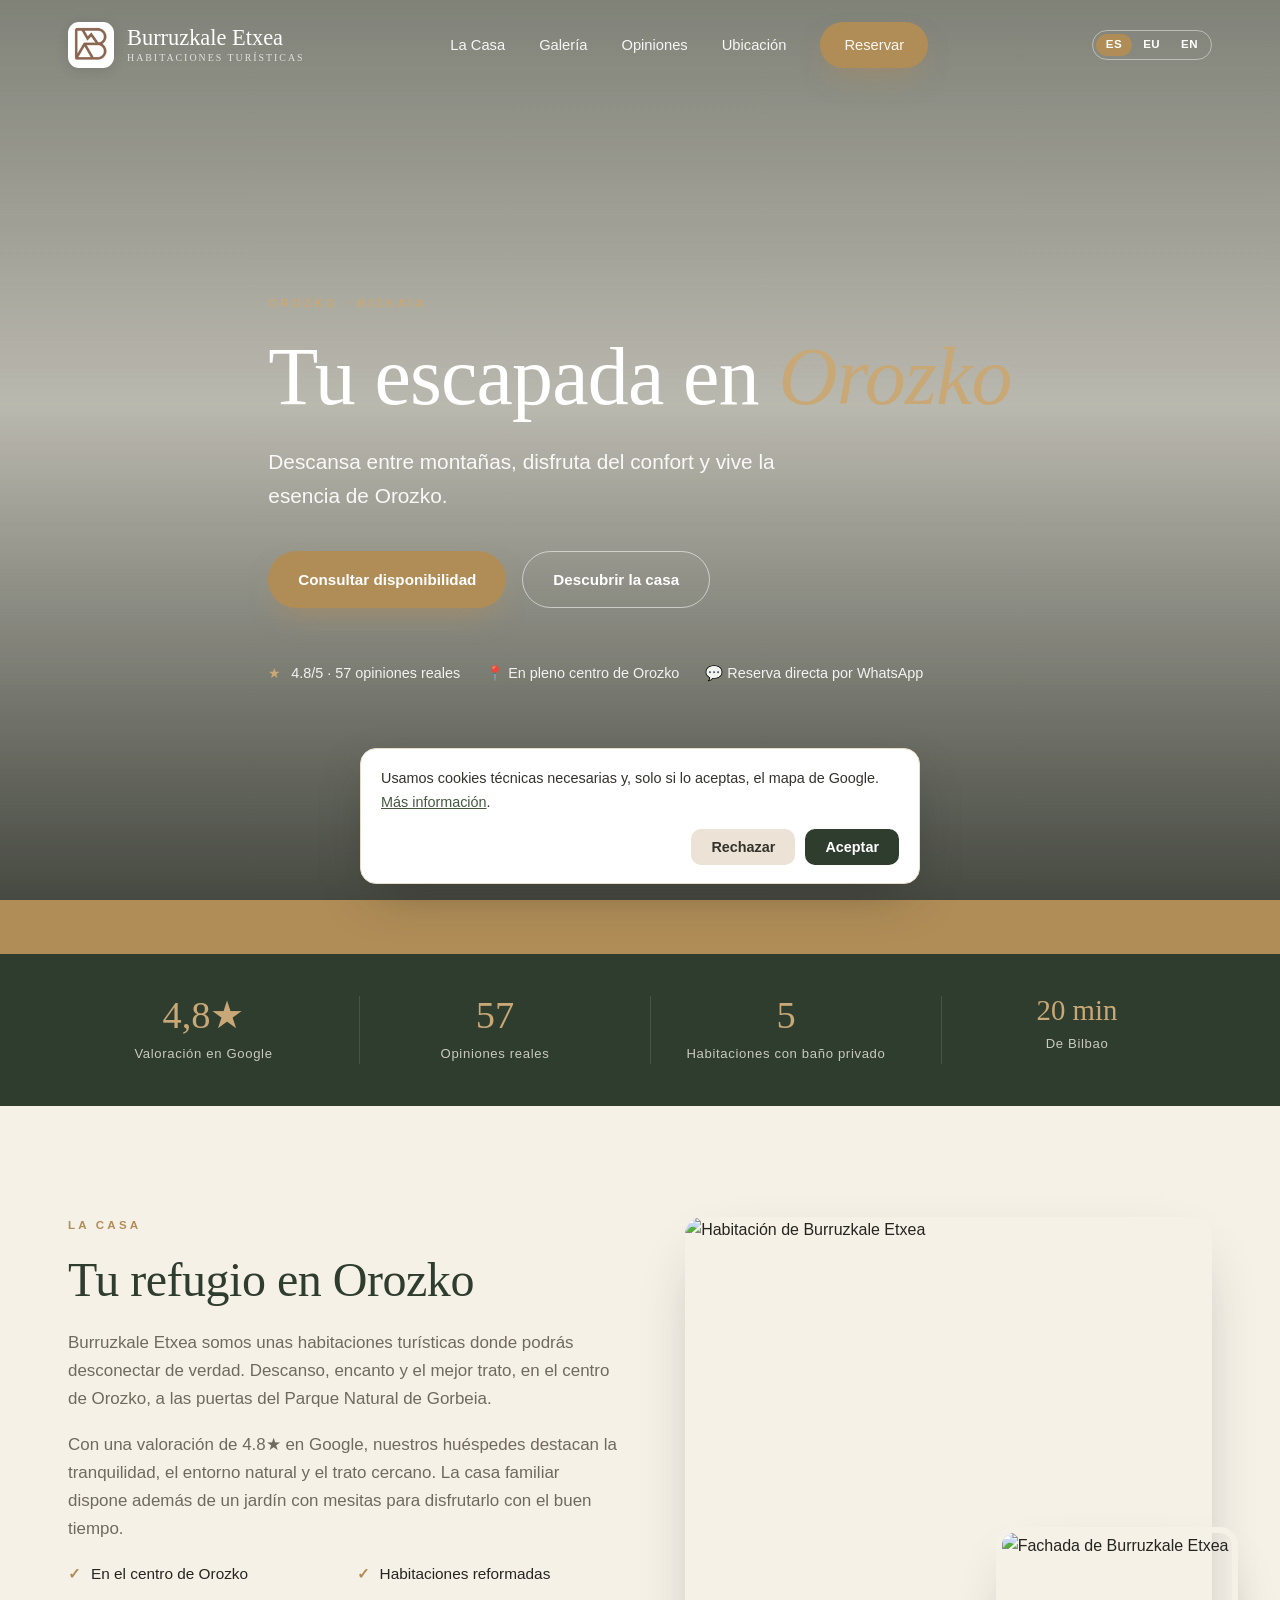
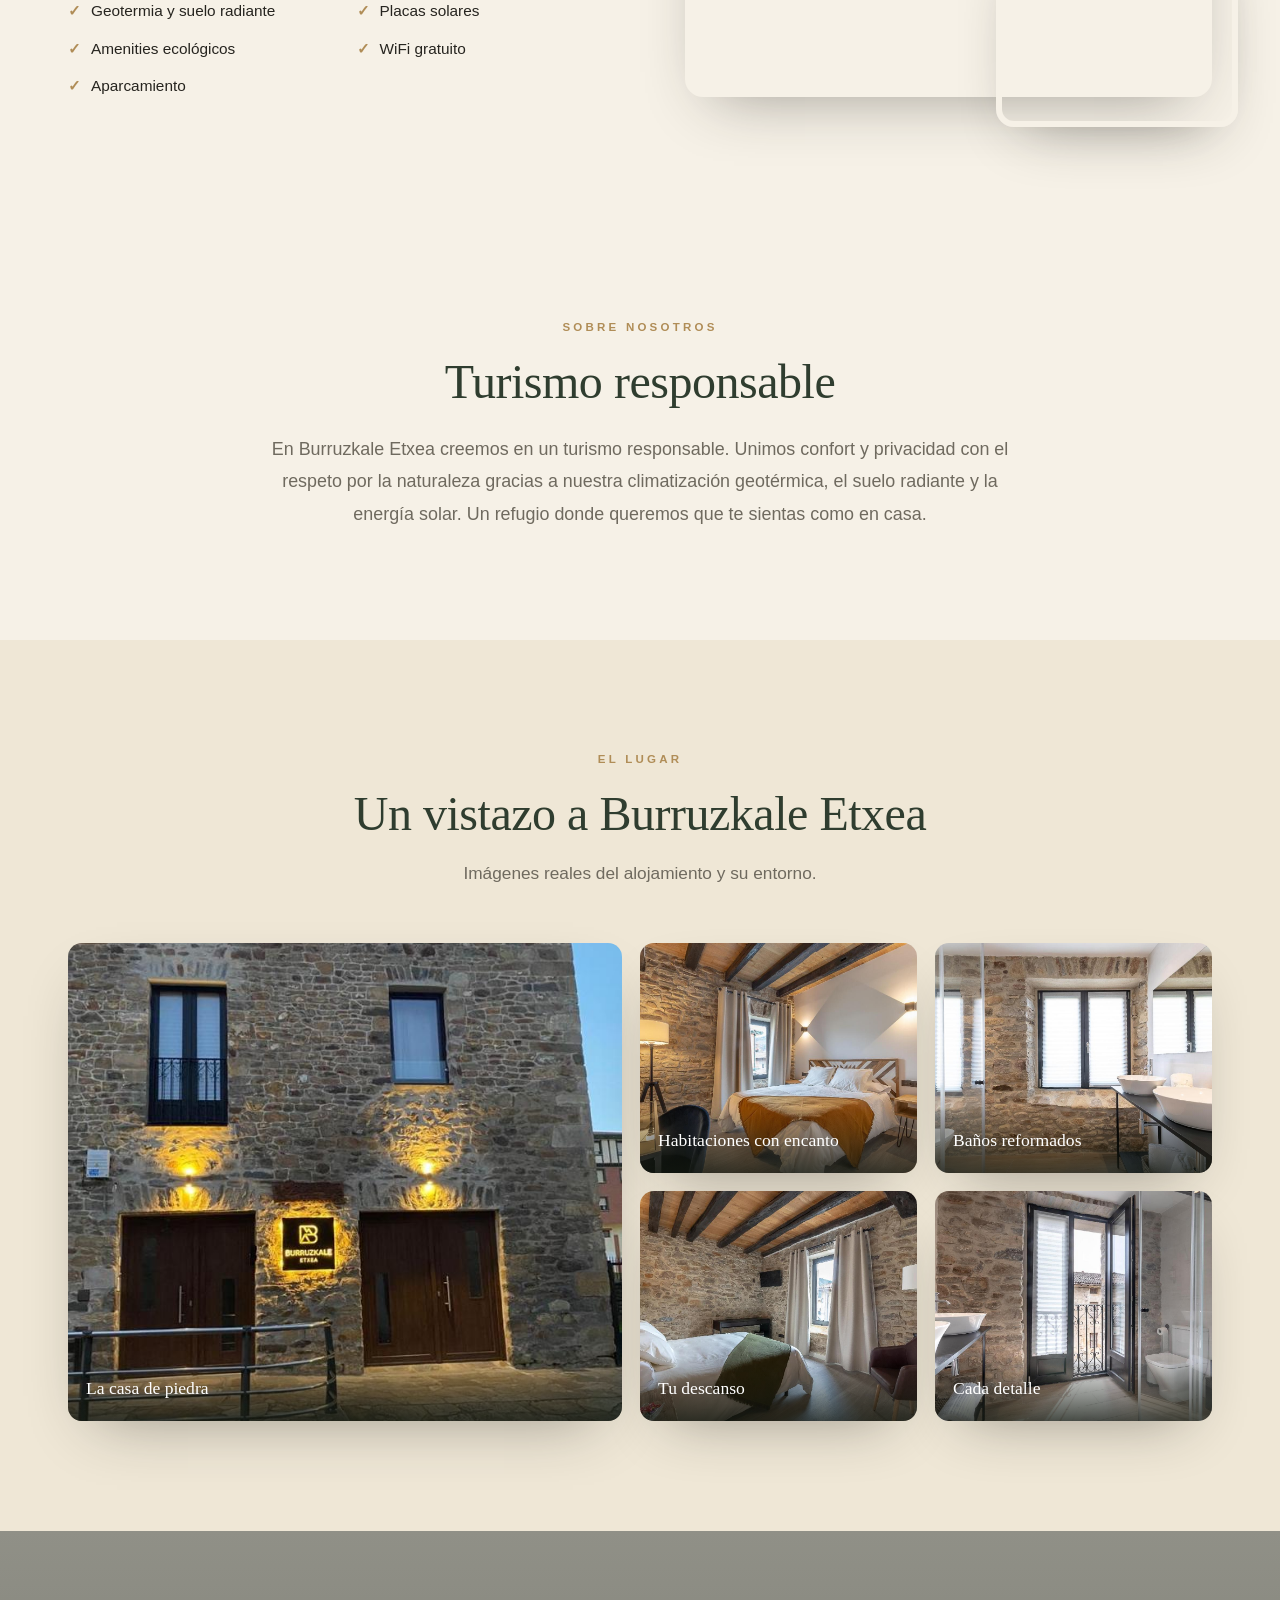
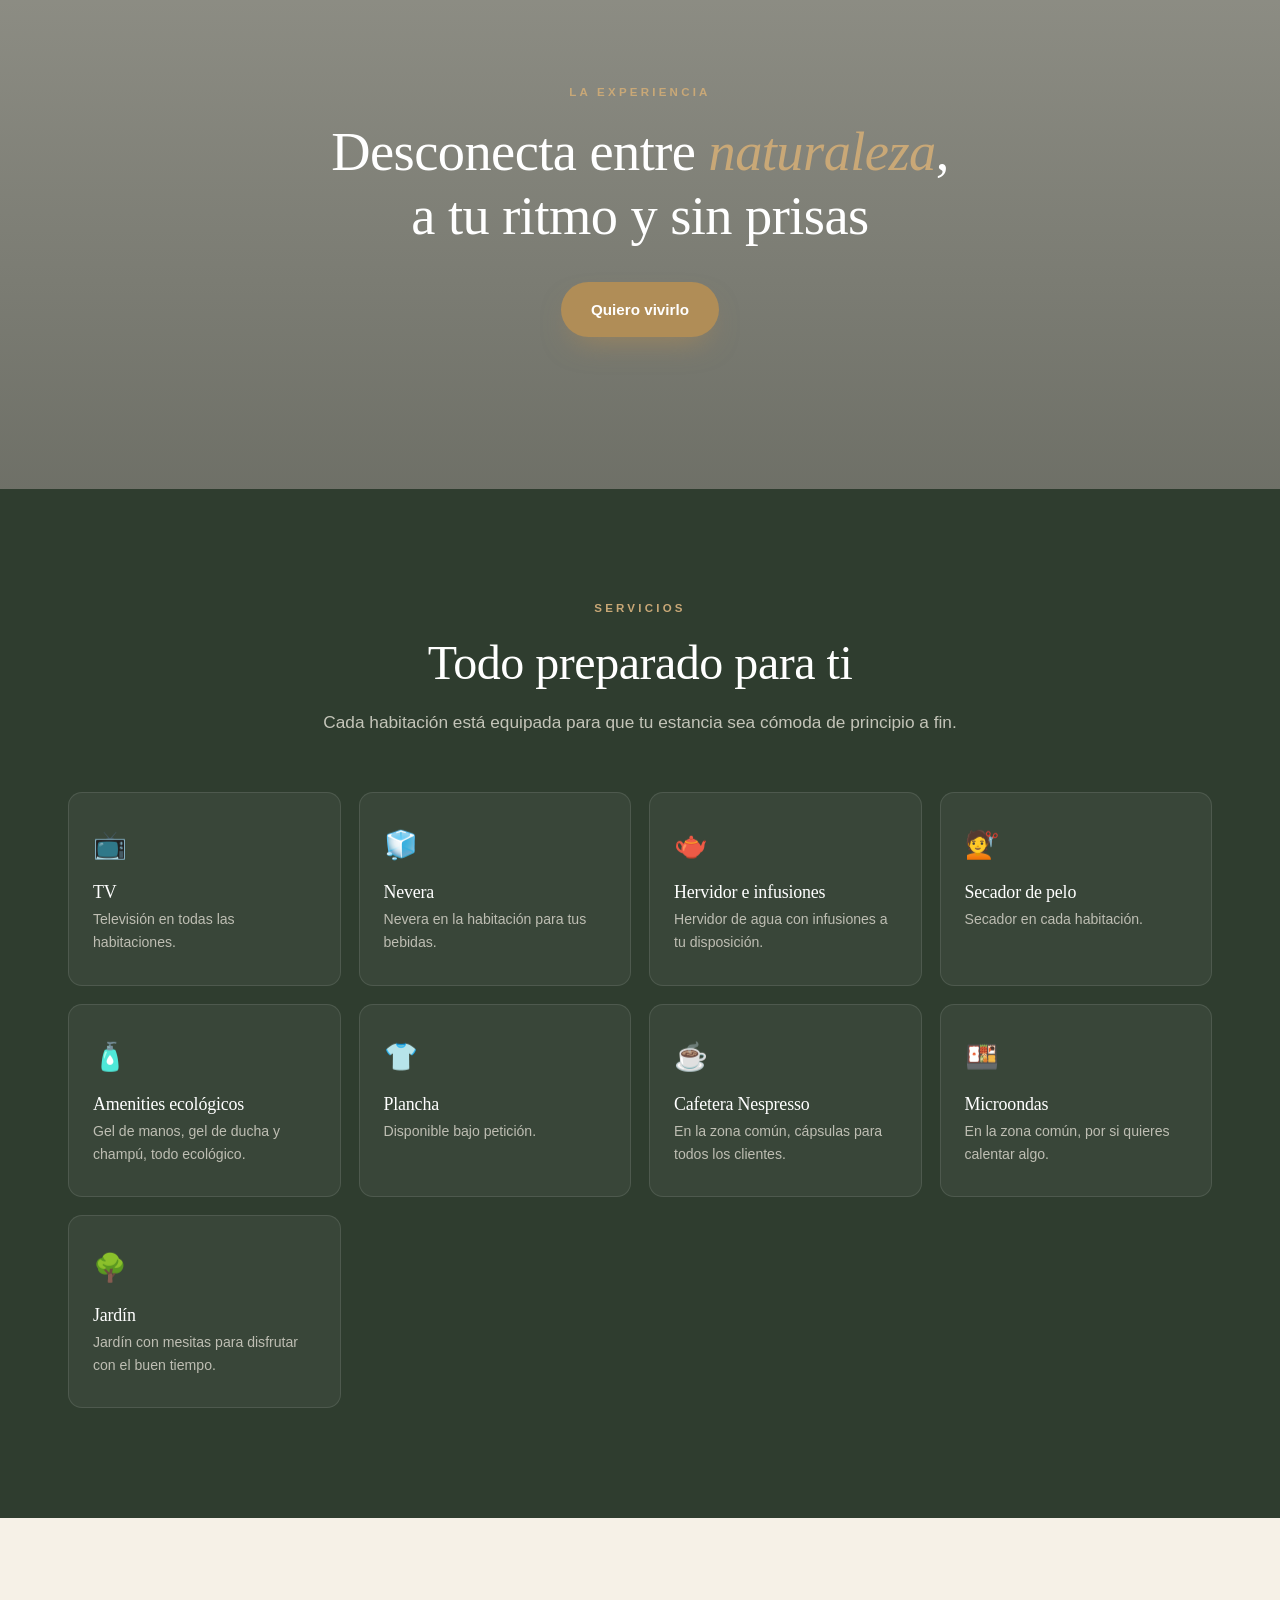
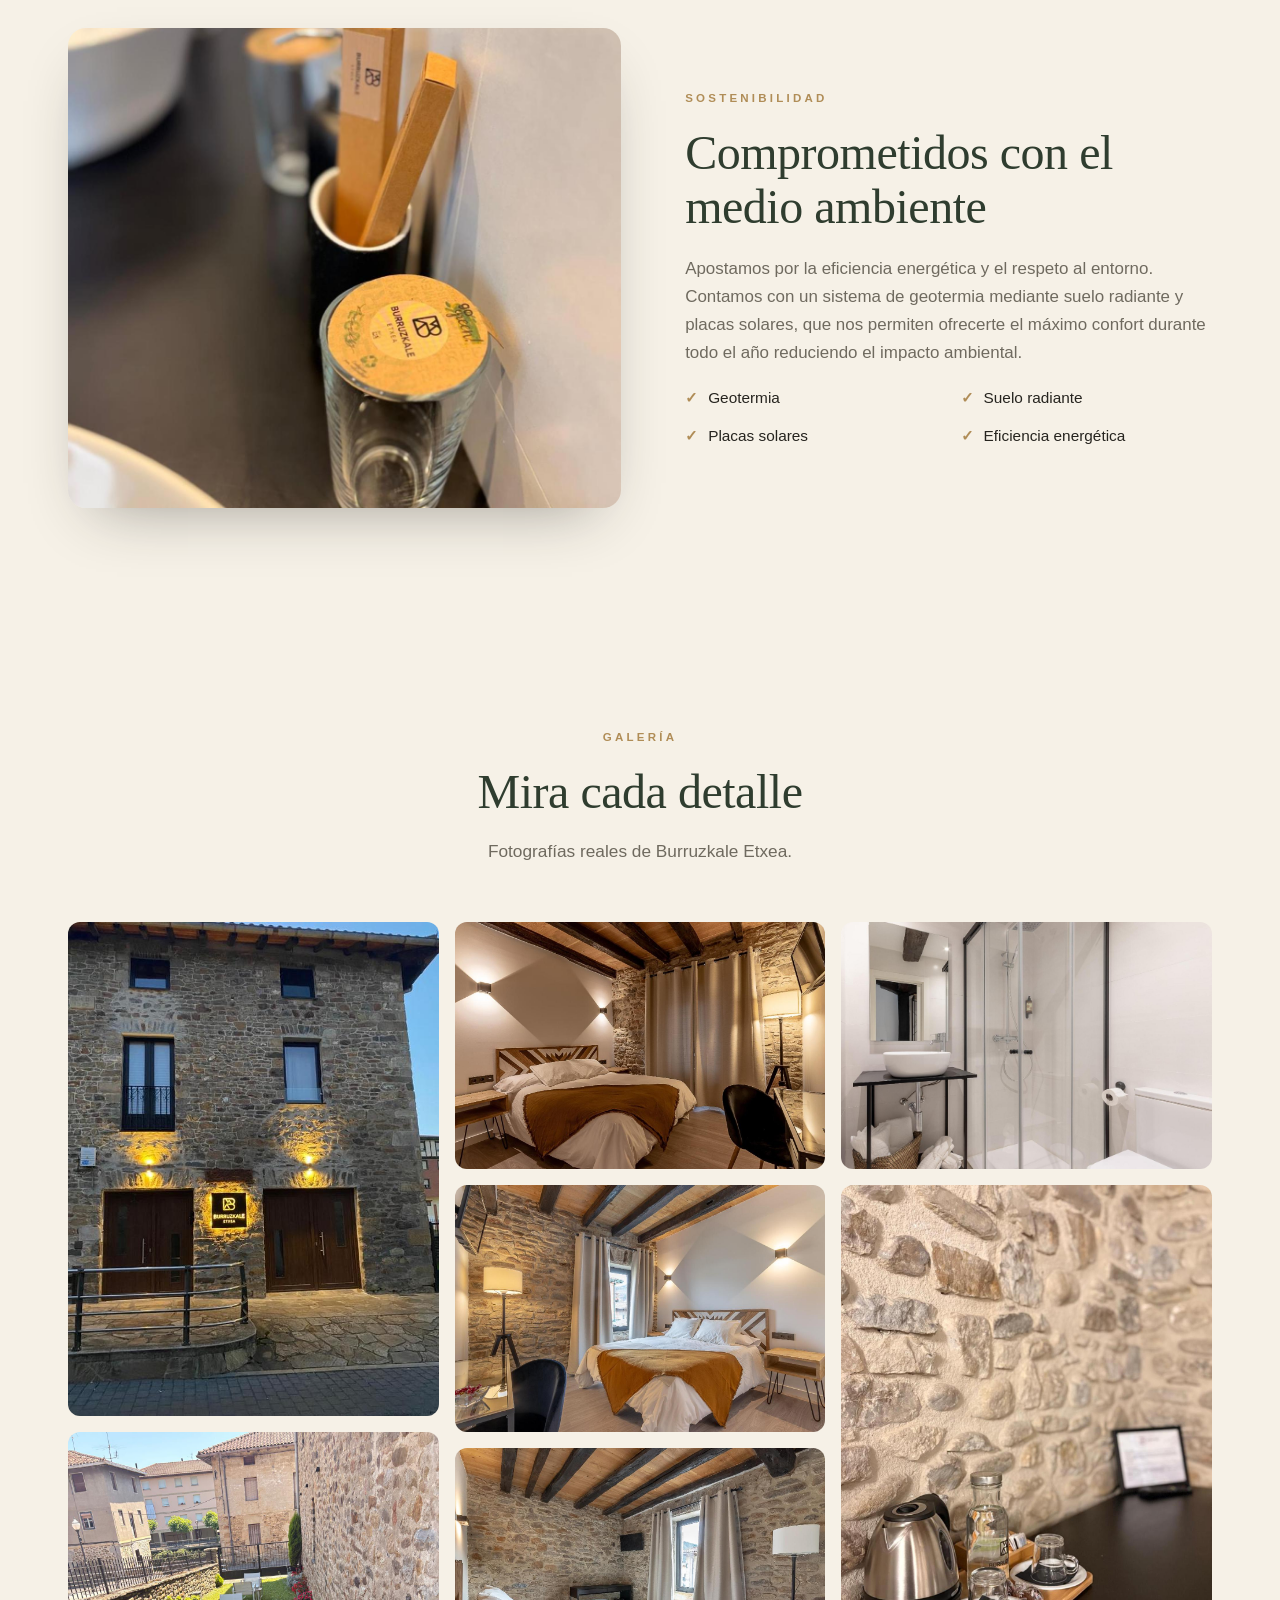
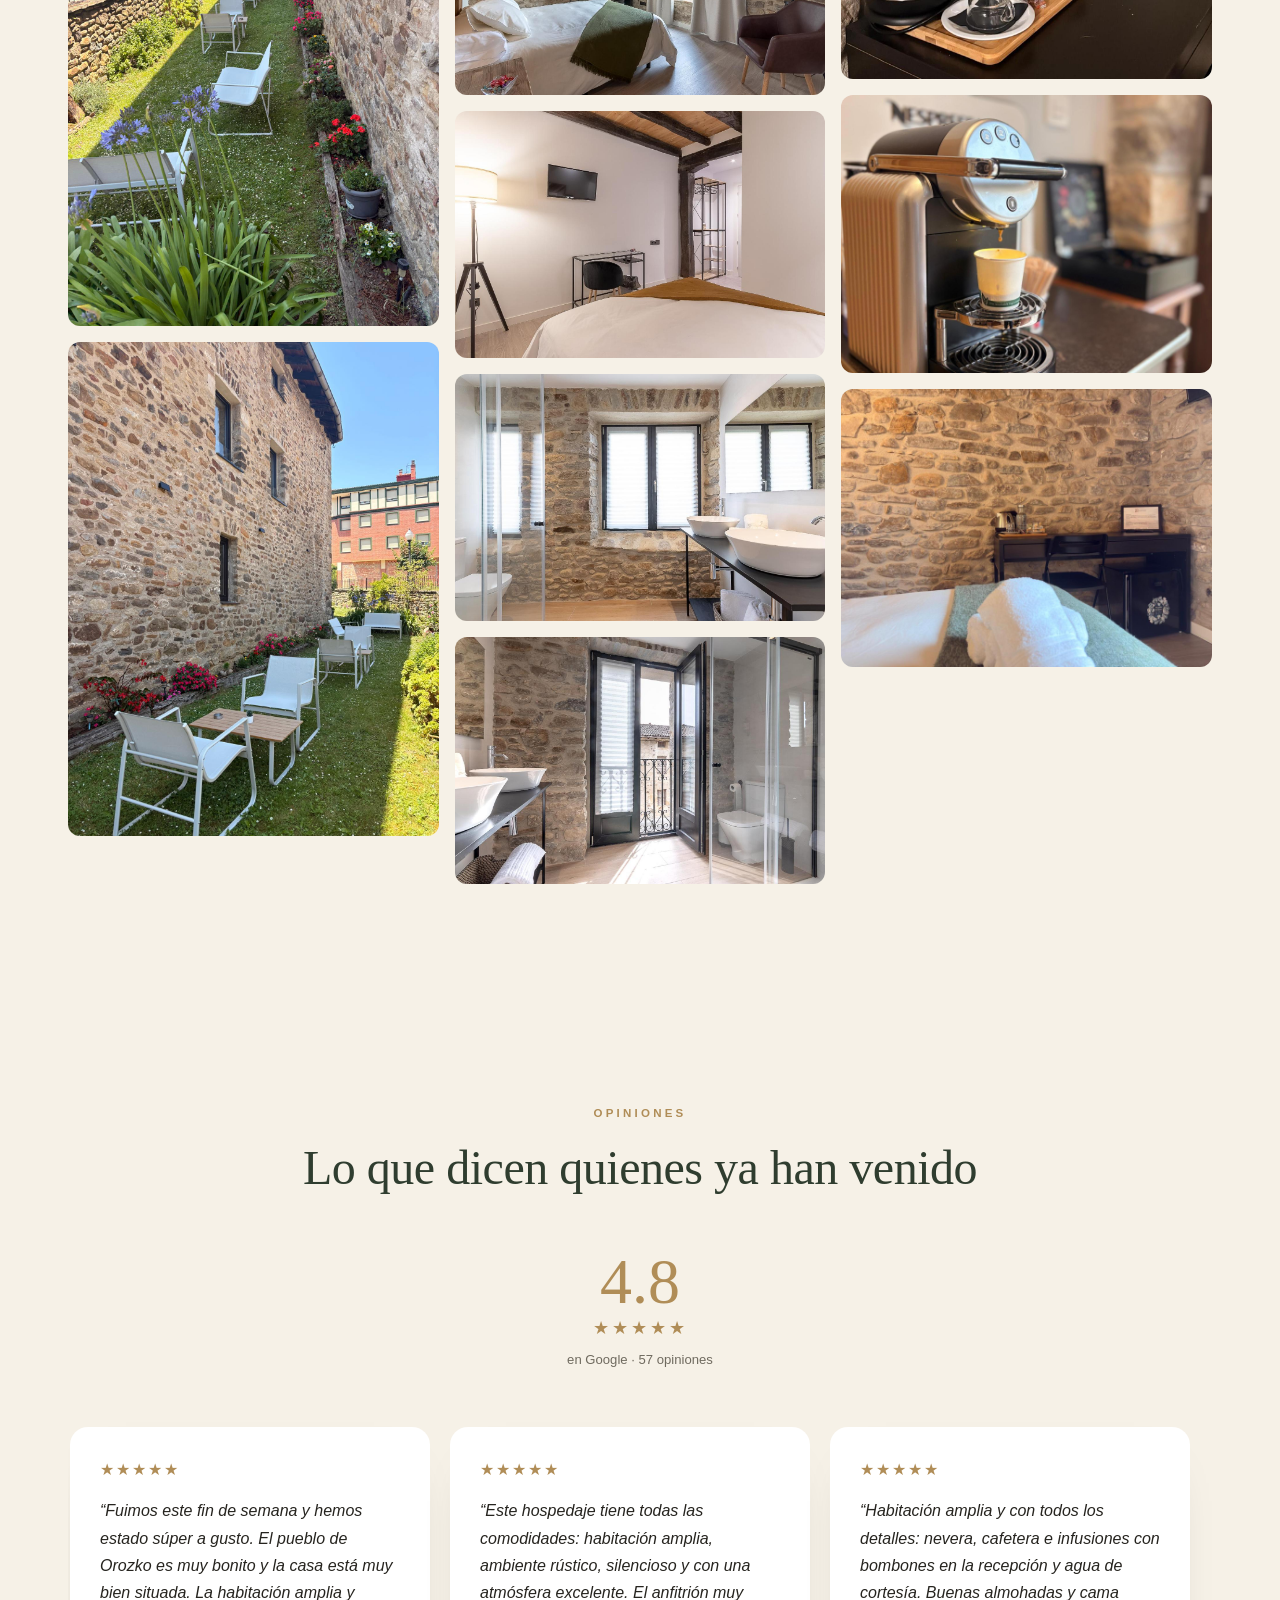
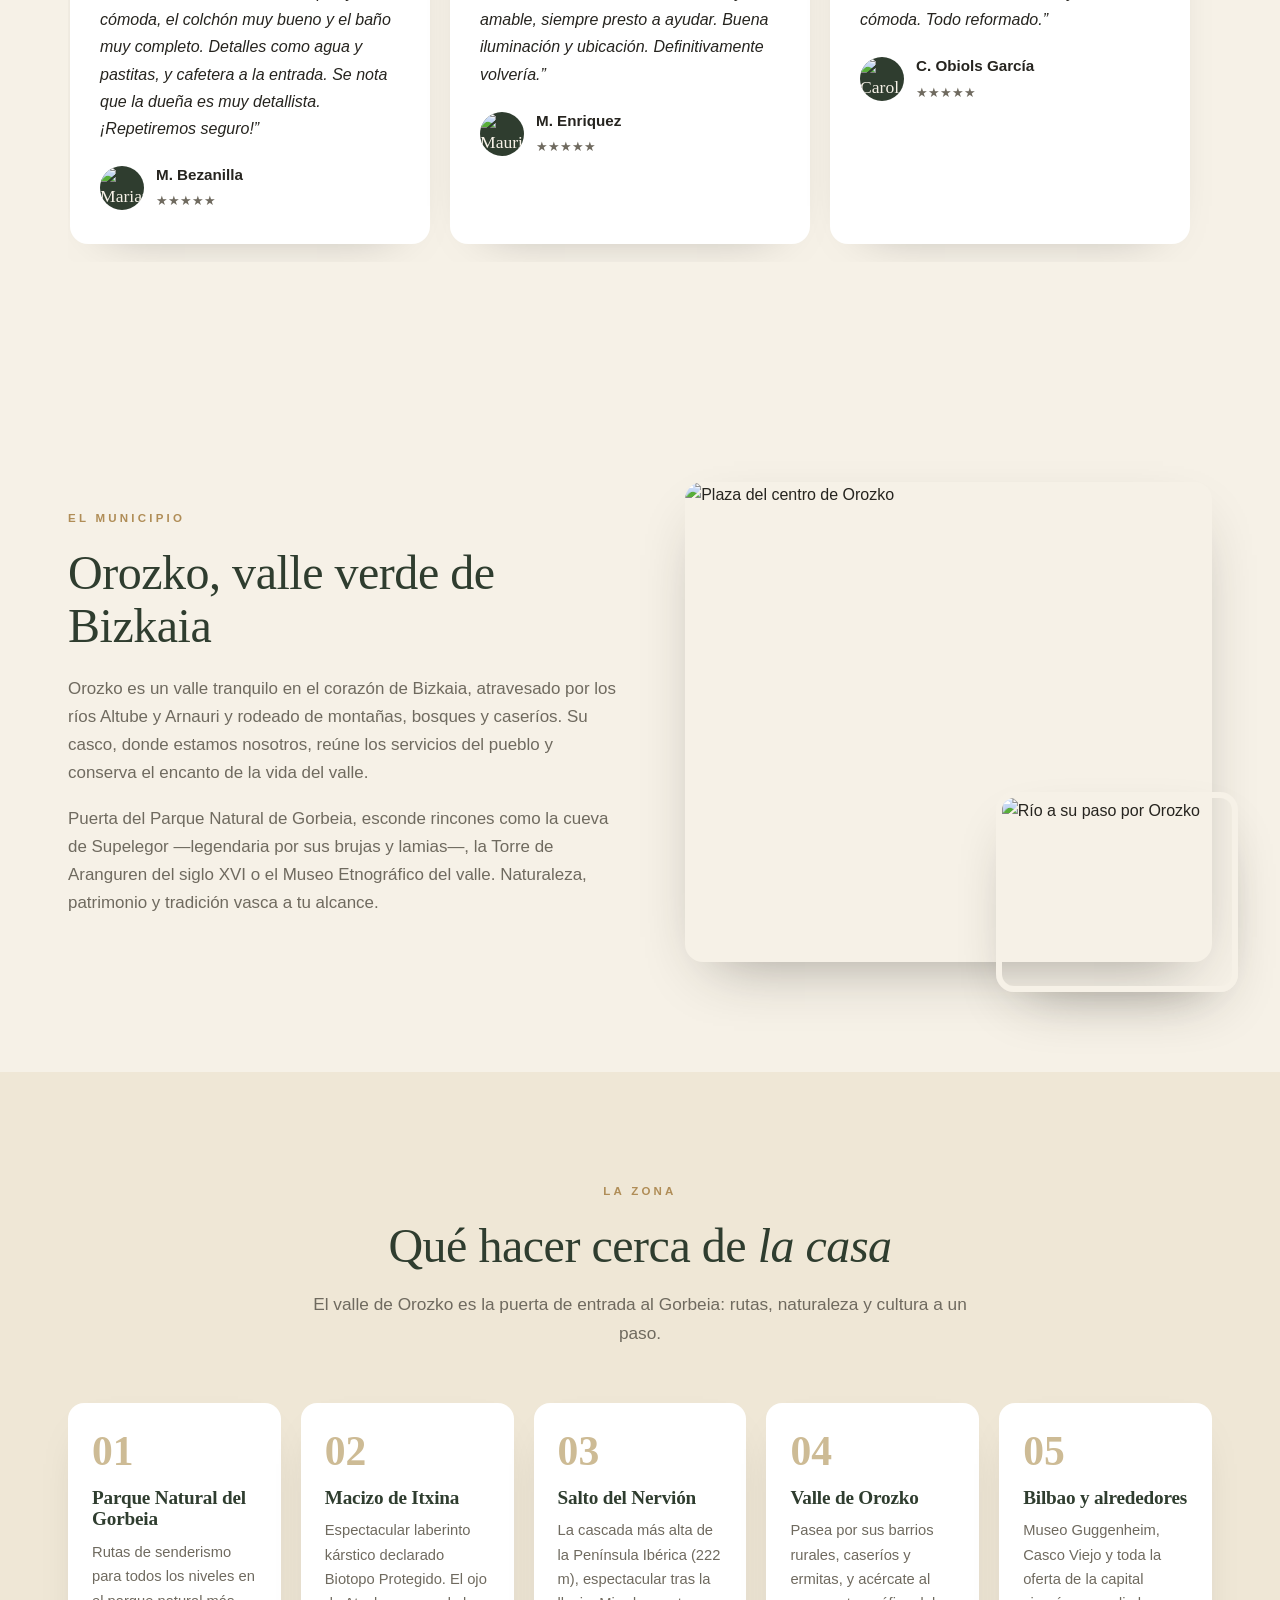
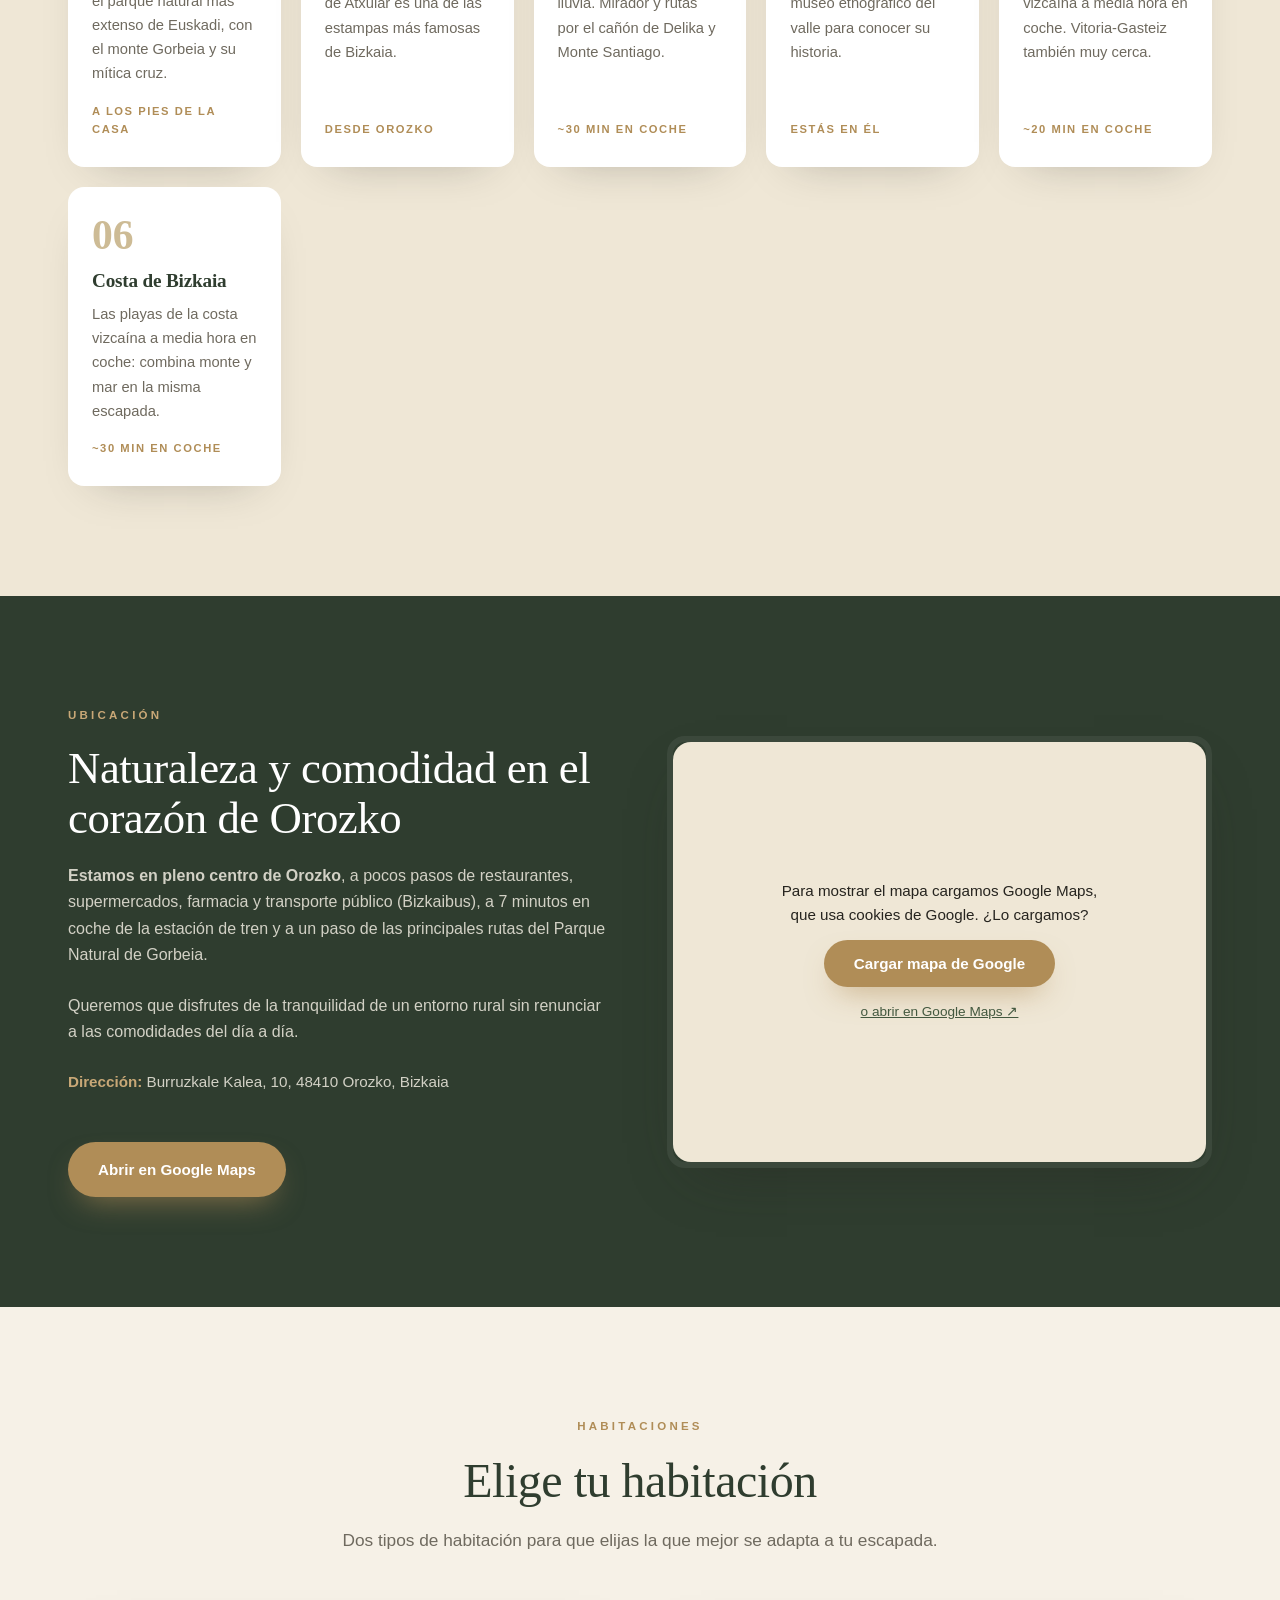
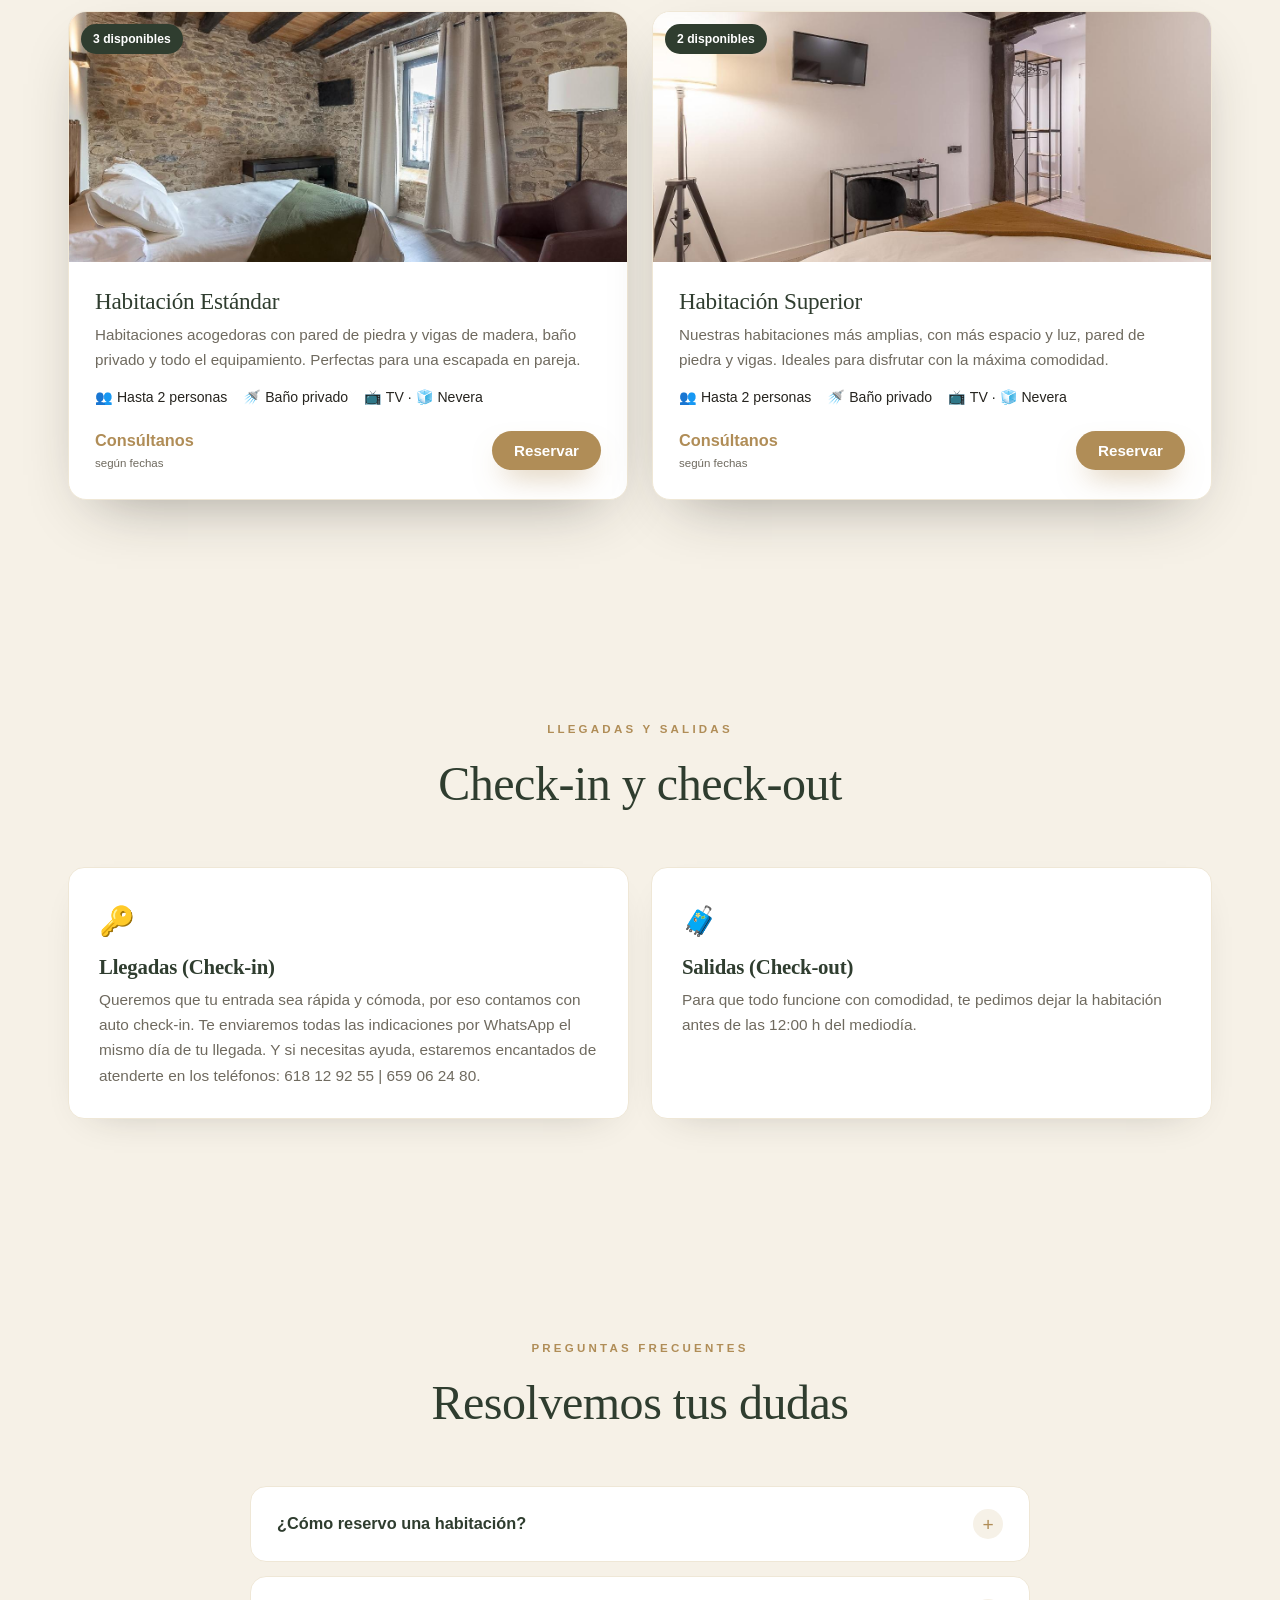
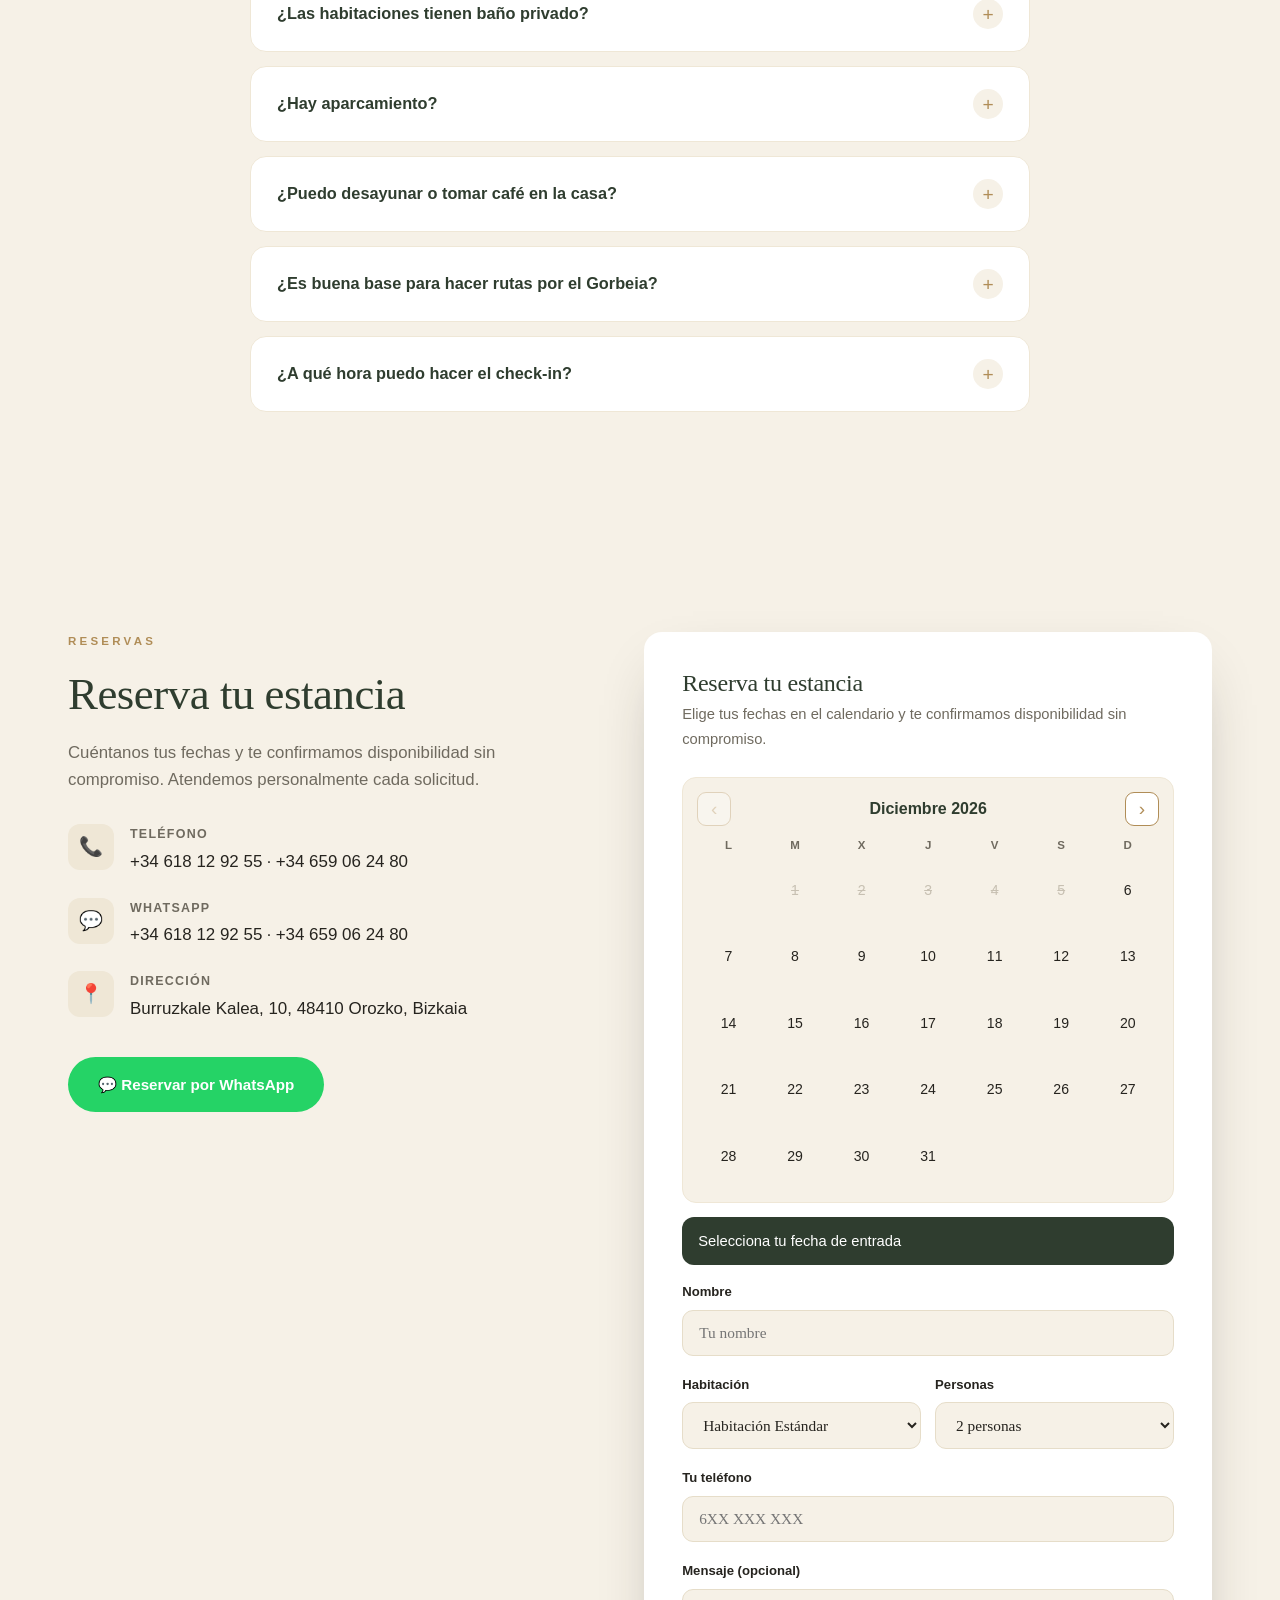
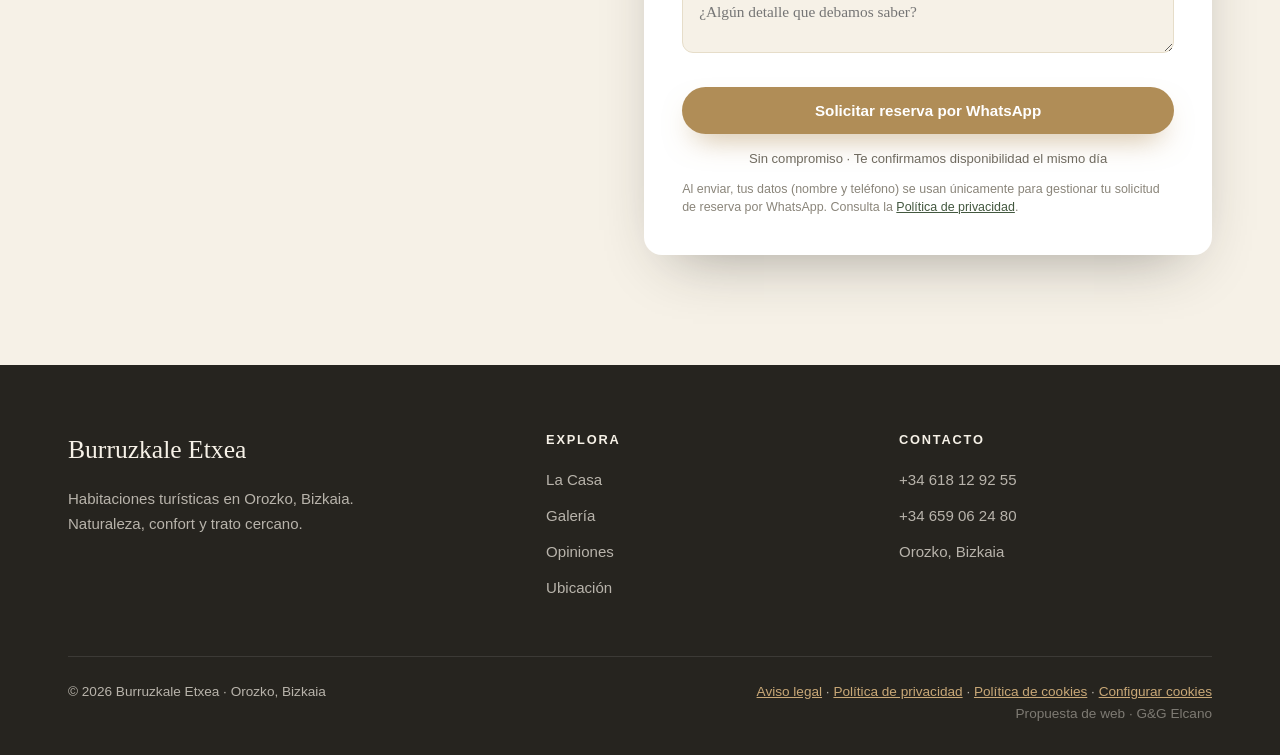
==== commit f4b47a80: "Cumplimiento legal: banner cookies + mapa Google bajo consentimiento, aviso RGPD en formulario, pagi" ====
--- a/index.html
+++ b/index.html
@@ -11,9 +11,27 @@
 <meta property="og:title" content="Burruzkale Etxea · Orozko, Bizkaia">
 <meta property="og:description" content="Habitaciones turísticas en Orozko, Bizkaia. 4.8★ en Google.">
 <meta property="og:image" content="https://burruzkaleetxea.com/img/bk-01.jpg">
-<link rel="preconnect" href="https://fonts.googleapis.com">
-<link rel="preconnect" href="https://fonts.gstatic.com" crossorigin>
-<link href="https://fonts.googleapis.com/css2?family=Fraunces:ital,opsz,wght@0,9..144,300..700;1,9..144,400..600&family=Inter:wght@300;400;500;600;700&display=swap" rel="stylesheet">
+<link rel="stylesheet" href="assets/fonts.css">
+<style>
+/* ---- Cumplimiento: mapa bajo consentimiento, banner cookies, aviso form ---- */
+.loc-map{position:relative}
+#locMapFrame{opacity:0;transition:opacity .4s}
+#locMapFrame.on{opacity:1}
+.map-consent{position:absolute;inset:0;display:flex;flex-direction:column;align-items:center;justify-content:center;gap:14px;text-align:center;padding:26px;background:var(--cream-2,#efe7d6);border-radius:var(--radius,18px);z-index:2}
+.map-consent.hide{display:none}
+.map-consent p{max-width:330px;margin:0;color:var(--ink,#26241f);font-size:.95rem;line-height:1.55}
+.map-consent-alt{font-size:.85rem;color:var(--green-2,#43583f);text-decoration:underline}
+.form-priv{font-size:.78rem;color:#8a857a;margin-top:10px;line-height:1.5}
+.form-priv a{color:var(--green-2,#43583f);text-decoration:underline}
+.foot-legal a{color:var(--gold-light,#c9a877);text-decoration:underline}
+.cookie-banner{position:fixed;left:16px;right:16px;bottom:16px;max-width:560px;margin:0 auto;background:#fff;border:1px solid #e7ddc9;border-radius:16px;box-shadow:0 18px 50px -18px rgba(38,36,31,.55);padding:18px 20px;z-index:9999;display:none;font-size:.9rem;color:#33322c}
+.cookie-banner.show{display:block}
+.cookie-banner a{color:var(--green-2,#43583f);text-decoration:underline}
+.cookie-actions{display:flex;gap:10px;justify-content:flex-end;margin-top:14px;flex-wrap:wrap}
+.ck-btn{border:0;border-radius:10px;padding:10px 20px;font-weight:600;cursor:pointer;font-family:inherit;font-size:.9rem}
+.ck-acc{background:var(--green,#2f3d2f);color:#fff}
+.ck-rej{background:#ece3d6;color:#33322c}
+</style>
 <link rel="stylesheet" href="assets/eguzki.css">
 <script type="application/ld+json">
 {
@@ -375,7 +393,14 @@
     <p style="margin-top:10px;font-size:.95rem"><strong style="color:var(--gold-light)" data-i18n="addrLabel">Dirección:</strong> Burruzkale Kalea, 10, 48410 Orozko, Bizkaia</p>
     <a href="https://www.google.com/maps/search/?api=1&query=43.1062168,-2.9131166" target="_blank" class="btn btn-primary" style="margin-top:24px" data-i18n="ubiBtn">Abrir en Google Maps</a>
   </div>
-  <div class="loc-map reveal"><iframe loading="lazy" referrerpolicy="no-referrer-when-downgrade" src="https://www.google.com/maps?q=43.1062168,-2.9131166&output=embed"></iframe></div>
+  <div class="loc-map reveal" id="locMap">
+    <div class="map-consent" id="mapConsent">
+      <p data-i18n="mapTxt">Para mostrar el mapa cargamos Google Maps, que usa cookies de Google. ¿Lo cargamos?</p>
+      <button type="button" class="btn btn-primary" id="mapAccept" data-i18n="mapBtn">Cargar mapa de Google</button>
+      <a href="https://www.google.com/maps/search/?api=1&query=43.1062168,-2.9131166" target="_blank" rel="noopener" class="map-consent-alt" data-i18n="mapAlt">o abrir en Google Maps ↗</a>
+    </div>
+    <iframe id="locMapFrame" loading="lazy" referrerpolicy="no-referrer-when-downgrade" data-src="https://www.google.com/maps?q=43.1062168,-2.9131166&output=embed" title="Mapa Burruzkale Etxea"></iframe>
+  </div>
 </div></section>
 
 <section class="pad" id="habitaciones"><div class="wrap">
@@ -460,6 +485,7 @@
     <div class="field"><label for="msg" data-i18n="lblMsg">Mensaje (opcional)</label><textarea id="msg" rows="2" data-i18n-ph="phMsg" placeholder="¿Algún detalle que debamos saber?"></textarea></div>
     <button type="submit" class="btn btn-primary" data-i18n="btnSubmit">Solicitar reserva por WhatsApp</button>
     <p class="form-note" data-i18n="formNote">Sin compromiso · Te confirmamos disponibilidad el mismo día</p>
+    <p class="form-priv" data-i18n="formPriv">Al enviar, tus datos (nombre y teléfono) se usan únicamente para gestionar tu solicitud de reserva por WhatsApp. Consulta la <a href="politica-privacidad.html">Política de privacidad</a>.</p>
   </form>
 </div></section>
 
@@ -469,7 +495,8 @@
     <div class="foot-col"><h5 data-i18n="footExplora">Explora</h5><a href="#casa" data-i18n="navCasa">La Casa</a><a href="#galeria" data-i18n="navGaleria">Galería</a><a href="#opiniones" data-i18n="navOpiniones">Opiniones</a><a href="#ubicacion" data-i18n="navUbicacion">Ubicación</a></div>
     <div class="foot-col"><h5 data-i18n="footContacto">Contacto</h5><a href="tel:+34618129255">+34 618 12 92 55</a><a href="tel:+34659062480">+34 659 06 24 80</a><span>Orozko, Bizkaia</span></div>
   </div>
-  <div class="foot-bottom"><span>© 2026 Burruzkale Etxea · Orozko, Bizkaia</span><span><a href="aviso-legal.html" style="color:var(--gold-light);text-decoration:underline" data-i18n="fo_al">Aviso legal</a> · Propuesta de web · G&amp;G Elcano</span></div>
+  <div class="foot-bottom"><span>© 2026 Burruzkale Etxea · Orozko, Bizkaia</span><span class="foot-legal"><a href="aviso-legal.html" data-i18n="fo_al">Aviso legal</a> · <a href="politica-privacidad.html" data-i18n="fo_pp">Política de privacidad</a> · <a href="politica-cookies.html" data-i18n="fo_pc">Política de cookies</a> · <a href="#" data-cookies-config data-i18n="fo_ck">Configurar cookies</a></span></div>
+  <div class="foot-bottom" style="border-top:0;padding-top:0;justify-content:flex-end"><span style="opacity:.6">Propuesta de web · G&amp;G Elcano</span></div>
 </div></footer>
 
 <div class="lightbox" id="lightbox">
@@ -534,7 +561,7 @@
       lblNombre:`Nombre`,phNombre:`Tu nombre`,lblHab:`Habitación`,lblPersonas:`Personas`,
       optEstandar:`Habitación Estándar`,optSuperior:`Habitación Superior`,optIndif:`Indiferente`,opt1p:`1 persona`,opt2p:`2 personas`,
       lblTel:`Tu teléfono`,lblMsg:`Mensaje (opcional)`,phMsg:`¿Algún detalle que debamos saber?`,btnSubmit:`Solicitar reserva por WhatsApp`,formNote:`Sin compromiso · Te confirmamos disponibilidad el mismo día`,
-      footP:`Habitaciones turísticas en Orozko, Bizkaia. Naturaleza, confort y trato cercano.`,footExplora:`Explora`,footContacto:`Contacto`,fo_al:`Aviso legal`,
+      footP:`Habitaciones turísticas en Orozko, Bizkaia. Naturaleza, confort y trato cercano.`,footExplora:`Explora`,footContacto:`Contacto`,fo_al:`Aviso legal`,fo_pp:`Política de privacidad`,fo_pc:`Política de cookies`,fo_ck:`Configurar cookies`,formPriv:`Al enviar, tus datos (nombre y teléfono) se usan únicamente para gestionar tu solicitud de reserva por WhatsApp. Consulta la <a href="politica-privacidad.html">Política de privacidad</a>.`,mapTxt:`Para mostrar el mapa cargamos Google Maps, que usa cookies de Google. ¿Lo cargamos?`,mapBtn:`Cargar mapa de Google`,mapAlt:`o abrir en Google Maps ↗`,ckTxt:`Usamos cookies técnicas necesarias y, solo si lo aceptas, el mapa de Google. <a href="politica-cookies.html">Más información</a>.`,ckAccept:`Aceptar`,ckReject:`Rechazar`,
       oroEye:`El municipio`,oroH2:`Orozko, valle verde de Bizkaia`,oroP1:`Orozko es un valle tranquilo en el corazón de Bizkaia, atravesado por los ríos Altube y Arnauri y rodeado de montañas, bosques y caseríos. Su casco, donde estamos nosotros, reúne los servicios del pueblo y conserva el encanto de la vida del valle.`,oroP2:`Puerta del Parque Natural de Gorbeia, esconde rincones como la cueva de Supelegor —legendaria por sus brujas y lamias—, la Torre de Aranguren del siglo XVI o el Museo Etnográfico del valle. Naturaleza, patrimonio y tradición vasca a tu alcance.`,
       _selIn:`Selecciona tu fecha de entrada`,_selPre:`Entrada: `,_selPost:` · elige la salida`,_nS:`noche`,_nP:`noches`,_need:`⚠️ Elige fechas de entrada y salida`,
       _months:['enero','febrero','marzo','abril','mayo','junio','julio','agosto','septiembre','octubre','noviembre','diciembre'],
@@ -590,7 +617,7 @@
       lblNombre:`Izena`,phNombre:`Zure izena`,lblHab:`Logela`,lblPersonas:`Pertsonak`,
       optEstandar:`Logela Estandarra`,optSuperior:`Logela Superiorra`,optIndif:`Berdin dio`,opt1p:`1 pertsona`,opt2p:`2 pertsona`,
       lblTel:`Zure telefonoa`,lblMsg:`Mezua (aukerakoa)`,phMsg:`Jakin behar dugun xehetasunik?`,btnSubmit:`Eskatu erreserba WhatsApp bidez`,formNote:`Konpromisorik gabe · Egun berean baieztatuko dizugu eskuragarritasuna`,
-      footP:`Logela turistikoak Orozkon, Bizkaian. Natura, erosotasuna eta tratu hurbila.`,footExplora:`Esploratu`,footContacto:`Kontaktua`,fo_al:`Lege oharra`,
+      footP:`Logela turistikoak Orozkon, Bizkaian. Natura, erosotasuna eta tratu hurbila.`,footExplora:`Esploratu`,footContacto:`Kontaktua`,fo_al:`Lege oharra`,fo_pp:`Pribatutasun-politika`,fo_pc:`Cookie-politika`,fo_ck:`Cookieak konfiguratu`,formPriv:`Bidaltzean, zure datuak (izena eta telefonoa) WhatsApp bidezko erreserba-eskaera kudeatzeko soilik erabiltzen dira. Ikus <a href="politica-privacidad.html">Pribatutasun-politika</a>.`,mapTxt:`Mapa erakusteko Google Maps kargatzen dugu, Googleren cookieak erabiltzen dituena. Kargatu?`,mapBtn:`Google Maps kargatu`,mapAlt:`edo Google Maps-en ireki ↗`,ckTxt:`Beharrezko cookie teknikoak erabiltzen ditugu eta, onartzen baduzu soilik, Google Maps. <a href="politica-cookies.html">Informazio gehiago</a>.`,ckAccept:`Onartu`,ckReject:`Ukatu`,
       oroEye:`Udalerria`,oroH2:`Orozko, Bizkaiko haran berdea`,oroP1:`Orozko Bizkaiaren bihotzean dagoen haran lasaia da, Altube eta Arnauri ibaiek zeharkatua eta mendiz, basoz eta baserriz inguratua. Bere herrigunean —gu hemen gaude— herriko zerbitzuak biltzen dira, haraneko bizimoduaren xarma gordez.`,oroP2:`Gorbeiako Parke Naturalaren atea: Supelegorko kobazuloa —sorginen eta lamien kondairez betea—, XVI. mendeko Arangurengo Dorrea edo haraneko Museo Etnografikoa bezalako txokoak gordetzen ditu. Natura, ondarea eta euskal tradizioa zure eskura.`,
       _selIn:`Aukeratu sarrera-data`,_selPre:`Sarrera: `,_selPost:` · aukeratu irteera`,_nS:`gau`,_nP:`gau`,_need:`⚠️ Aukeratu sarrera- eta irteera-datak`,
       _months:['urtarrila','otsaila','martxoa','apirila','maiatza','ekaina','uztaila','abuztua','iraila','urria','azaroa','abendua'],
@@ -646,7 +673,7 @@
       lblNombre:`Name`,phNombre:`Your name`,lblHab:`Room`,lblPersonas:`Guests`,
       optEstandar:`Standard Room`,optSuperior:`Superior Room`,optIndif:`No preference`,opt1p:`1 guest`,opt2p:`2 guests`,
       lblTel:`Your phone`,lblMsg:`Message (optional)`,phMsg:`Anything we should know?`,btnSubmit:`Request booking via WhatsApp`,formNote:`No obligation · We confirm availability the same day`,
-      footP:`Tourist rooms in Orozko, Bizkaia. Nature, comfort and a warm welcome.`,footExplora:`Explore`,footContacto:`Contact`,fo_al:`Legal notice`,
+      footP:`Tourist rooms in Orozko, Bizkaia. Nature, comfort and a warm welcome.`,footExplora:`Explore`,footContacto:`Contact`,fo_al:`Legal notice`,fo_pp:`Privacy policy`,fo_pc:`Cookie policy`,fo_ck:`Cookie settings`,formPriv:`On submitting, your data (name and phone) is used only to handle your booking request via WhatsApp. See our <a href="politica-privacidad.html">Privacy policy</a>.`,mapTxt:`To show the map we load Google Maps, which uses Google cookies. Load it?`,mapBtn:`Load Google Map`,mapAlt:`or open in Google Maps ↗`,ckTxt:`We use necessary technical cookies and, only if you accept, the Google map. <a href="politica-cookies.html">More info</a>.`,ckAccept:`Accept`,ckReject:`Reject`,
       oroEye:`The municipality`,oroH2:`Orozko, the green valley of Bizkaia`,oroP1:`Orozko is a peaceful valley in the heart of Bizkaia, crossed by the Altube and Arnauri rivers and surrounded by mountains, woods and farmhouses. Its town centre —where we are— brings together the village's services while keeping the charm of valley life.`,oroP2:`Gateway to the Gorbeia Natural Park, it hides spots like the Supelegor cave —legendary for its witches and lamias—, the 16th-century Aranguren Tower and the valley's Ethnographic Museum. Nature, heritage and Basque tradition within reach.`,
       _selIn:`Select your check-in date`,_selPre:`Check-in: `,_selPost:` · choose check-out`,_nS:`night`,_nP:`nights`,_need:`⚠️ Choose check-in and check-out dates`,
       _months:['January','February','March','April','May','June','July','August','September','October','November','December'],
@@ -780,5 +807,34 @@
   setTimeout(hide,3500);
 })();
 </script>
+<div class="cookie-banner" id="cookieBanner" role="dialog" aria-live="polite" aria-label="Cookies">
+  <p data-i18n="ckTxt">Usamos cookies técnicas necesarias y, solo si lo aceptas, el mapa de Google. <a href="politica-cookies.html">Más información</a>.</p>
+  <div class="cookie-actions">
+    <button type="button" class="ck-btn ck-rej" id="ckReject" data-i18n="ckReject">Rechazar</button>
+    <button type="button" class="ck-btn ck-acc" id="ckAccept" data-i18n="ckAccept">Aceptar</button>
+  </div>
+</div>
+<script>
+/* Consentimiento de cookies + carga condicional de Google Maps (art. 22.2 LSSI) */
+(function(){
+  var KEY='bk_cookies';
+  var banner=document.getElementById('cookieBanner');
+  var frame=document.getElementById('locMapFrame');
+  var ph=document.getElementById('mapConsent');
+  function loadMap(){ if(frame&&frame.dataset.src&&!frame.src){frame.src=frame.dataset.src;frame.classList.add('on');} if(ph)ph.classList.add('hide'); }
+  function get(){try{return localStorage.getItem(KEY);}catch(e){return null;}}
+  function set(v){try{localStorage.setItem(KEY,v);}catch(e){}}
+  function show(){if(banner)banner.classList.add('show');}
+  function hide(){if(banner)banner.classList.remove('show');}
+  var st=get();
+  if(st==='accepted'){loadMap();}
+  else if(st!=='rejected'){show();}
+  var a=document.getElementById('ckAccept'),r=document.getElementById('ckReject'),m=document.getElementById('mapAccept');
+  if(a)a.addEventListener('click',function(){set('accepted');hide();loadMap();});
+  if(r)r.addEventListener('click',function(){set('rejected');hide();});
+  if(m)m.addEventListener('click',function(){set('accepted');hide();loadMap();});
+  document.querySelectorAll('[data-cookies-config]').forEach(function(el){el.addEventListener('click',function(e){e.preventDefault();try{localStorage.removeItem(KEY);}catch(_){}show();});});
+})();
+</script>
 </body>
 </html>
--- a/assets/fonts.css
+++ b/assets/fonts.css
@@ -0,0 +1,116 @@
+@font-face {
+  font-family: 'Inter';
+  font-style: normal;
+  font-weight: 300;
+  font-display: swap;
+  src: url(fonts/UcC73FwrK3iLTeHuS_nVMrMxCp50SjIa1ZL7.woff2) format('woff2');
+  unicode-range: U+0000-00FF, U+0131, U+0152-0153, U+02BB-02BC, U+02C6, U+02DA, U+02DC, U+0304, U+0308, U+0329, U+2000-206F, U+20AC, U+2122, U+2191, U+2193, U+2212, U+2215, U+FEFF, U+FFFD;
+}
+
+@font-face {
+  font-family: 'Inter';
+  font-style: normal;
+  font-weight: 400;
+  font-display: swap;
+  src: url(fonts/UcC73FwrK3iLTeHuS_nVMrMxCp50SjIa1ZL7.woff2) format('woff2');
+  unicode-range: U+0000-00FF, U+0131, U+0152-0153, U+02BB-02BC, U+02C6, U+02DA, U+02DC, U+0304, U+0308, U+0329, U+2000-206F, U+20AC, U+2122, U+2191, U+2193, U+2212, U+2215, U+FEFF, U+FFFD;
+}
+
+@font-face {
+  font-family: 'Inter';
+  font-style: normal;
+  font-weight: 500;
+  font-display: swap;
+  src: url(fonts/UcC73FwrK3iLTeHuS_nVMrMxCp50SjIa1ZL7.woff2) format('woff2');
+  unicode-range: U+0000-00FF, U+0131, U+0152-0153, U+02BB-02BC, U+02C6, U+02DA, U+02DC, U+0304, U+0308, U+0329, U+2000-206F, U+20AC, U+2122, U+2191, U+2193, U+2212, U+2215, U+FEFF, U+FFFD;
+}
+
+@font-face {
+  font-family: 'Inter';
+  font-style: normal;
+  font-weight: 600;
+  font-display: swap;
+  src: url(fonts/UcC73FwrK3iLTeHuS_nVMrMxCp50SjIa1ZL7.woff2) format('woff2');
+  unicode-range: U+0000-00FF, U+0131, U+0152-0153, U+02BB-02BC, U+02C6, U+02DA, U+02DC, U+0304, U+0308, U+0329, U+2000-206F, U+20AC, U+2122, U+2191, U+2193, U+2212, U+2215, U+FEFF, U+FFFD;
+}
+
+@font-face {
+  font-family: 'Inter';
+  font-style: normal;
+  font-weight: 700;
+  font-display: swap;
+  src: url(fonts/UcC73FwrK3iLTeHuS_nVMrMxCp50SjIa1ZL7.woff2) format('woff2');
+  unicode-range: U+0000-00FF, U+0131, U+0152-0153, U+02BB-02BC, U+02C6, U+02DA, U+02DC, U+0304, U+0308, U+0329, U+2000-206F, U+20AC, U+2122, U+2191, U+2193, U+2212, U+2215, U+FEFF, U+FFFD;
+}
+
+@font-face {
+  font-family: 'Outfit';
+  font-style: normal;
+  font-weight: 400;
+  font-display: swap;
+  src: url(fonts/QGYvz_MVcBeNP4NJtEtq.woff2) format('woff2');
+  unicode-range: U+0000-00FF, U+0131, U+0152-0153, U+02BB-02BC, U+02C6, U+02DA, U+02DC, U+0304, U+0308, U+0329, U+2000-206F, U+20AC, U+2122, U+2191, U+2193, U+2212, U+2215, U+FEFF, U+FFFD;
+}
+
+@font-face {
+  font-family: 'Outfit';
+  font-style: normal;
+  font-weight: 500;
+  font-display: swap;
+  src: url(fonts/QGYvz_MVcBeNP4NJtEtq.woff2) format('woff2');
+  unicode-range: U+0000-00FF, U+0131, U+0152-0153, U+02BB-02BC, U+02C6, U+02DA, U+02DC, U+0304, U+0308, U+0329, U+2000-206F, U+20AC, U+2122, U+2191, U+2193, U+2212, U+2215, U+FEFF, U+FFFD;
+}
+
+@font-face {
+  font-family: 'Outfit';
+  font-style: normal;
+  font-weight: 600;
+  font-display: swap;
+  src: url(fonts/QGYvz_MVcBeNP4NJtEtq.woff2) format('woff2');
+  unicode-range: U+0000-00FF, U+0131, U+0152-0153, U+02BB-02BC, U+02C6, U+02DA, U+02DC, U+0304, U+0308, U+0329, U+2000-206F, U+20AC, U+2122, U+2191, U+2193, U+2212, U+2215, U+FEFF, U+FFFD;
+}
+
+@font-face {
+  font-family: 'Outfit';
+  font-style: normal;
+  font-weight: 700;
+  font-display: swap;
+  src: url(fonts/QGYvz_MVcBeNP4NJtEtq.woff2) format('woff2');
+  unicode-range: U+0000-00FF, U+0131, U+0152-0153, U+02BB-02BC, U+02C6, U+02DA, U+02DC, U+0304, U+0308, U+0329, U+2000-206F, U+20AC, U+2122, U+2191, U+2193, U+2212, U+2215, U+FEFF, U+FFFD;
+}
+
+@font-face {
+  font-family: 'Outfit';
+  font-style: normal;
+  font-weight: 800;
+  font-display: swap;
+  src: url(fonts/QGYvz_MVcBeNP4NJtEtq.woff2) format('woff2');
+  unicode-range: U+0000-00FF, U+0131, U+0152-0153, U+02BB-02BC, U+02C6, U+02DA, U+02DC, U+0304, U+0308, U+0329, U+2000-206F, U+20AC, U+2122, U+2191, U+2193, U+2212, U+2215, U+FEFF, U+FFFD;
+}
+
+@font-face {
+  font-family: 'Outfit';
+  font-style: normal;
+  font-weight: 900;
+  font-display: swap;
+  src: url(fonts/QGYvz_MVcBeNP4NJtEtq.woff2) format('woff2');
+  unicode-range: U+0000-00FF, U+0131, U+0152-0153, U+02BB-02BC, U+02C6, U+02DA, U+02DC, U+0304, U+0308, U+0329, U+2000-206F, U+20AC, U+2122, U+2191, U+2193, U+2212, U+2215, U+FEFF, U+FFFD;
+}
+
+@font-face {
+  font-family: 'Fraunces';
+  font-style: italic;
+  font-weight: 400 600;
+  font-display: swap;
+  src: url(fonts/6NU58FyLNQOQZAnv9ZwNjucMHVn85Ni7emAe9lKqZTnbB-gzTK0K1ChjeveQ.woff2) format('woff2');
+  unicode-range: U+0000-00FF, U+0131, U+0152-0153, U+02BB-02BC, U+02C6, U+02DA, U+02DC, U+0304, U+0308, U+0329, U+2000-206F, U+20AC, U+2122, U+2191, U+2193, U+2212, U+2215, U+FEFF, U+FFFD;
+}
+
+@font-face {
+  font-family: 'Fraunces';
+  font-style: normal;
+  font-weight: 300 700;
+  font-display: swap;
+  src: url(fonts/6NU78FyLNQOQZAnv9bYEvDiIdE9Ea92uemAk_WBq8U_9v0c2Wa0KxC9TeA.woff2) format('woff2');
+  unicode-range: U+0000-00FF, U+0131, U+0152-0153, U+02BB-02BC, U+02C6, U+02DA, U+02DC, U+0304, U+0308, U+0329, U+2000-206F, U+20AC, U+2122, U+2191, U+2193, U+2212, U+2215, U+FEFF, U+FFFD;
+}
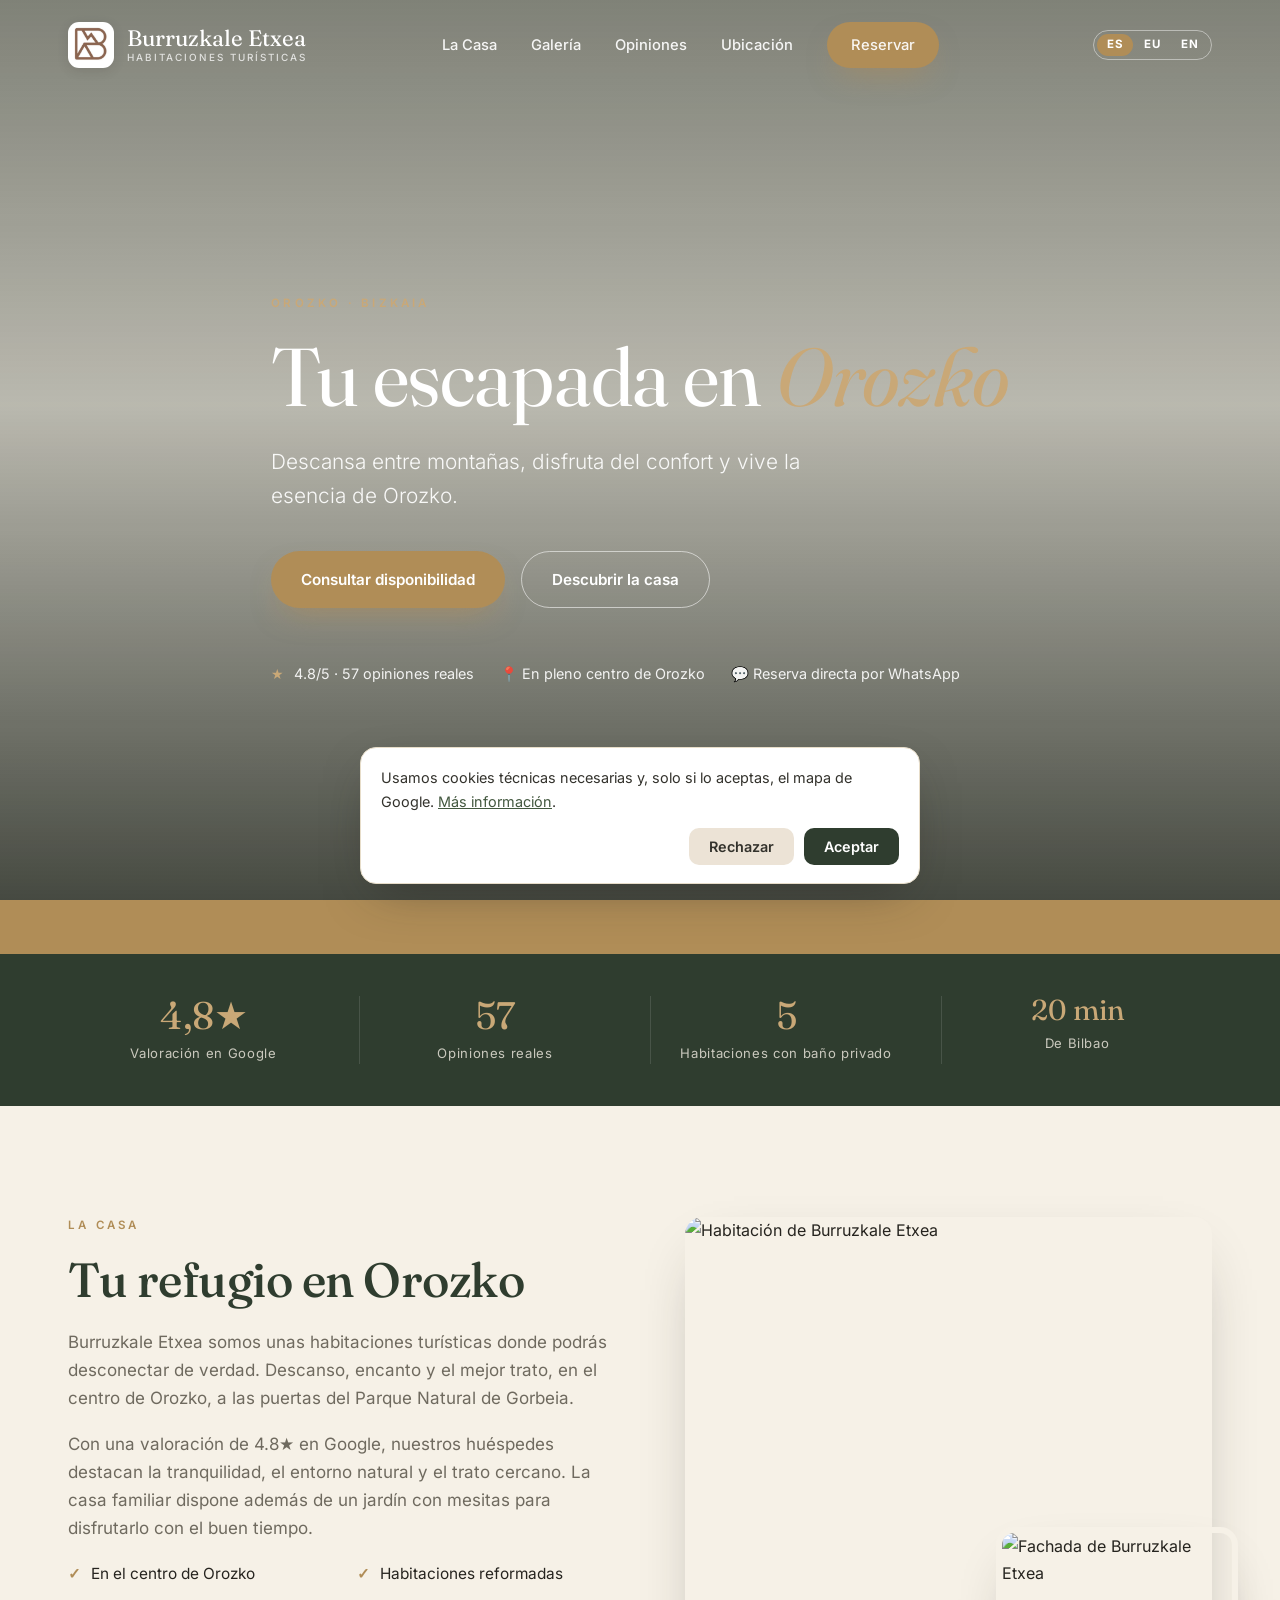
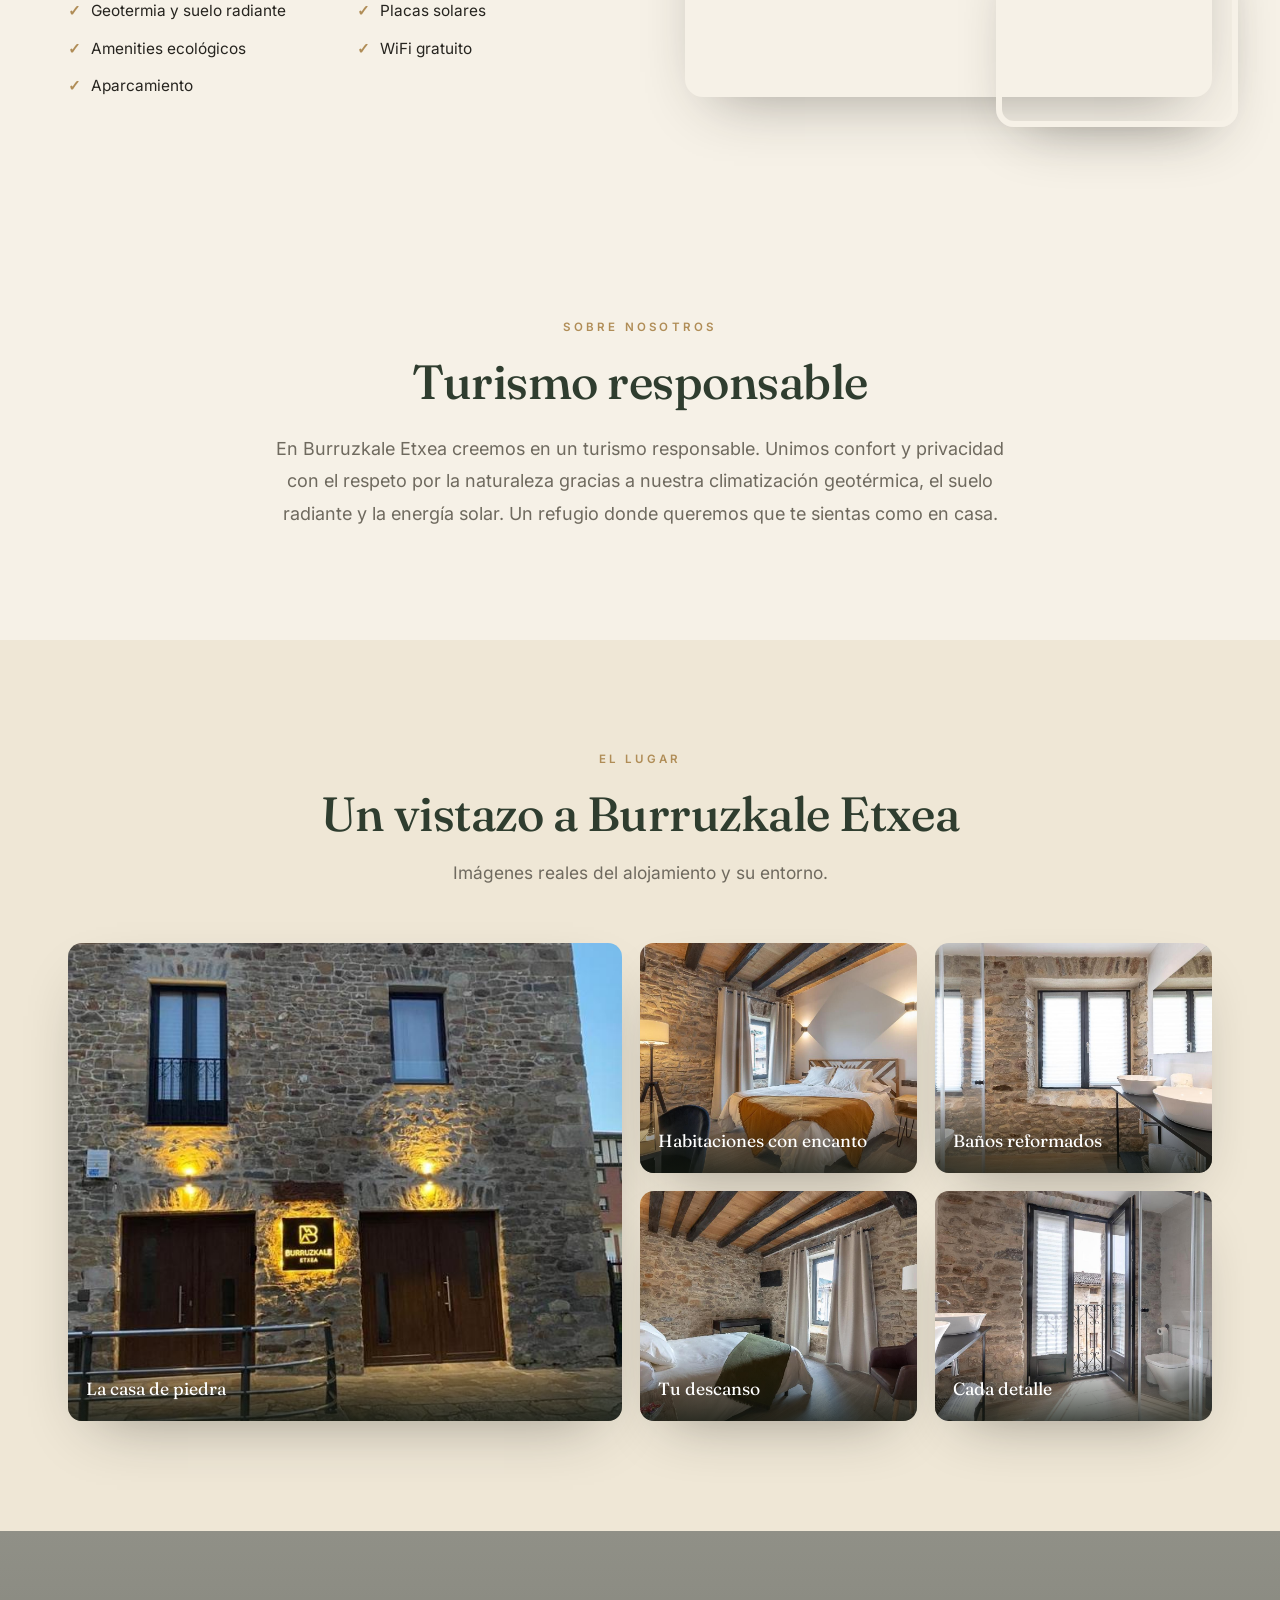
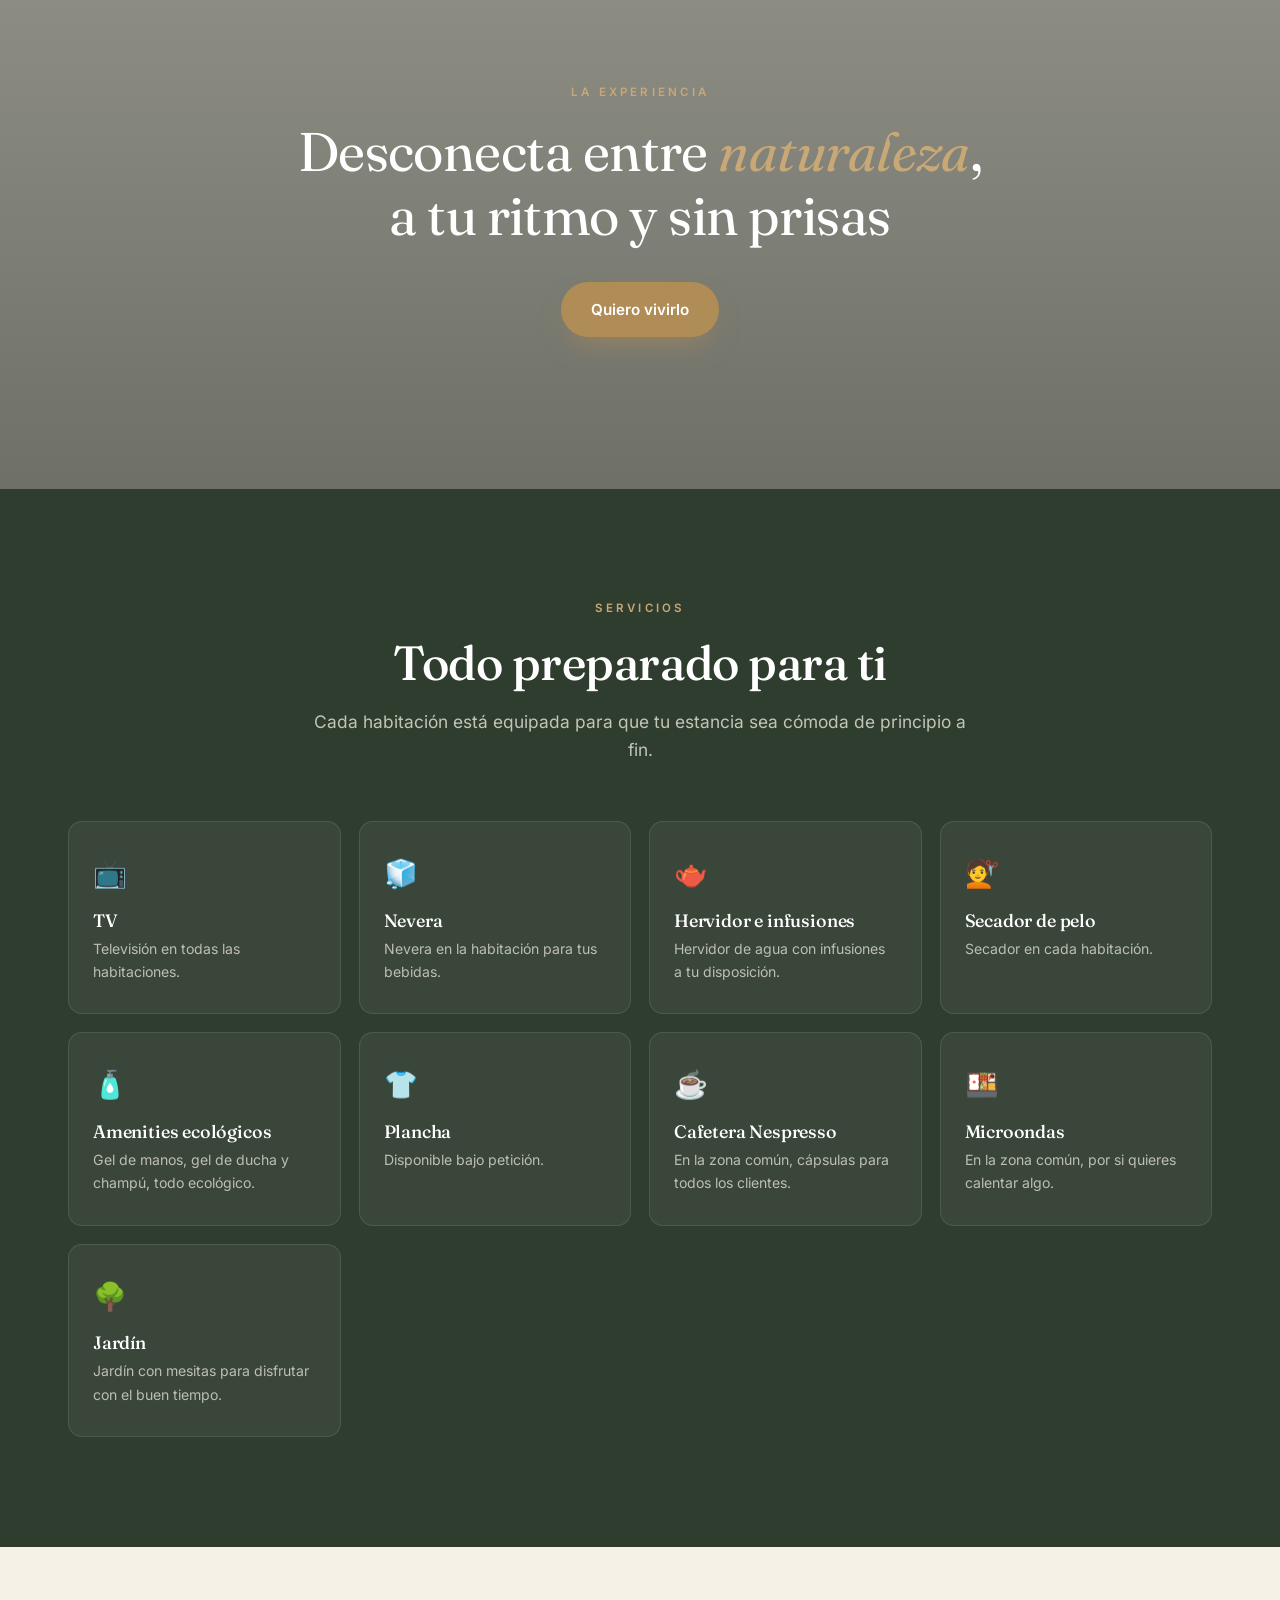
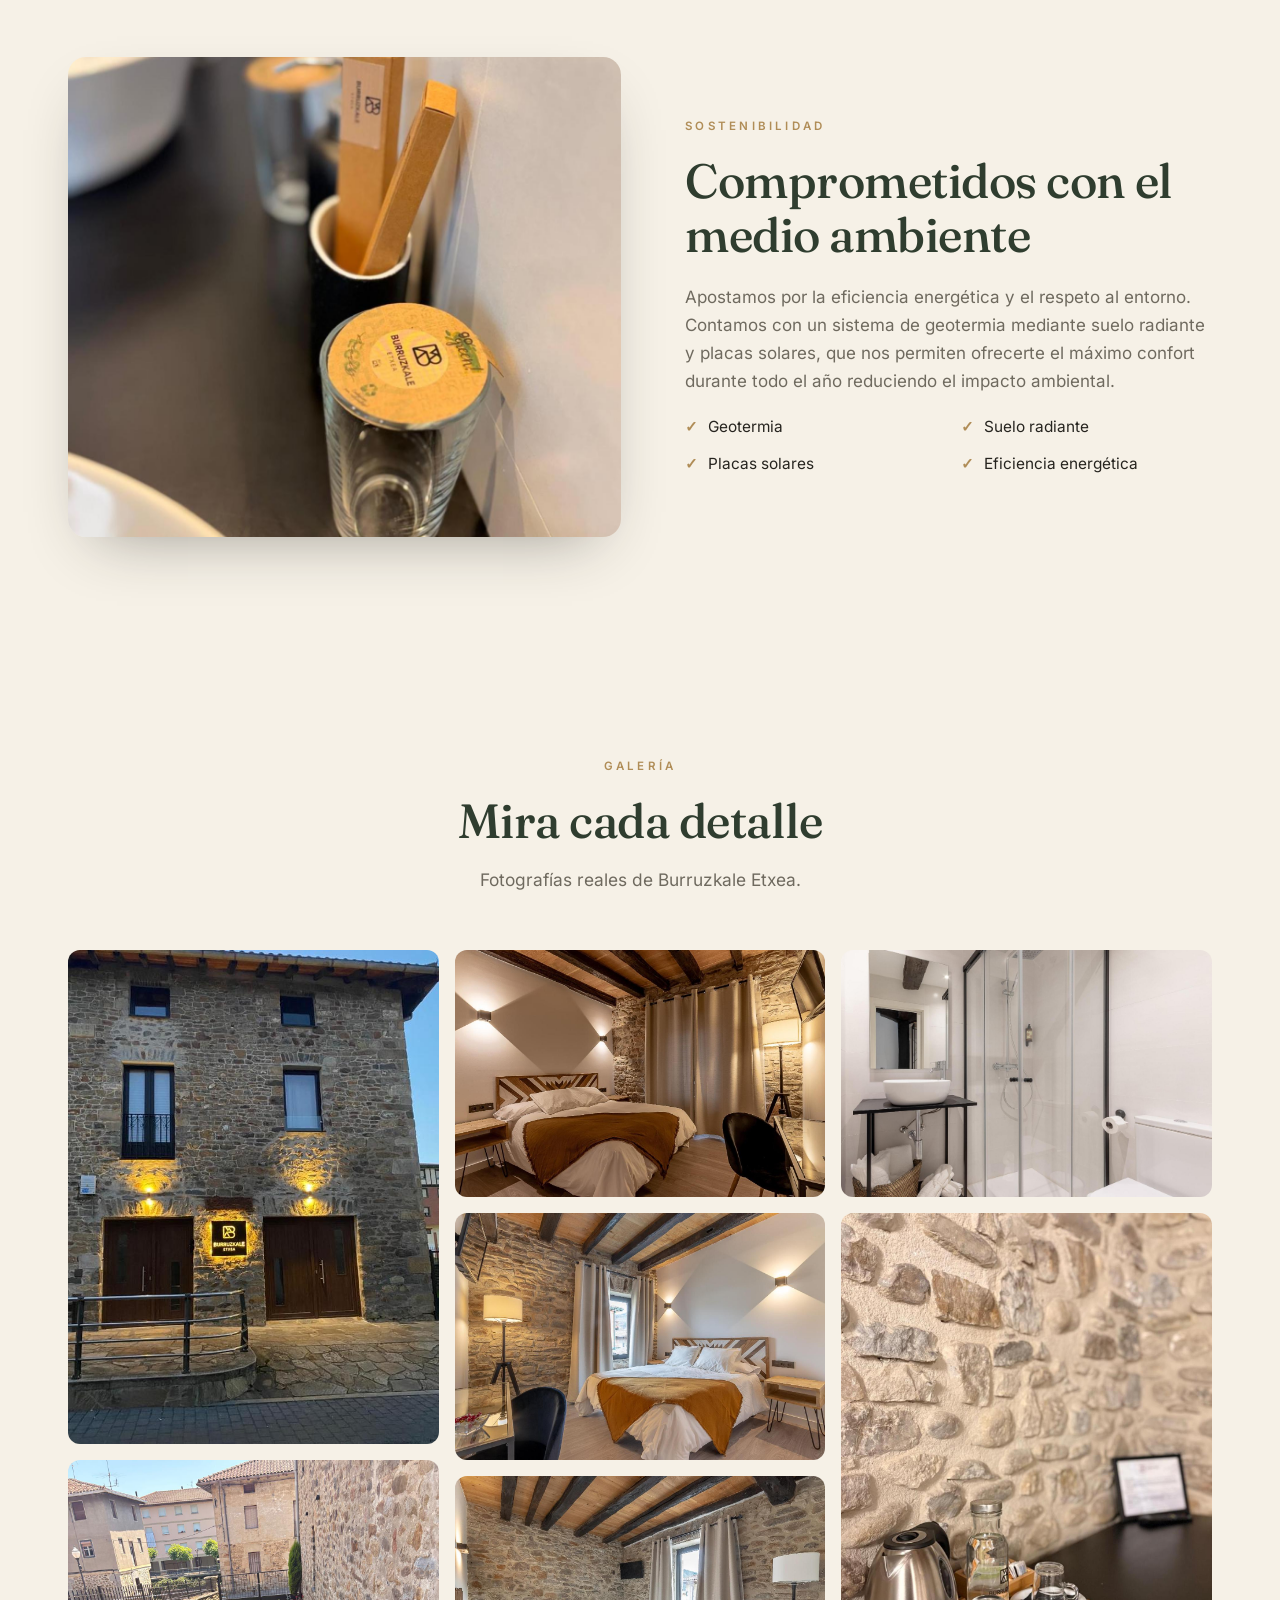
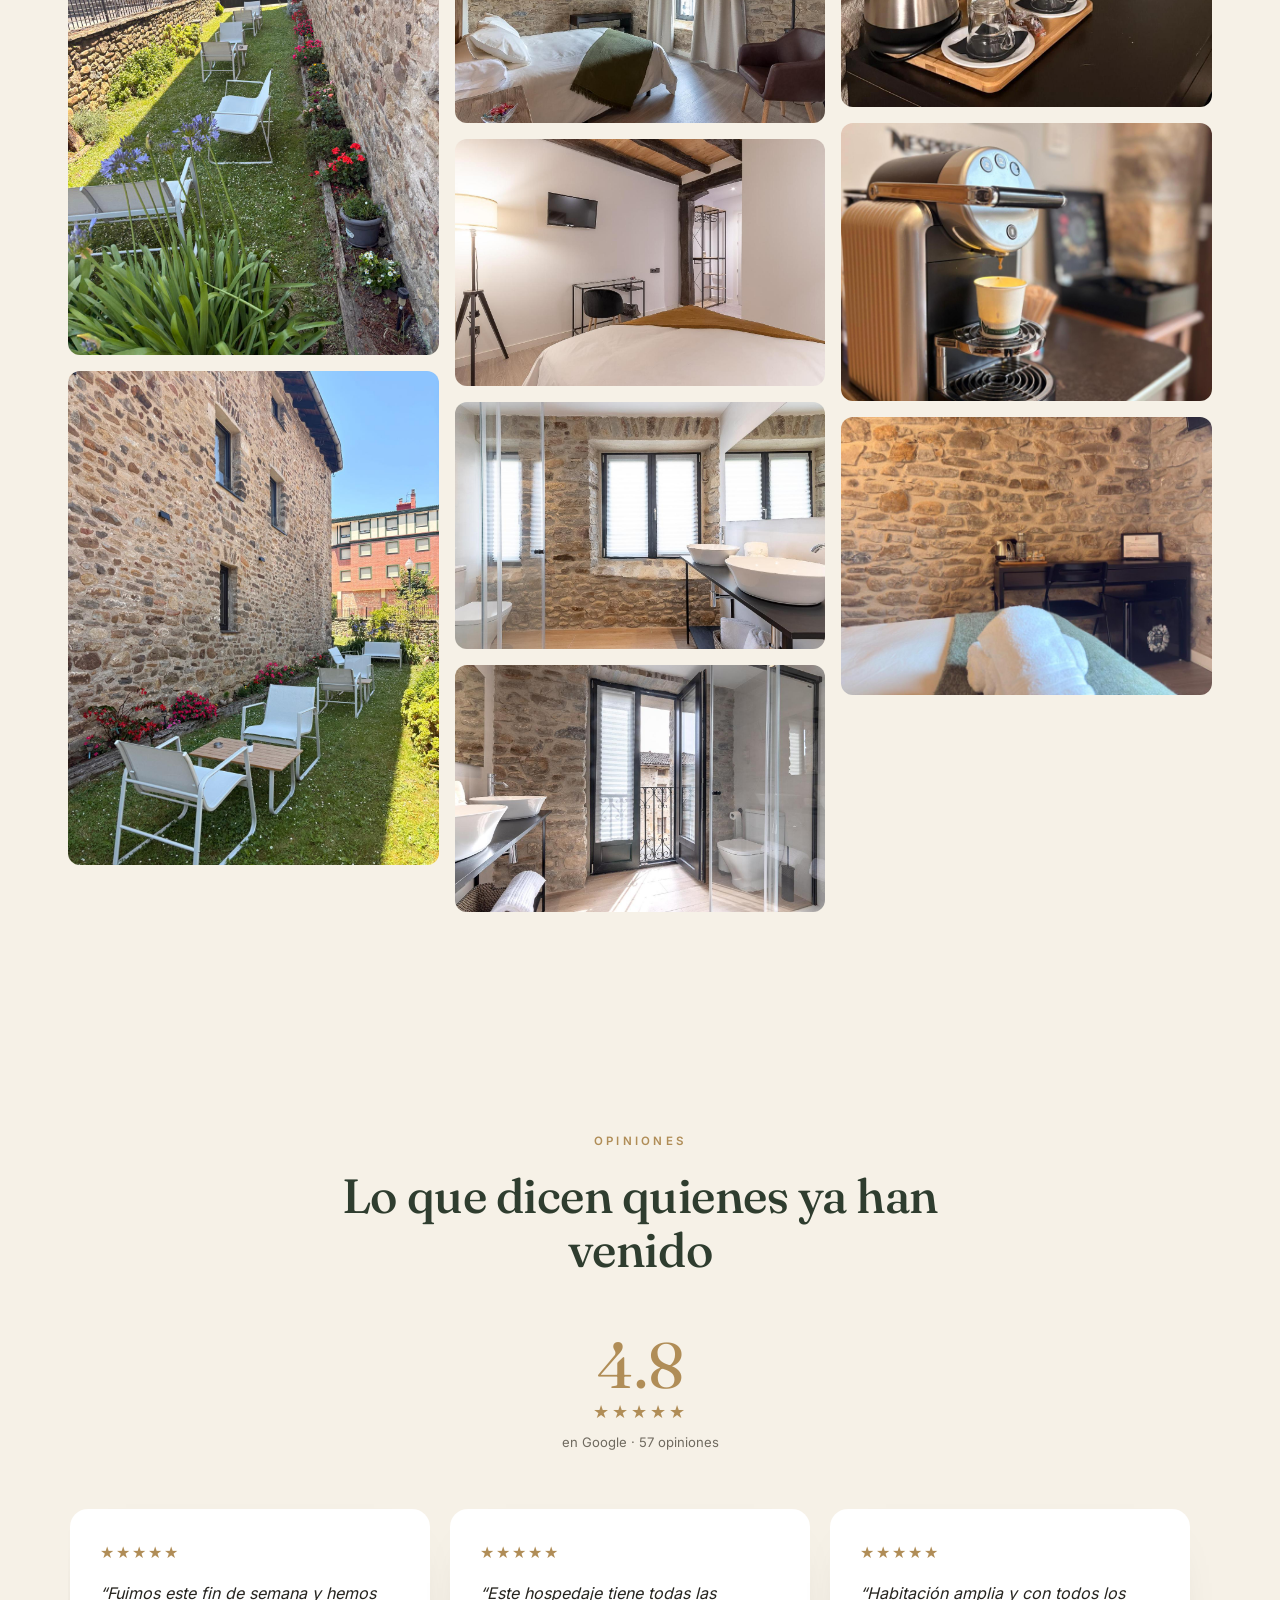
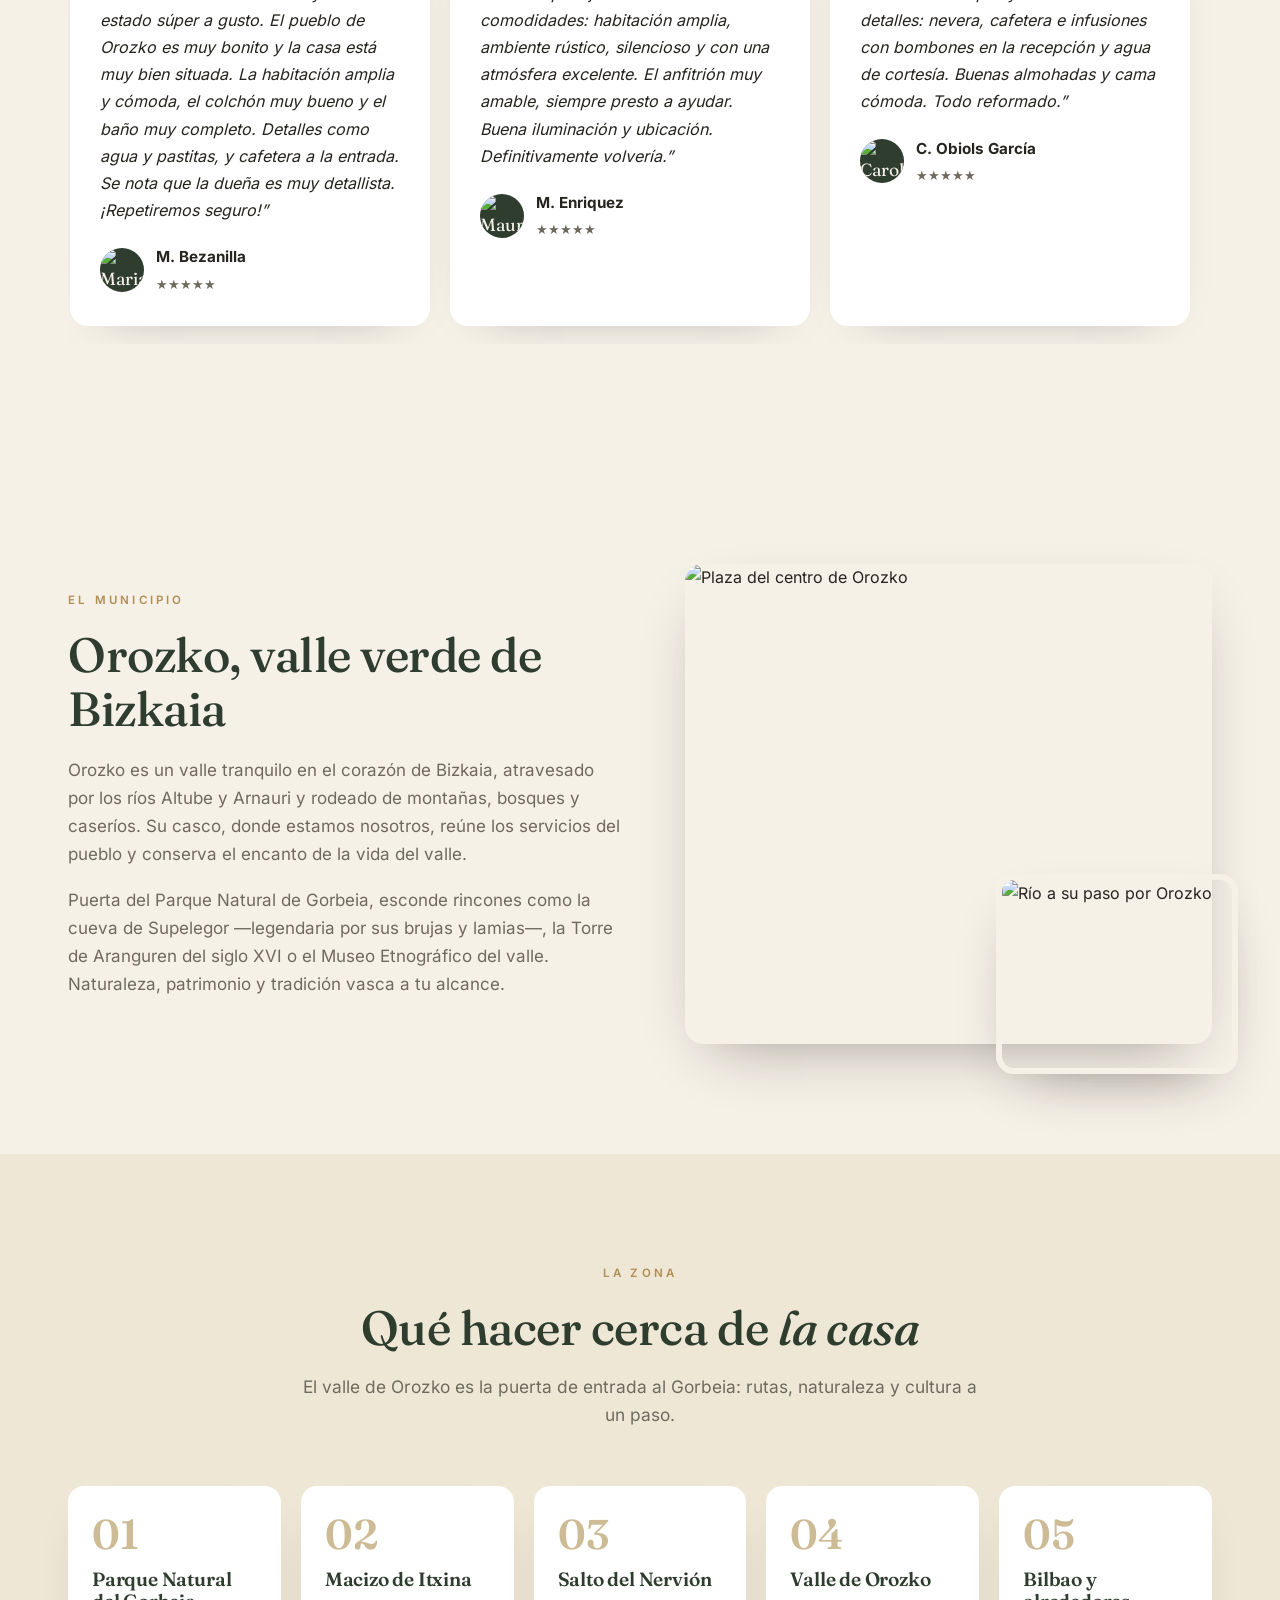
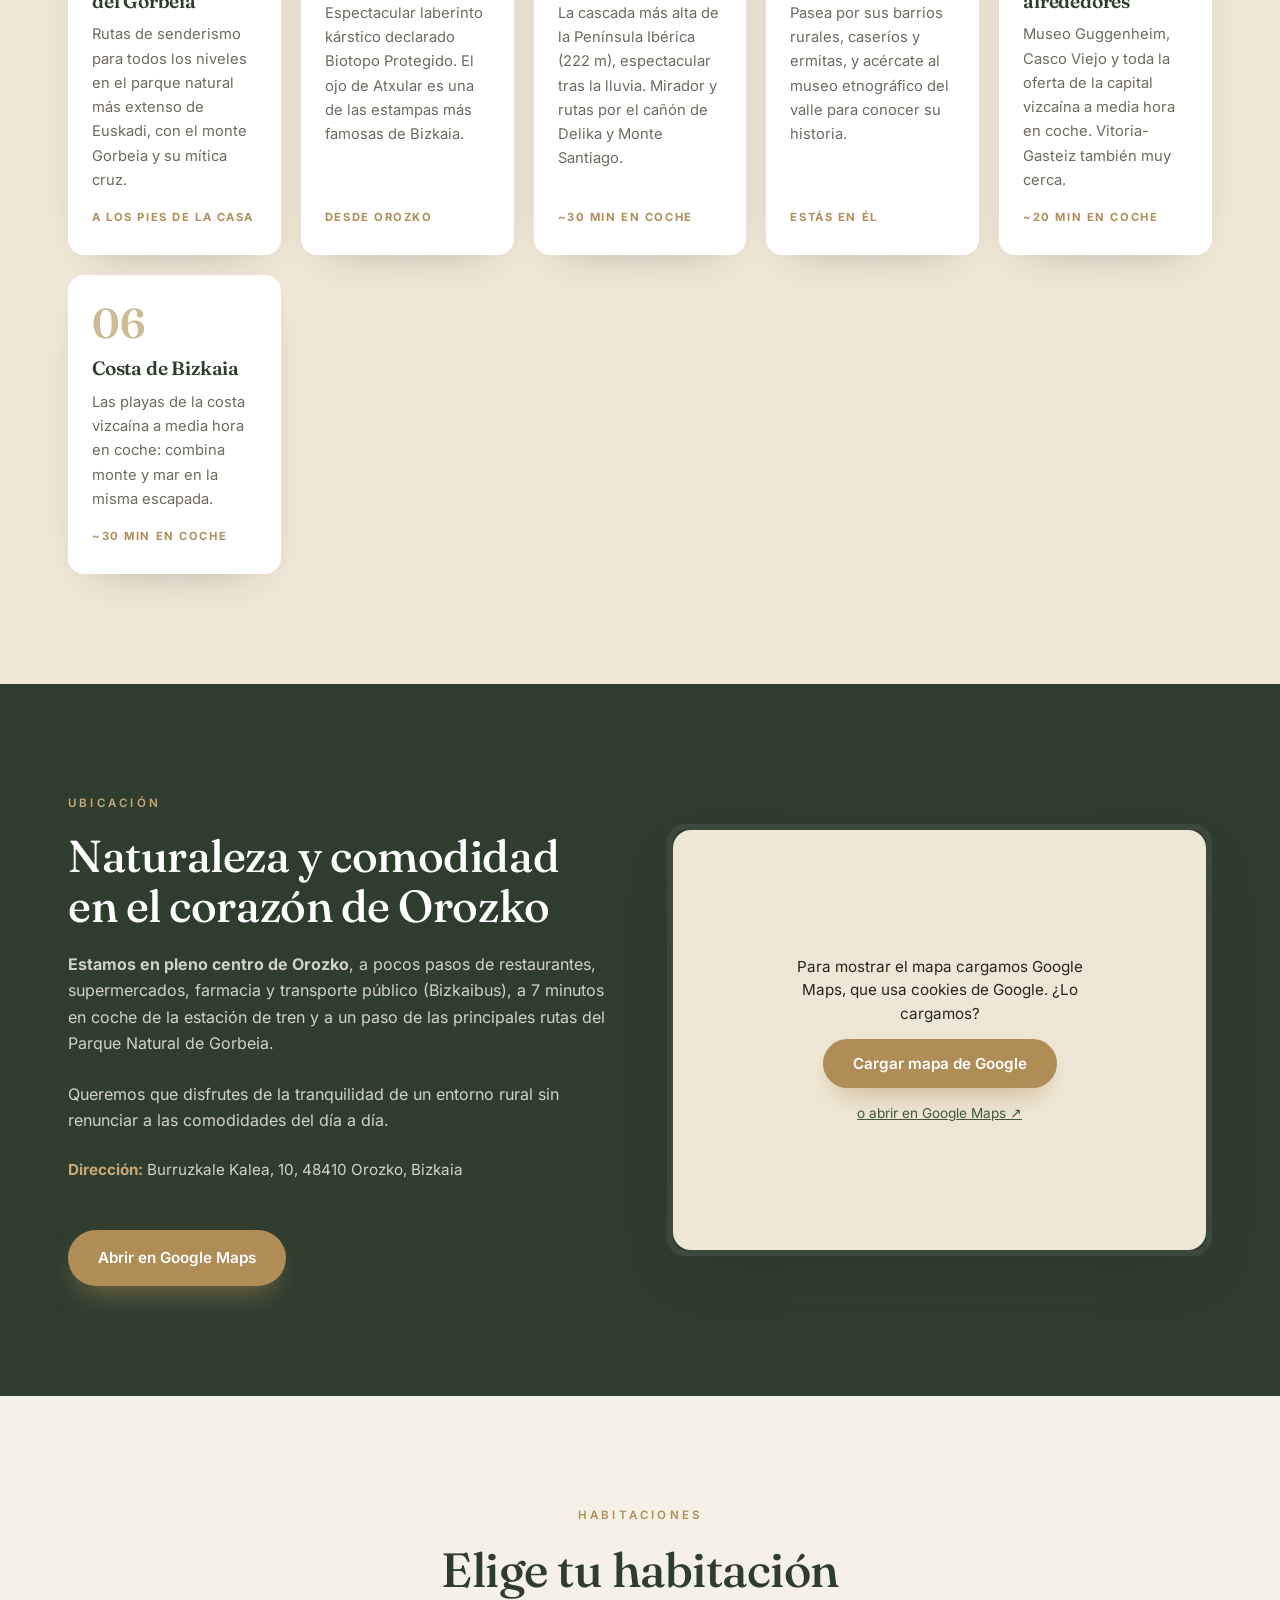
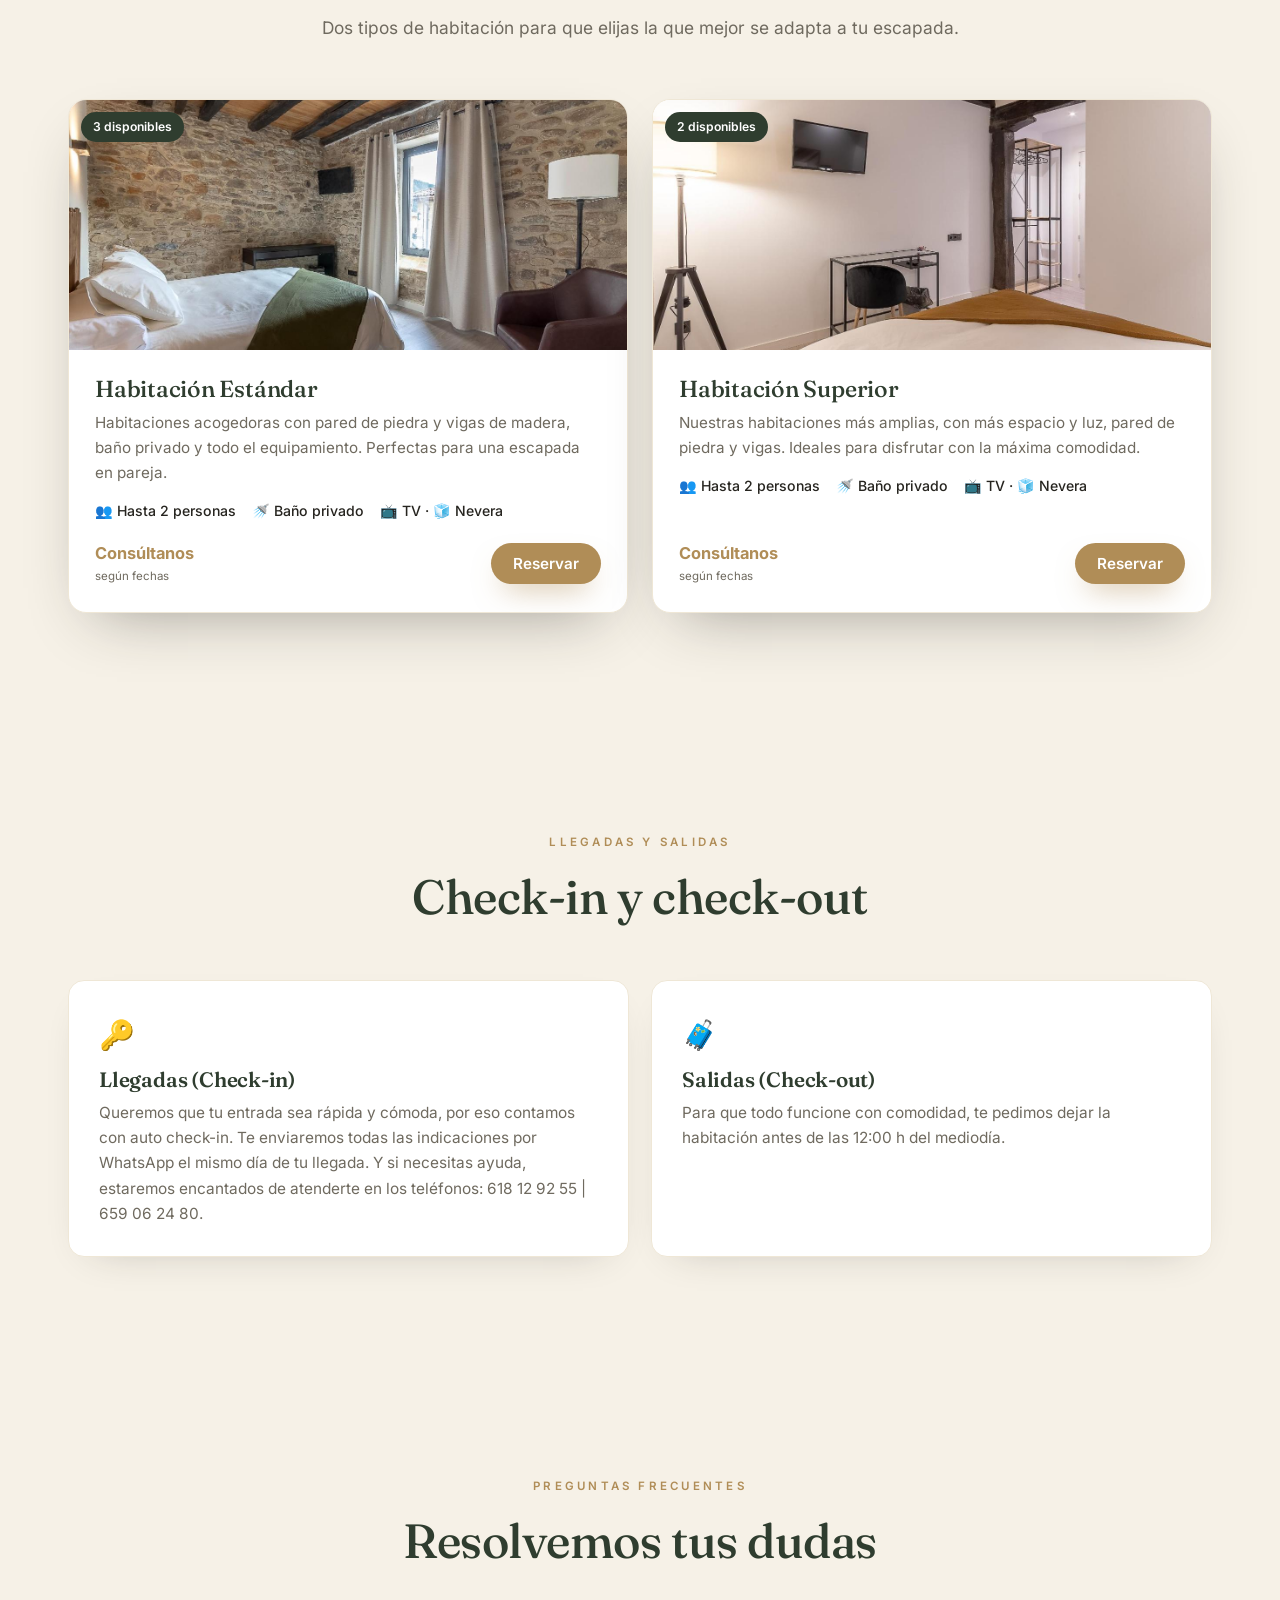
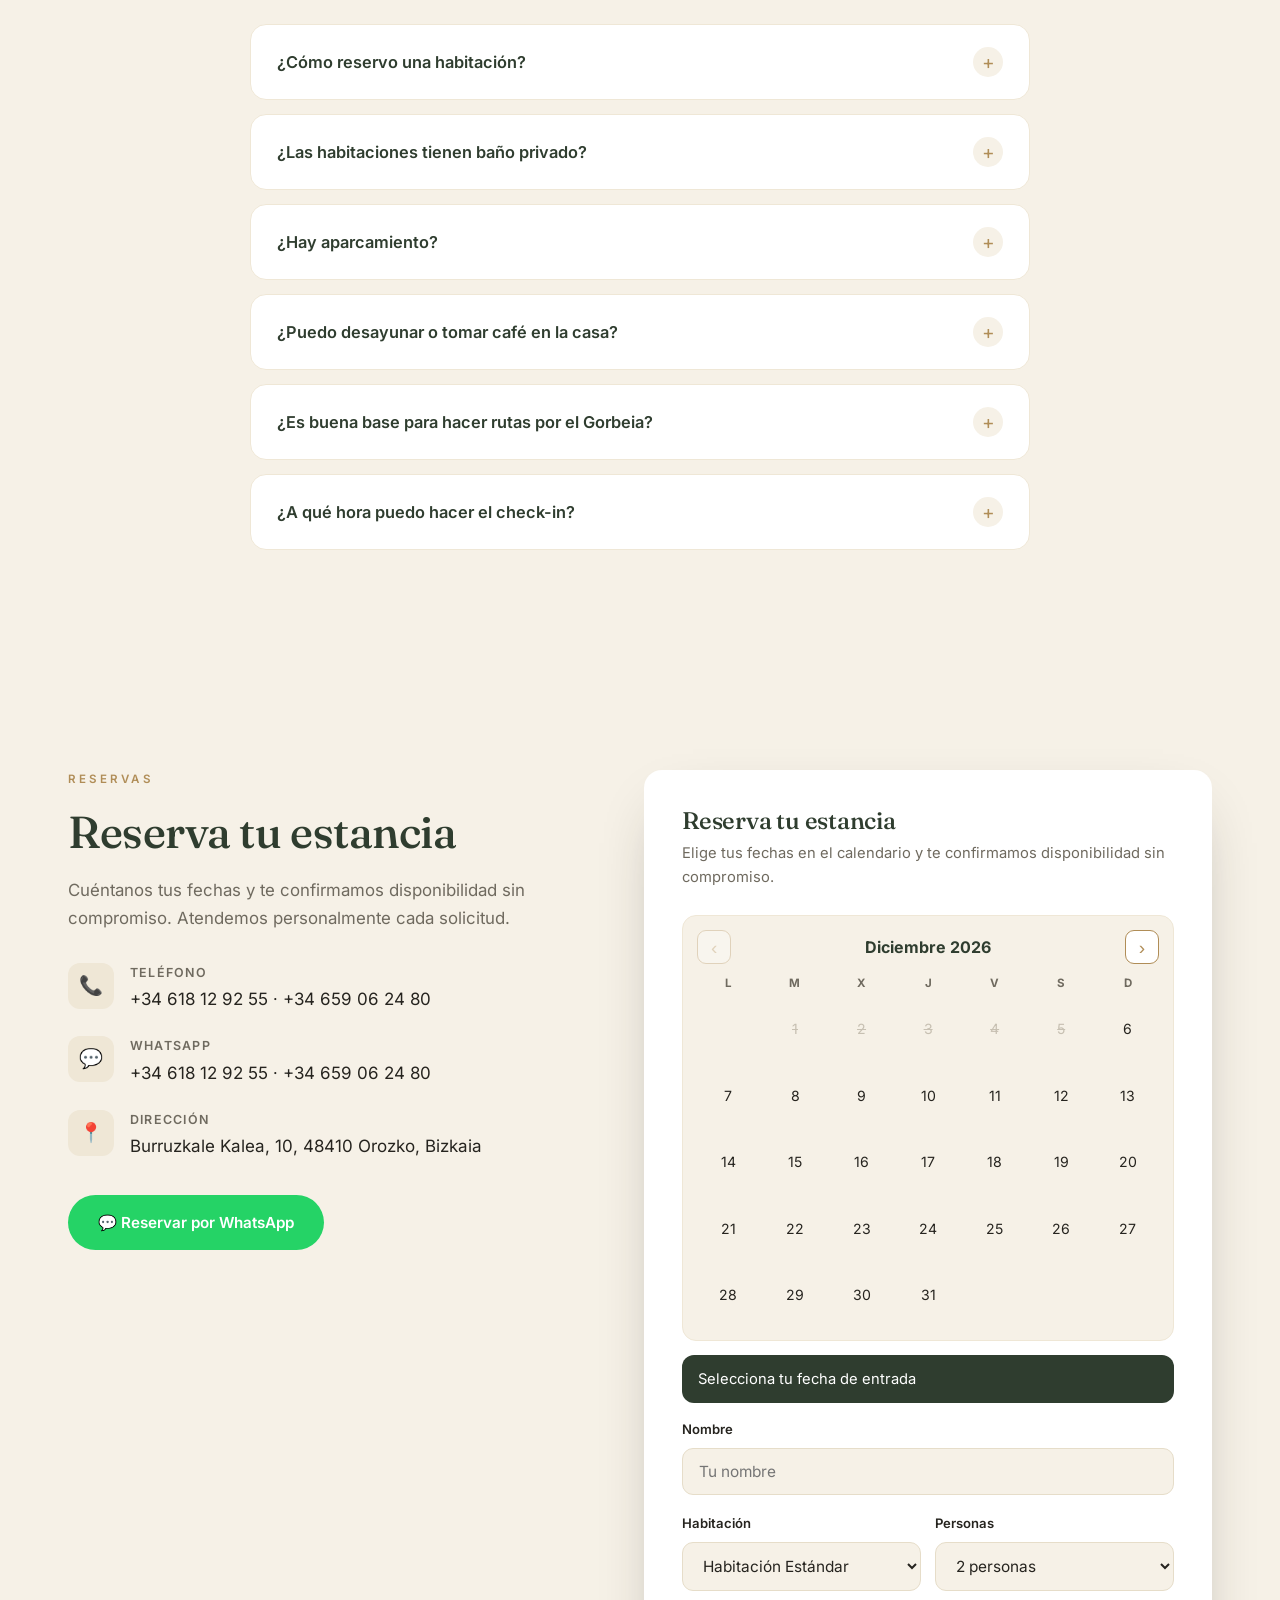
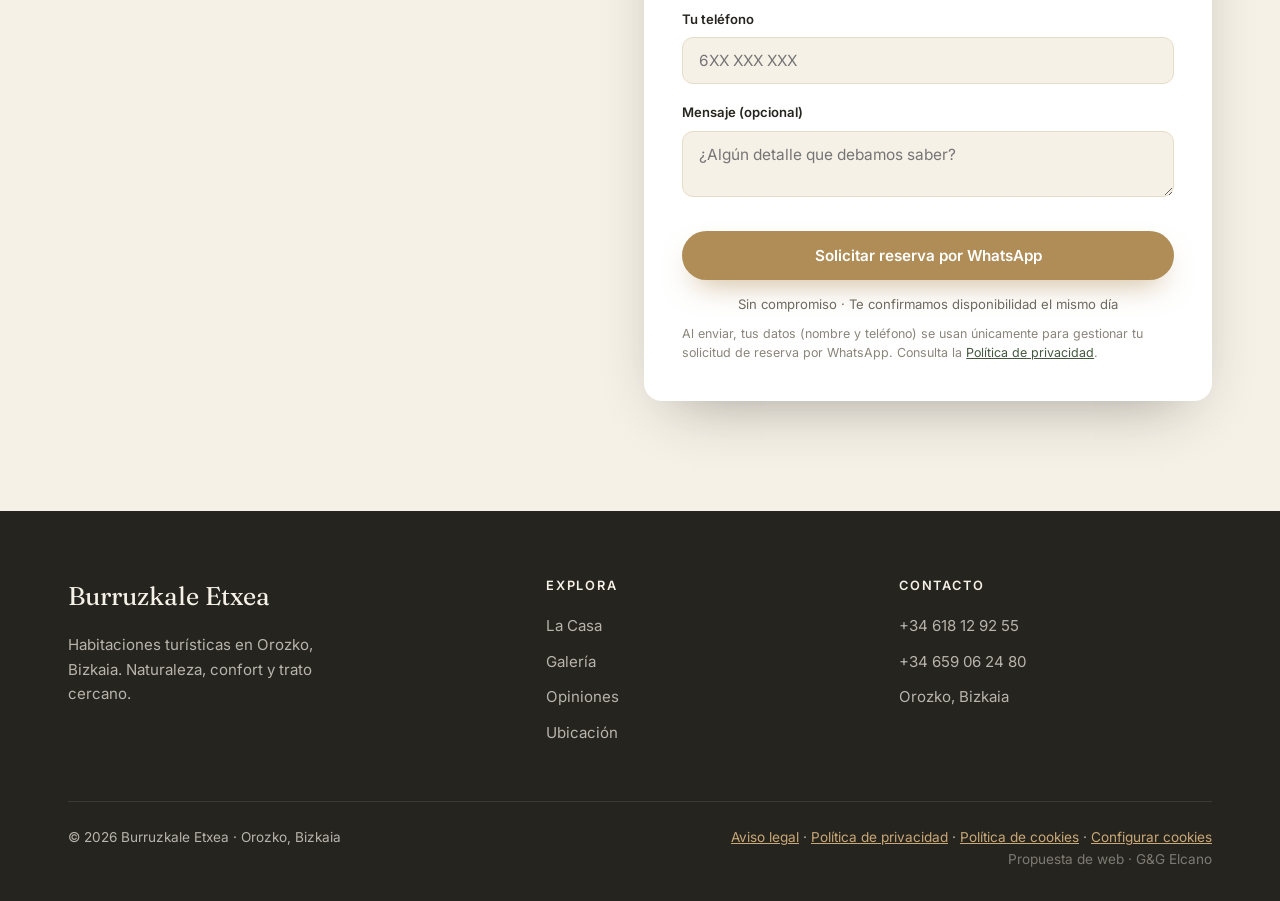
==== commit 068778f3: "CRM reservas: formulario web conecta con worker + panel privado en /reservas/" ====
--- a/index.html
+++ b/index.html
@@ -760,6 +760,20 @@
     const wa=form.dataset.wa,name=form.dataset.name||'el alojamiento';
     const g=id=>{const el=document.getElementById(id);return el?el.value:'';};
     const n=Math.round((checkOut-checkIn)/86400000);
+    // Guarda la reserva en el CRM (best-effort; no bloquea la apertura de WhatsApp)
+    const isoYmd=d=>`${d.getFullYear()}-${String(d.getMonth()+1).padStart(2,'0')}-${String(d.getDate()).padStart(2,'0')}`;
+    try{
+      fetch('https://gg-reservas-erp.josugarciandia.workers.dev/api/reservas',{
+        method:'POST',headers:{'Content-Type':'application/json'},mode:'cors',
+        body:JSON.stringify({
+          restaurante:'burruzkale-etxea',restaurante_nombre:'Burruzkale Etxea',origen:'web',
+          nombre:g('nombre'),telefono:g('tel'),
+          fecha:isoYmd(checkIn),salida:isoYmd(checkOut),noches:n,
+          habitacion:g('habitacion'),comensales:parseInt(g('personas'),10)||'',
+          notas:g('msg'),estado:'pendiente'
+        })
+      }).catch(()=>{});
+    }catch(_){}
     let t=`Hola! Quiero reservar en ${name}.%0A%0A`+
       `👤 ${g('nombre')||'—'}%0A`+
       `📅 Entrada: ${iso(checkIn)}%0A`+
--- a/assets/fonts.css
+++ b/assets/fonts.css
@@ -3,7 +3,7 @@
   font-style: normal;
   font-weight: 300;
   font-display: swap;
-  src: url(fonts/UcC73FwrK3iLTeHuS_nVMrMxCp50SjIa1ZL7.woff2) format('woff2');
+  src: url(../fonts/UcC73FwrK3iLTeHuS_nVMrMxCp50SjIa1ZL7.woff2) format('woff2');
   unicode-range: U+0000-00FF, U+0131, U+0152-0153, U+02BB-02BC, U+02C6, U+02DA, U+02DC, U+0304, U+0308, U+0329, U+2000-206F, U+20AC, U+2122, U+2191, U+2193, U+2212, U+2215, U+FEFF, U+FFFD;
 }
 
@@ -12,7 +12,7 @@
   font-style: normal;
   font-weight: 400;
   font-display: swap;
-  src: url(fonts/UcC73FwrK3iLTeHuS_nVMrMxCp50SjIa1ZL7.woff2) format('woff2');
+  src: url(../fonts/UcC73FwrK3iLTeHuS_nVMrMxCp50SjIa1ZL7.woff2) format('woff2');
   unicode-range: U+0000-00FF, U+0131, U+0152-0153, U+02BB-02BC, U+02C6, U+02DA, U+02DC, U+0304, U+0308, U+0329, U+2000-206F, U+20AC, U+2122, U+2191, U+2193, U+2212, U+2215, U+FEFF, U+FFFD;
 }
 
@@ -21,7 +21,7 @@
   font-style: normal;
   font-weight: 500;
   font-display: swap;
-  src: url(fonts/UcC73FwrK3iLTeHuS_nVMrMxCp50SjIa1ZL7.woff2) format('woff2');
+  src: url(../fonts/UcC73FwrK3iLTeHuS_nVMrMxCp50SjIa1ZL7.woff2) format('woff2');
   unicode-range: U+0000-00FF, U+0131, U+0152-0153, U+02BB-02BC, U+02C6, U+02DA, U+02DC, U+0304, U+0308, U+0329, U+2000-206F, U+20AC, U+2122, U+2191, U+2193, U+2212, U+2215, U+FEFF, U+FFFD;
 }
 
@@ -30,7 +30,7 @@
   font-style: normal;
   font-weight: 600;
   font-display: swap;
-  src: url(fonts/UcC73FwrK3iLTeHuS_nVMrMxCp50SjIa1ZL7.woff2) format('woff2');
+  src: url(../fonts/UcC73FwrK3iLTeHuS_nVMrMxCp50SjIa1ZL7.woff2) format('woff2');
   unicode-range: U+0000-00FF, U+0131, U+0152-0153, U+02BB-02BC, U+02C6, U+02DA, U+02DC, U+0304, U+0308, U+0329, U+2000-206F, U+20AC, U+2122, U+2191, U+2193, U+2212, U+2215, U+FEFF, U+FFFD;
 }
 
@@ -39,7 +39,7 @@
   font-style: normal;
   font-weight: 700;
   font-display: swap;
-  src: url(fonts/UcC73FwrK3iLTeHuS_nVMrMxCp50SjIa1ZL7.woff2) format('woff2');
+  src: url(../fonts/UcC73FwrK3iLTeHuS_nVMrMxCp50SjIa1ZL7.woff2) format('woff2');
   unicode-range: U+0000-00FF, U+0131, U+0152-0153, U+02BB-02BC, U+02C6, U+02DA, U+02DC, U+0304, U+0308, U+0329, U+2000-206F, U+20AC, U+2122, U+2191, U+2193, U+2212, U+2215, U+FEFF, U+FFFD;
 }
 
@@ -48,7 +48,7 @@
   font-style: normal;
   font-weight: 400;
   font-display: swap;
-  src: url(fonts/QGYvz_MVcBeNP4NJtEtq.woff2) format('woff2');
+  src: url(../fonts/QGYvz_MVcBeNP4NJtEtq.woff2) format('woff2');
   unicode-range: U+0000-00FF, U+0131, U+0152-0153, U+02BB-02BC, U+02C6, U+02DA, U+02DC, U+0304, U+0308, U+0329, U+2000-206F, U+20AC, U+2122, U+2191, U+2193, U+2212, U+2215, U+FEFF, U+FFFD;
 }
 
@@ -57,7 +57,7 @@
   font-style: normal;
   font-weight: 500;
   font-display: swap;
-  src: url(fonts/QGYvz_MVcBeNP4NJtEtq.woff2) format('woff2');
+  src: url(../fonts/QGYvz_MVcBeNP4NJtEtq.woff2) format('woff2');
   unicode-range: U+0000-00FF, U+0131, U+0152-0153, U+02BB-02BC, U+02C6, U+02DA, U+02DC, U+0304, U+0308, U+0329, U+2000-206F, U+20AC, U+2122, U+2191, U+2193, U+2212, U+2215, U+FEFF, U+FFFD;
 }
 
@@ -66,7 +66,7 @@
   font-style: normal;
   font-weight: 600;
   font-display: swap;
-  src: url(fonts/QGYvz_MVcBeNP4NJtEtq.woff2) format('woff2');
+  src: url(../fonts/QGYvz_MVcBeNP4NJtEtq.woff2) format('woff2');
   unicode-range: U+0000-00FF, U+0131, U+0152-0153, U+02BB-02BC, U+02C6, U+02DA, U+02DC, U+0304, U+0308, U+0329, U+2000-206F, U+20AC, U+2122, U+2191, U+2193, U+2212, U+2215, U+FEFF, U+FFFD;
 }
 
@@ -75,7 +75,7 @@
   font-style: normal;
   font-weight: 700;
   font-display: swap;
-  src: url(fonts/QGYvz_MVcBeNP4NJtEtq.woff2) format('woff2');
+  src: url(../fonts/QGYvz_MVcBeNP4NJtEtq.woff2) format('woff2');
   unicode-range: U+0000-00FF, U+0131, U+0152-0153, U+02BB-02BC, U+02C6, U+02DA, U+02DC, U+0304, U+0308, U+0329, U+2000-206F, U+20AC, U+2122, U+2191, U+2193, U+2212, U+2215, U+FEFF, U+FFFD;
 }
 
@@ -84,7 +84,7 @@
   font-style: normal;
   font-weight: 800;
   font-display: swap;
-  src: url(fonts/QGYvz_MVcBeNP4NJtEtq.woff2) format('woff2');
+  src: url(../fonts/QGYvz_MVcBeNP4NJtEtq.woff2) format('woff2');
   unicode-range: U+0000-00FF, U+0131, U+0152-0153, U+02BB-02BC, U+02C6, U+02DA, U+02DC, U+0304, U+0308, U+0329, U+2000-206F, U+20AC, U+2122, U+2191, U+2193, U+2212, U+2215, U+FEFF, U+FFFD;
 }
 
@@ -93,7 +93,7 @@
   font-style: normal;
   font-weight: 900;
   font-display: swap;
-  src: url(fonts/QGYvz_MVcBeNP4NJtEtq.woff2) format('woff2');
+  src: url(../fonts/QGYvz_MVcBeNP4NJtEtq.woff2) format('woff2');
   unicode-range: U+0000-00FF, U+0131, U+0152-0153, U+02BB-02BC, U+02C6, U+02DA, U+02DC, U+0304, U+0308, U+0329, U+2000-206F, U+20AC, U+2122, U+2191, U+2193, U+2212, U+2215, U+FEFF, U+FFFD;
 }
 
@@ -102,7 +102,7 @@
   font-style: italic;
   font-weight: 400 600;
   font-display: swap;
-  src: url(fonts/6NU58FyLNQOQZAnv9ZwNjucMHVn85Ni7emAe9lKqZTnbB-gzTK0K1ChjeveQ.woff2) format('woff2');
+  src: url(../fonts/6NU58FyLNQOQZAnv9ZwNjucMHVn85Ni7emAe9lKqZTnbB-gzTK0K1ChjeveQ.woff2) format('woff2');
   unicode-range: U+0000-00FF, U+0131, U+0152-0153, U+02BB-02BC, U+02C6, U+02DA, U+02DC, U+0304, U+0308, U+0329, U+2000-206F, U+20AC, U+2122, U+2191, U+2193, U+2212, U+2215, U+FEFF, U+FFFD;
 }
 
@@ -111,6 +111,6 @@
   font-style: normal;
   font-weight: 300 700;
   font-display: swap;
-  src: url(fonts/6NU78FyLNQOQZAnv9bYEvDiIdE9Ea92uemAk_WBq8U_9v0c2Wa0KxC9TeA.woff2) format('woff2');
+  src: url(../fonts/6NU78FyLNQOQZAnv9bYEvDiIdE9Ea92uemAk_WBq8U_9v0c2Wa0KxC9TeA.woff2) format('woff2');
   unicode-range: U+0000-00FF, U+0131, U+0152-0153, U+02BB-02BC, U+02C6, U+02DA, U+02DC, U+0304, U+0308, U+0329, U+2000-206F, U+20AC, U+2122, U+2191, U+2193, U+2212, U+2215, U+FEFF, U+FFFD;
 }
